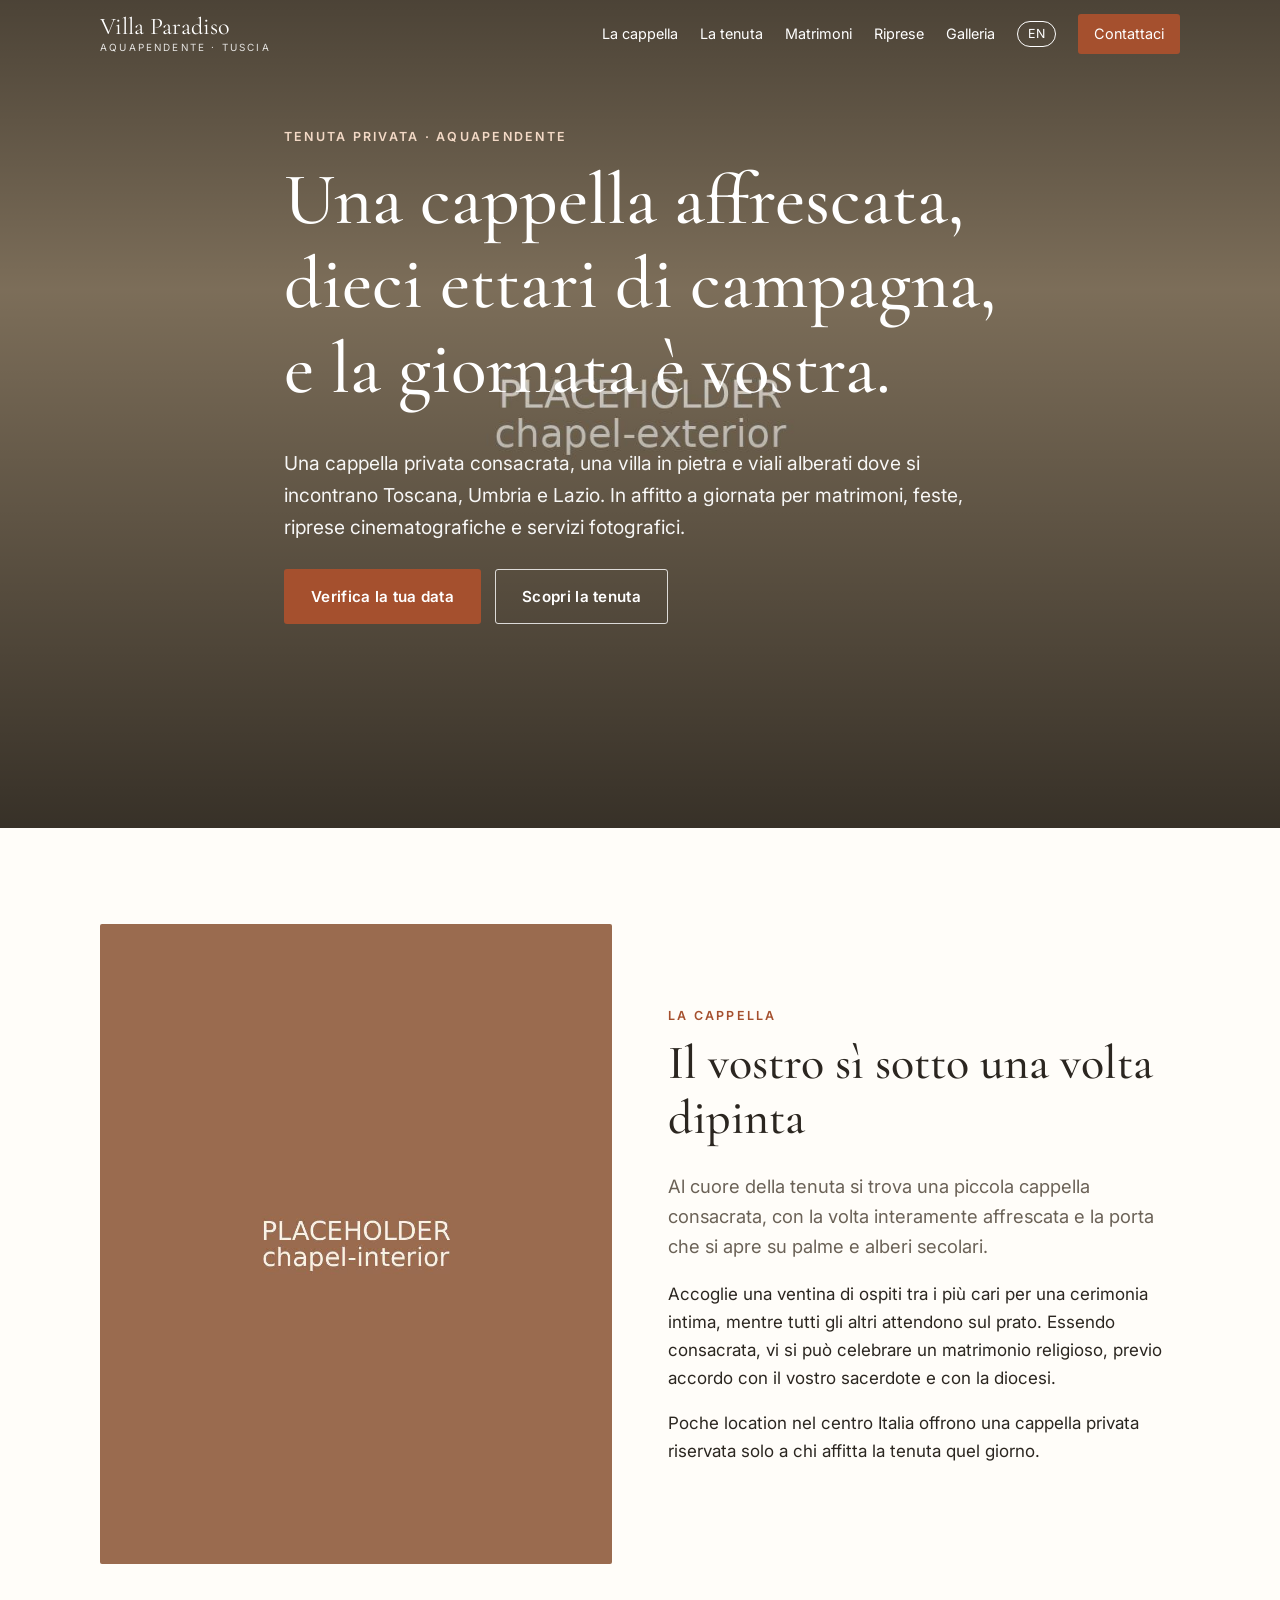
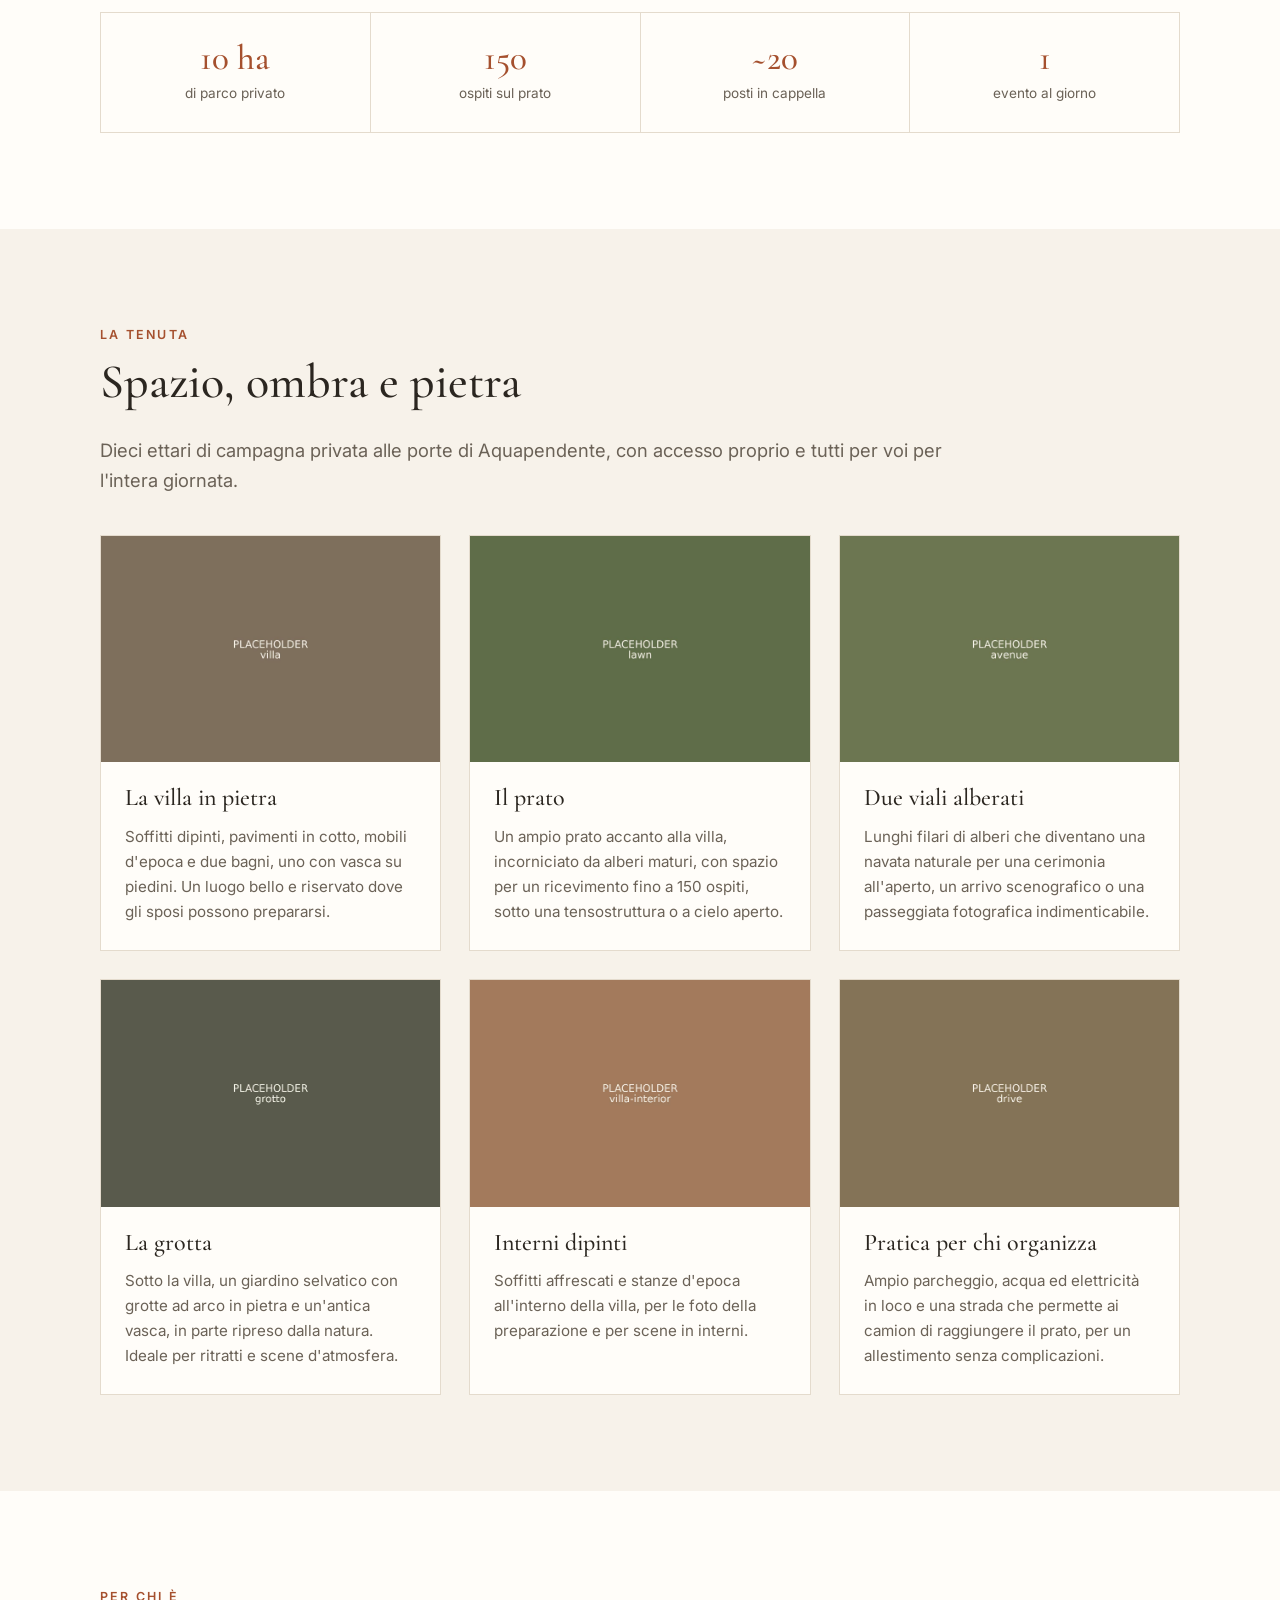
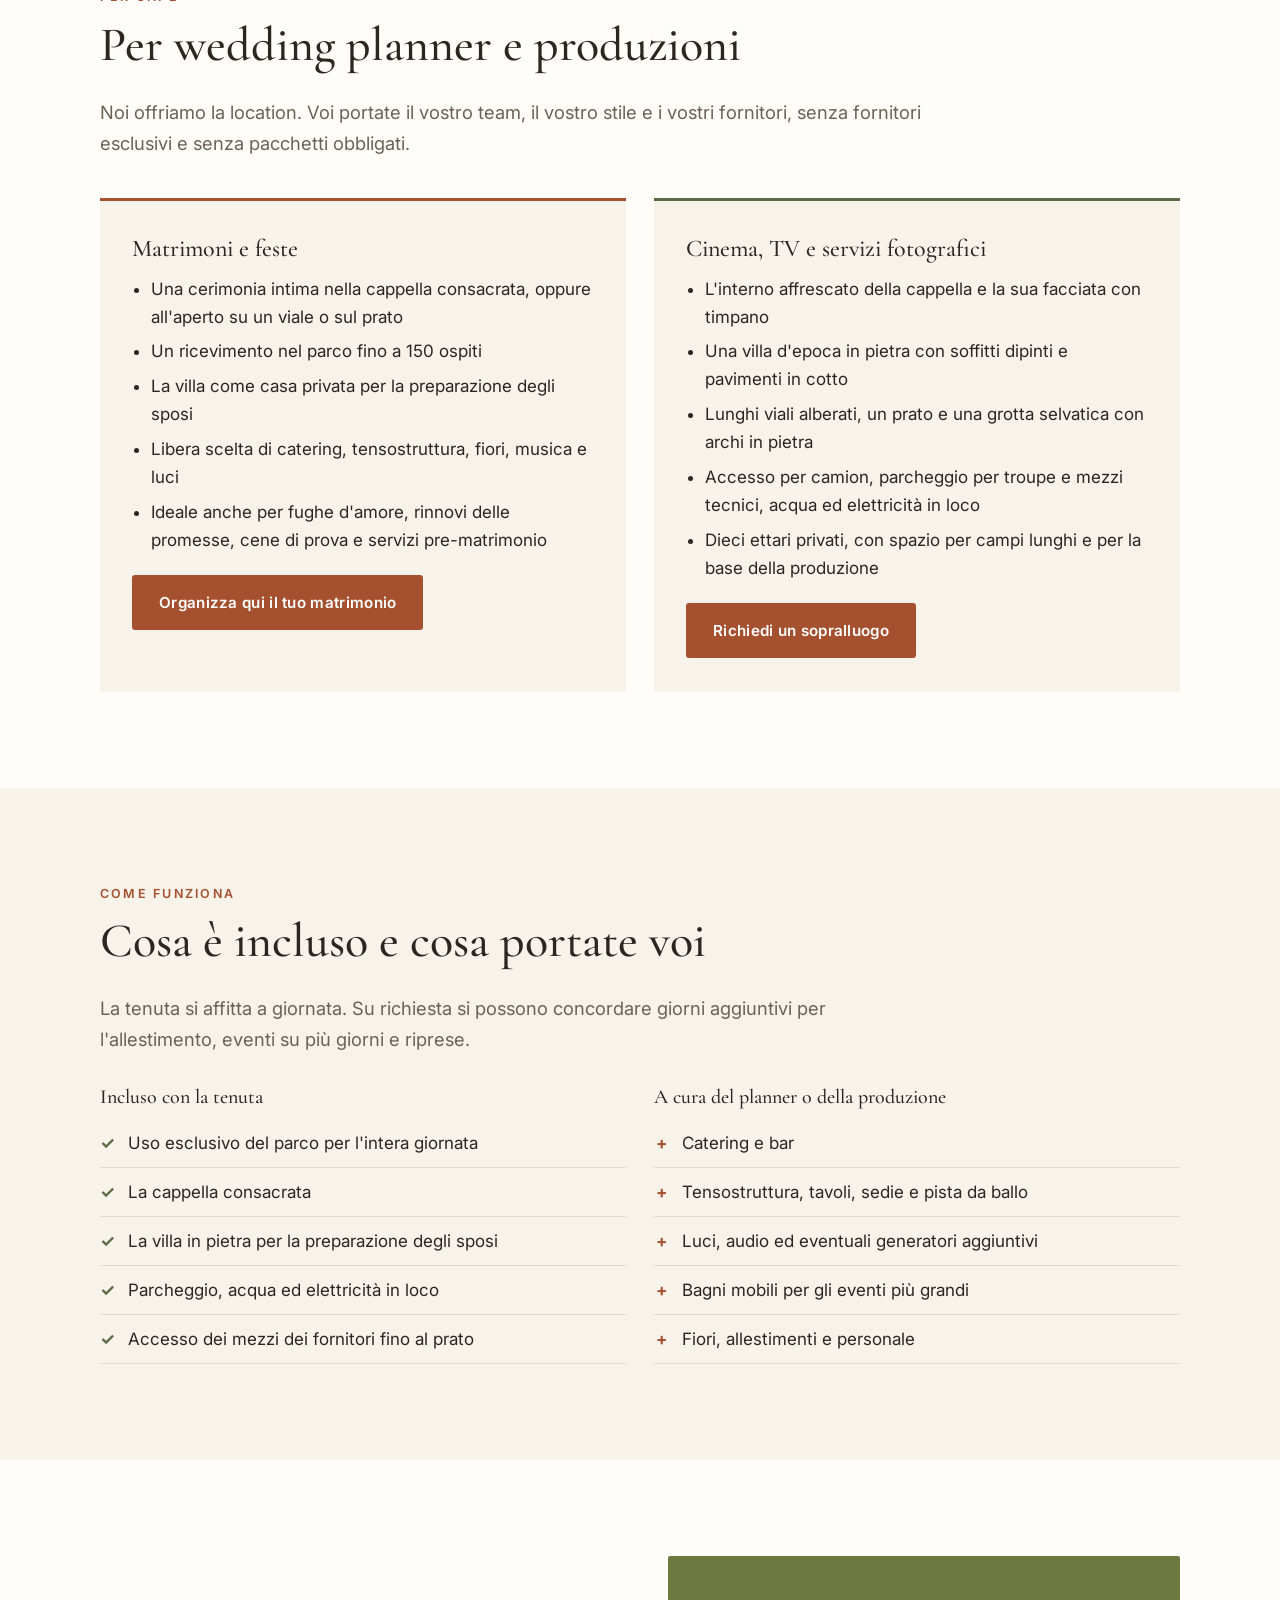
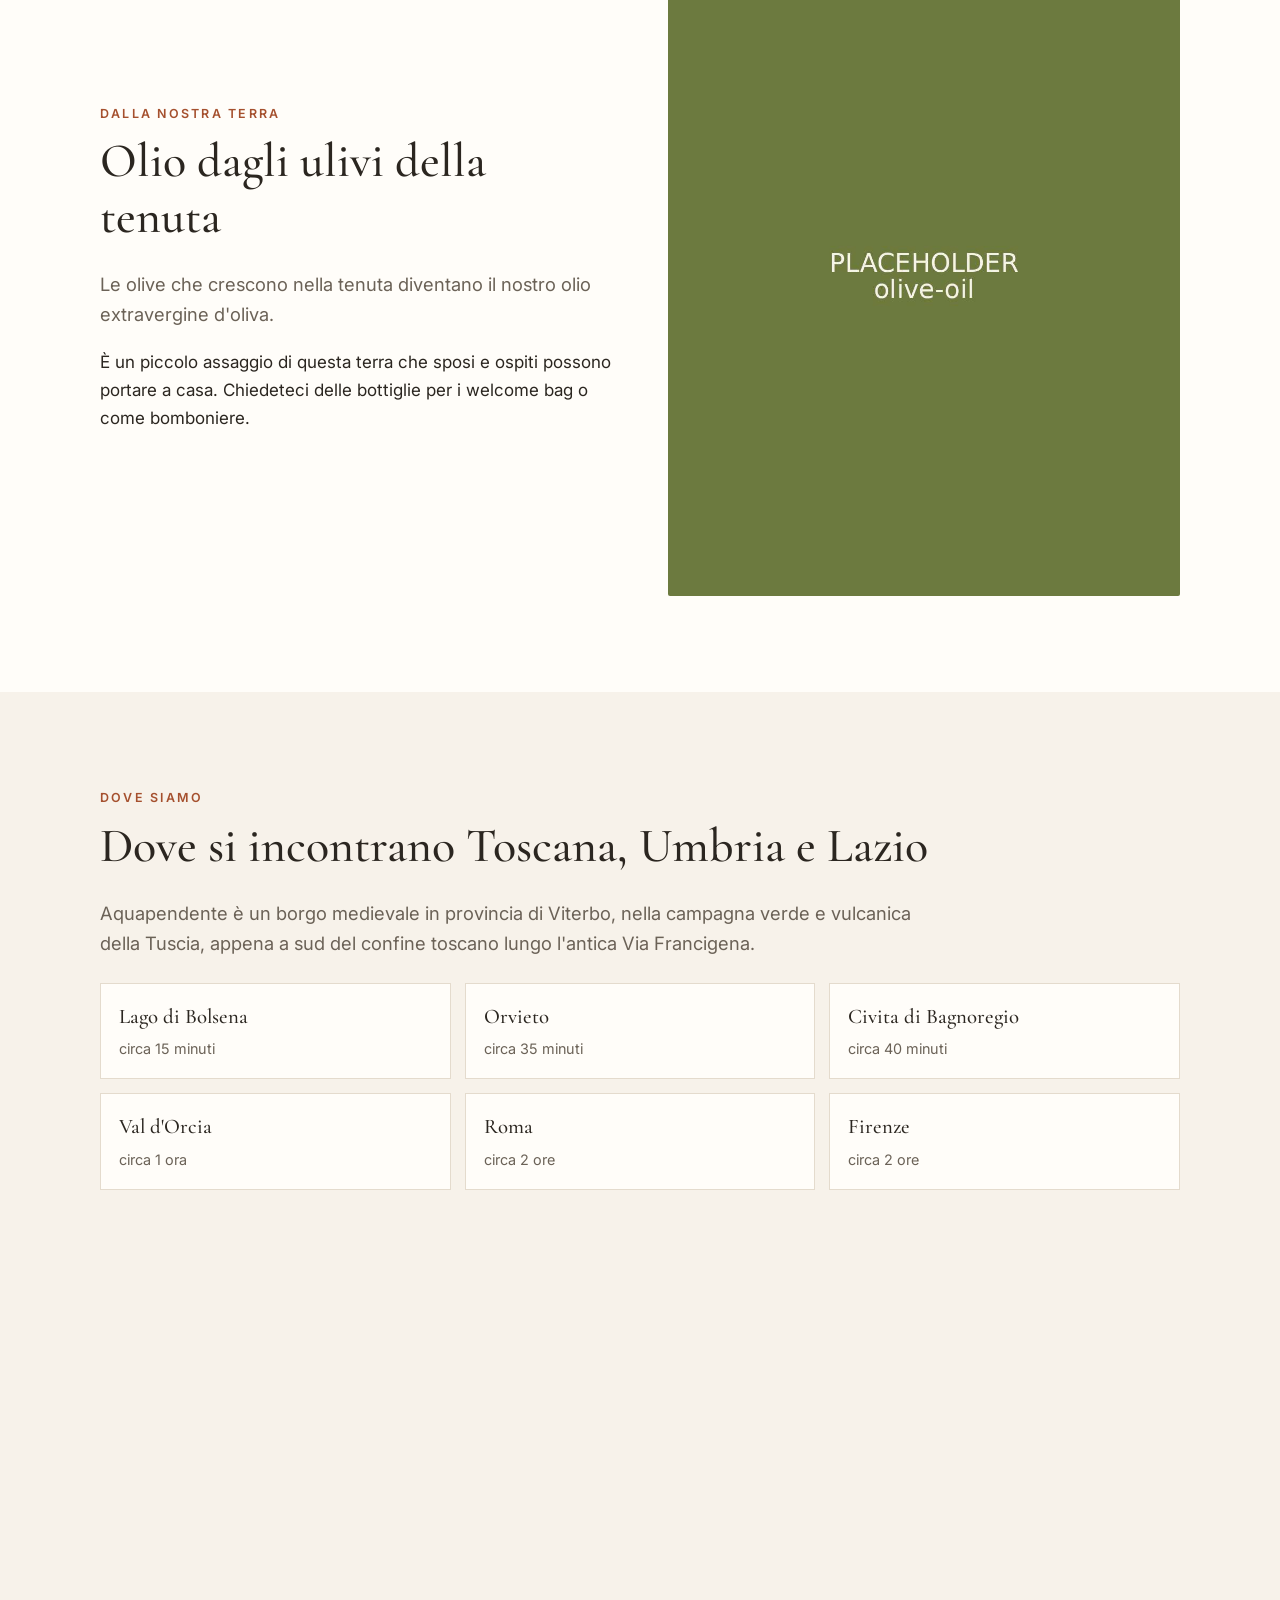
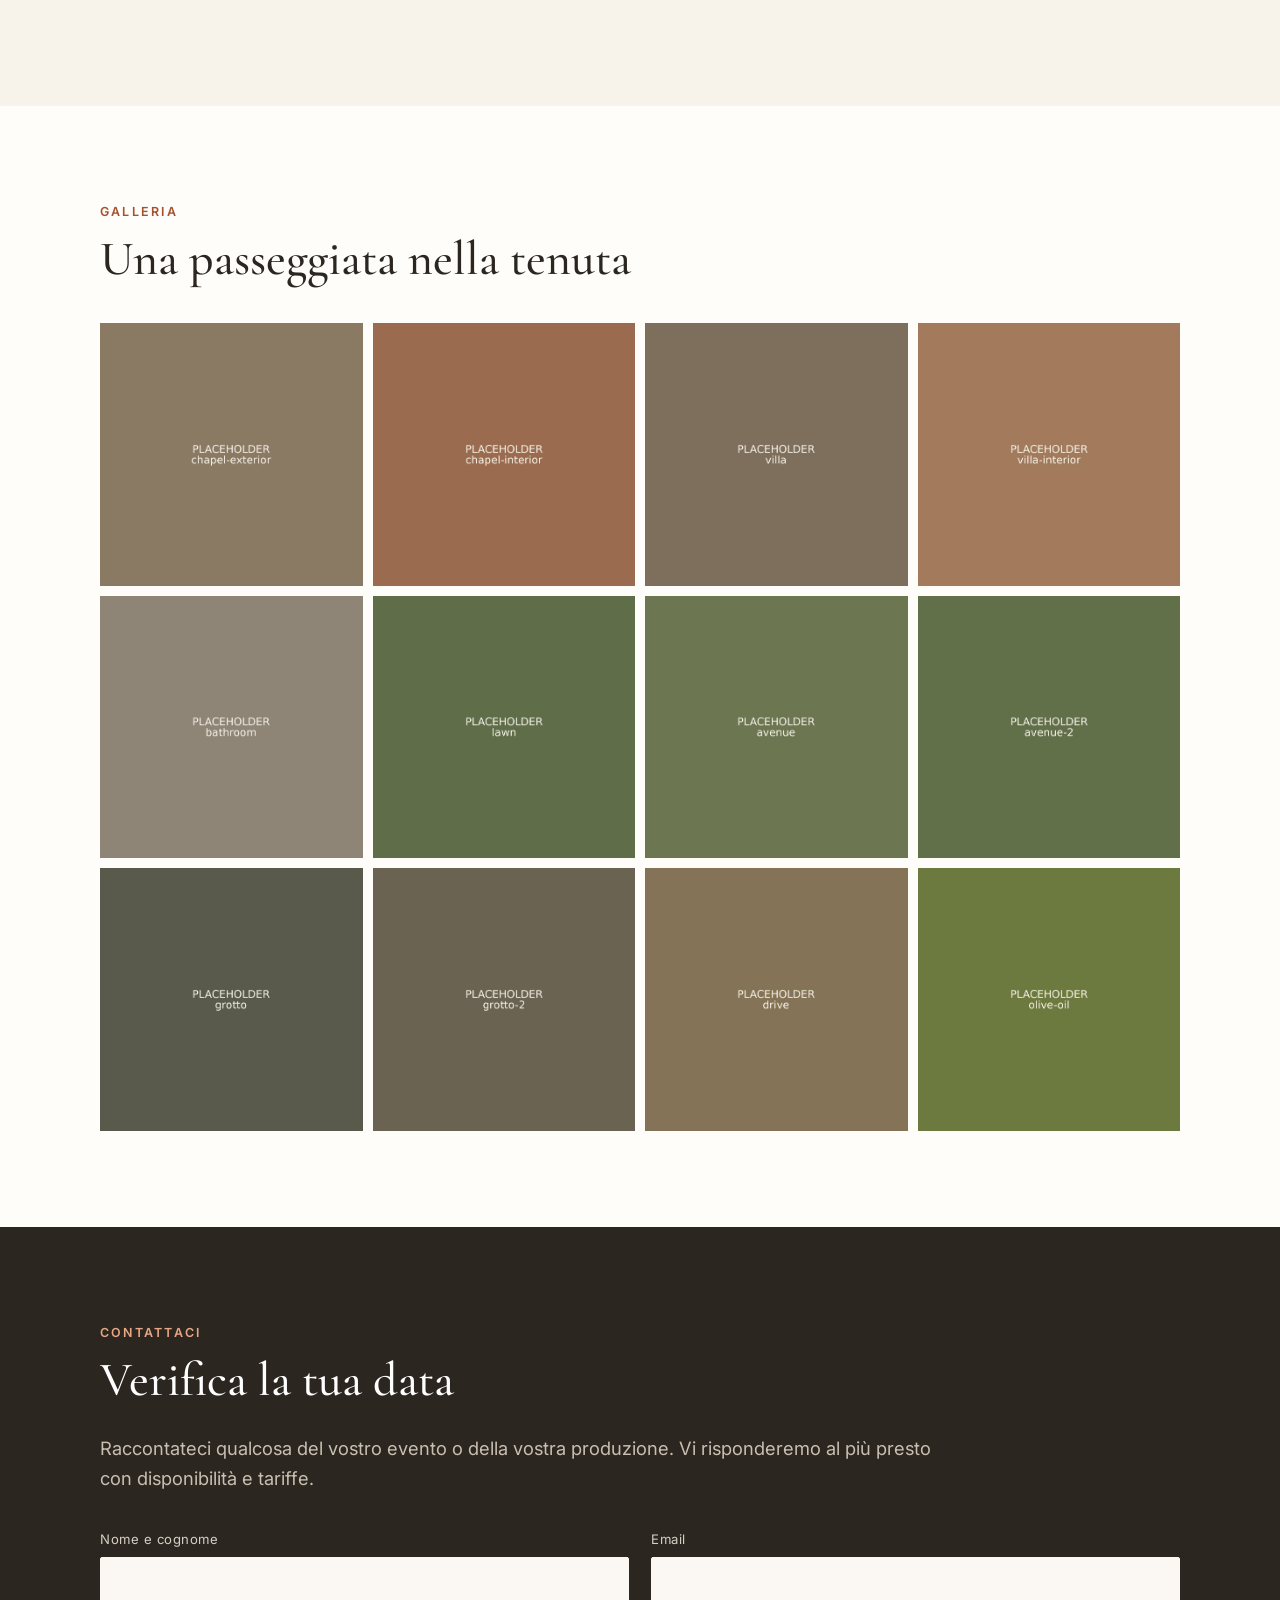
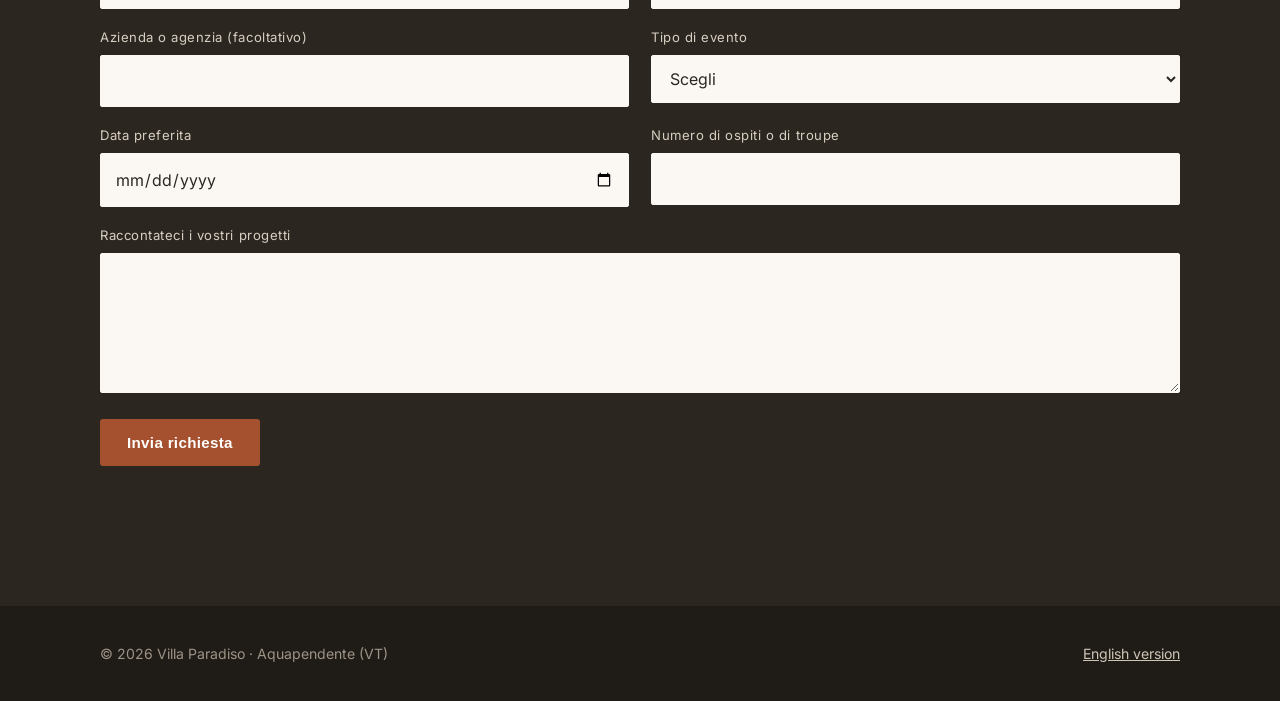
==== it/index.html @ f2d4ae6d "Build bilingual Villa Paradiso site with placeholder photos English and Italian one-page site for Gi" ====
<!doctype html>
<html lang="it">
<head>
  <meta charset="utf-8">
  <meta name="viewport" content="width=device-width, initial-scale=1">
  <title>Villa Paradiso · Cappella privata e tenuta per matrimoni e riprese nella Tuscia</title>
  <meta name="description" content="Una cappella privata consacrata e affrescata, una villa in pietra e 10 ettari di parco vicino ad Aquapendente, tra Toscana, Umbria e Lazio. Per matrimoni fino a 150 ospiti e per riprese cinematografiche e servizi fotografici.">
  <link rel="canonical" href="https://villaparadisotuscia.it/it/">
  <link rel="alternate" hreflang="en" href="https://villaparadisotuscia.it/">
  <link rel="alternate" hreflang="it" href="https://villaparadisotuscia.it/it/">
  <link rel="alternate" hreflang="x-default" href="https://villaparadisotuscia.it/">
  <meta property="og:title" content="Villa Paradiso · Tuscia">
  <meta property="og:description" content="Cappella privata affrescata e tenuta di 10 ettari per matrimoni e riprese, vicino ad Aquapendente.">
  <meta property="og:image" content="https://villaparadisotuscia.it/assets/img/chapel-exterior.jpg">
  <meta property="og:type" content="website">
  <link rel="icon" href="../assets/img/favicon.svg" type="image/svg+xml">
  <link rel="preconnect" href="https://fonts.googleapis.com">
  <link rel="preconnect" href="https://fonts.gstatic.com" crossorigin>
  <link href="https://fonts.googleapis.com/css2?family=Cormorant+Garamond:ital,wght@0,400;0,500;1,400&family=Inter:wght@400;500;600&display=swap" rel="stylesheet">
  <link rel="stylesheet" href="../assets/css/style.css">
</head>
<body>

<header class="site-header">
  <div class="wrap">
    <a class="brand" href="#top">Villa Paradiso<small>Aquapendente · Tuscia</small></a>
    <button class="menu-toggle" aria-label="Menu" aria-expanded="false">☰</button>
    <nav class="nav">
      <a href="#chapel">La cappella</a>
      <a href="#estate">La tenuta</a>
      <a href="#weddings">Matrimoni</a>
      <a href="#filming">Riprese</a>
      <a href="#gallery">Galleria</a>
      <a class="lang" href="../" hreflang="en" lang="en">EN</a>
      <a class="btn-small" href="#enquire">Contattaci</a>
    </nav>
  </div>
</header>

<main id="top">

<section class="hero" style="background-image:url('../assets/img/chapel-exterior.jpg')">
  <div class="wrap">
    <div class="eyebrow">Tenuta privata · Aquapendente</div>
    <h1>Una cappella affrescata,<br>dieci ettari di campagna,<br>e la giornata è vostra.</h1>
    <p>Una cappella privata consacrata, una villa in pietra e viali alberati dove si incontrano Toscana, Umbria e Lazio. In affitto a giornata per matrimoni, feste, riprese cinematografiche e servizi fotografici.</p>
    <div class="hero-actions">
      <a class="btn btn-primary" href="#enquire">Verifica la tua data</a>
      <a class="btn btn-ghost" href="#gallery">Scopri la tenuta</a>
    </div>
  </div>
</section>

<section id="chapel" class="alt">
  <div class="wrap split">
    <div class="split-media"><img src="../assets/img/chapel-interior.jpg" alt="Volta affrescata e altare all'interno della cappella privata" loading="lazy"></div>
    <div>
      <div class="eyebrow">La cappella</div>
      <h2>Il vostro sì sotto una volta dipinta</h2>
      <p class="lead">Al cuore della tenuta si trova una piccola cappella consacrata, con la volta interamente affrescata e la porta che si apre su palme e alberi secolari.</p>
      <p>Accoglie una ventina di ospiti tra i più cari per una cerimonia intima, mentre tutti gli altri attendono sul prato. Essendo consacrata, vi si può celebrare un matrimonio religioso, previo accordo con il vostro sacerdote e con la diocesi.</p>
      <p>Poche location nel centro Italia offrono una cappella privata riservata solo a chi affitta la tenuta quel giorno.</p>
    </div>
  </div>
  <div class="wrap">
    <div class="facts">
      <div class="fact"><strong>10 ha</strong><span>di parco privato</span></div>
      <div class="fact"><strong>150</strong><span>ospiti sul prato</span></div>
      <div class="fact"><strong>~20</strong><span>posti in cappella</span></div>
      <div class="fact"><strong>1</strong><span>evento al giorno</span></div>
    </div>
  </div>
</section>

<section id="estate">
  <div class="wrap">
    <div class="eyebrow">La tenuta</div>
    <h2>Spazio, ombra e pietra</h2>
    <p class="lead">Dieci ettari di campagna privata alle porte di Aquapendente, con accesso proprio e tutti per voi per l'intera giornata.</p>
    <div class="cards">
      <article class="card">
        <img src="../assets/img/villa.jpg" alt="Villa in pietra su tre piani con persiane verdi" loading="lazy">
        <div class="card-body">
          <h3>La villa in pietra</h3>
          <p>Soffitti dipinti, pavimenti in cotto, mobili d'epoca e due bagni, uno con vasca su piedini. Un luogo bello e riservato dove gli sposi possono prepararsi.</p>
        </div>
      </article>
      <article class="card">
        <img src="../assets/img/lawn.jpg" alt="Prato accanto alla villa all'ombra di grandi alberi" loading="lazy">
        <div class="card-body">
          <h3>Il prato</h3>
          <p>Un ampio prato accanto alla villa, incorniciato da alberi maturi, con spazio per un ricevimento fino a 150 ospiti, sotto una tensostruttura o a cielo aperto.</p>
        </div>
      </article>
      <article class="card">
        <img src="../assets/img/avenue.jpg" alt="Lungo viale fiancheggiato da alberi" loading="lazy">
        <div class="card-body">
          <h3>Due viali alberati</h3>
          <p>Lunghi filari di alberi che diventano una navata naturale per una cerimonia all'aperto, un arrivo scenografico o una passeggiata fotografica indimenticabile.</p>
        </div>
      </article>
      <article class="card">
        <img src="../assets/img/grotto.jpg" alt="Grotta del giardino con archi in pietra sotto la villa" loading="lazy">
        <div class="card-body">
          <h3>La grotta</h3>
          <p>Sotto la villa, un giardino selvatico con grotte ad arco in pietra e un'antica vasca, in parte ripreso dalla natura. Ideale per ritratti e scene d'atmosfera.</p>
        </div>
      </article>
      <article class="card">
        <img src="../assets/img/villa-interior.jpg" alt="Soffitto affrescato all'interno della villa" loading="lazy">
        <div class="card-body">
          <h3>Interni dipinti</h3>
          <p>Soffitti affrescati e stanze d'epoca all'interno della villa, per le foto della preparazione e per scene in interni.</p>
        </div>
      </article>
      <article class="card">
        <img src="../assets/img/drive.jpg" alt="Strada sterrata che attraversa la tenuta" loading="lazy">
        <div class="card-body">
          <h3>Pratica per chi organizza</h3>
          <p>Ampio parcheggio, acqua ed elettricità in loco e una strada che permette ai camion di raggiungere il prato, per un allestimento senza complicazioni.</p>
        </div>
      </article>
    </div>
  </div>
</section>

<section id="weddings" class="alt">
  <div class="wrap">
    <div class="eyebrow">Per chi è</div>
    <h2>Per wedding planner e produzioni</h2>
    <p class="lead">Noi offriamo la location. Voi portate il vostro team, il vostro stile e i vostri fornitori, senza fornitori esclusivi e senza pacchetti obbligati.</p>
    <div class="audience">
      <div class="audience-panel">
        <h3>Matrimoni e feste</h3>
        <ul>
          <li>Una cerimonia intima nella cappella consacrata, oppure all'aperto su un viale o sul prato</li>
          <li>Un ricevimento nel parco fino a 150 ospiti</li>
          <li>La villa come casa privata per la preparazione degli sposi</li>
          <li>Libera scelta di catering, tensostruttura, fiori, musica e luci</li>
          <li>Ideale anche per fughe d'amore, rinnovi delle promesse, cene di prova e servizi pre-matrimonio</li>
        </ul>
        <a class="btn btn-primary" href="#enquire">Organizza qui il tuo matrimonio</a>
      </div>
      <div class="audience-panel film" id="filming">
        <h3>Cinema, TV e servizi fotografici</h3>
        <ul>
          <li>L'interno affrescato della cappella e la sua facciata con timpano</li>
          <li>Una villa d'epoca in pietra con soffitti dipinti e pavimenti in cotto</li>
          <li>Lunghi viali alberati, un prato e una grotta selvatica con archi in pietra</li>
          <li>Accesso per camion, parcheggio per troupe e mezzi tecnici, acqua ed elettricità in loco</li>
          <li>Dieci ettari privati, con spazio per campi lunghi e per la base della produzione</li>
        </ul>
        <a class="btn btn-primary" href="#enquire">Richiedi un sopralluogo</a>
      </div>
    </div>
  </div>
</section>

<section id="included">
  <div class="wrap">
    <div class="eyebrow">Come funziona</div>
    <h2>Cosa è incluso e cosa portate voi</h2>
    <p class="lead">La tenuta si affitta a giornata. Su richiesta si possono concordare giorni aggiuntivi per l'allestimento, eventi su più giorni e riprese.</p>
    <div class="included">
      <div>
        <h3>Incluso con la tenuta</h3>
        <ul class="yes">
          <li>Uso esclusivo del parco per l'intera giornata</li>
          <li>La cappella consacrata</li>
          <li>La villa in pietra per la preparazione degli sposi</li>
          <li>Parcheggio, acqua ed elettricità in loco</li>
          <li>Accesso dei mezzi dei fornitori fino al prato</li>
        </ul>
      </div>
      <div>
        <h3>A cura del planner o della produzione</h3>
        <ul class="bring">
          <li>Catering e bar</li>
          <li>Tensostruttura, tavoli, sedie e pista da ballo</li>
          <li>Luci, audio ed eventuali generatori aggiuntivi</li>
          <li>Bagni mobili per gli eventi più grandi</li>
          <li>Fiori, allestimenti e personale</li>
        </ul>
      </div>
    </div>
  </div>
</section>

<section id="olive-oil" class="alt">
  <div class="wrap split reverse">
    <div class="split-media"><img src="../assets/img/olive-oil.jpg" alt="Bottiglia di olio extravergine d'oliva prodotto con le olive della tenuta" loading="lazy"></div>
    <div>
      <div class="eyebrow">Dalla nostra terra</div>
      <h2>Olio dagli ulivi della tenuta</h2>
      <p class="lead">Le olive che crescono nella tenuta diventano il nostro olio extravergine d'oliva.</p>
      <p>È un piccolo assaggio di questa terra che sposi e ospiti possono portare a casa. Chiedeteci delle bottiglie per i welcome bag o come bomboniere.</p>
    </div>
  </div>
</section>

<section id="location">
  <div class="wrap">
    <div class="eyebrow">Dove siamo</div>
    <h2>Dove si incontrano Toscana, Umbria e Lazio</h2>
    <p class="lead">Aquapendente è un borgo medievale in provincia di Viterbo, nella campagna verde e vulcanica della Tuscia, appena a sud del confine toscano lungo l'antica Via Francigena.</p>
    <ul class="distances">
      <li><strong>Lago di Bolsena</strong><span>circa 15 minuti</span></li>
      <li><strong>Orvieto</strong><span>circa 35 minuti</span></li>
      <li><strong>Civita di Bagnoregio</strong><span>circa 40 minuti</span></li>
      <li><strong>Val d'Orcia</strong><span>circa 1 ora</span></li>
      <li><strong>Roma</strong><span>circa 2 ore</span></li>
      <li><strong>Firenze</strong><span>circa 2 ore</span></li>
    </ul>
    <iframe class="map-frame" title="Mappa di Aquapendente" loading="lazy" src="https://maps.google.com/maps?q=Aquapendente%20VT%2C%20Italia&amp;z=9&amp;hl=it&amp;output=embed"></iframe>
  </div>
</section>

<section id="gallery" class="alt">
  <div class="wrap">
    <div class="eyebrow">Galleria</div>
    <h2>Una passeggiata nella tenuta</h2>
    <div class="gallery">
      <button><img src="../assets/img/chapel-exterior.jpg" alt="La facciata della cappella tra le palme" loading="lazy"></button>
      <button><img src="../assets/img/chapel-interior.jpg" alt="L'interno affrescato della cappella" loading="lazy"></button>
      <button><img src="../assets/img/villa.jpg" alt="La villa in pietra" loading="lazy"></button>
      <button><img src="../assets/img/villa-interior.jpg" alt="Soffitto dipinto nella villa" loading="lazy"></button>
      <button><img src="../assets/img/bathroom.jpg" alt="Bagno con vasca su piedini" loading="lazy"></button>
      <button><img src="../assets/img/lawn.jpg" alt="Il prato e gli alberi secolari" loading="lazy"></button>
      <button><img src="../assets/img/avenue.jpg" alt="Viale alberato" loading="lazy"></button>
      <button><img src="../assets/img/avenue-2.jpg" alt="Il secondo viale" loading="lazy"></button>
      <button><img src="../assets/img/grotto.jpg" alt="Gli archi in pietra della grotta" loading="lazy"></button>
      <button><img src="../assets/img/grotto-2.jpg" alt="Vasca in pietra nel giardino della grotta" loading="lazy"></button>
      <button><img src="../assets/img/drive.jpg" alt="La strada che attraversa la tenuta" loading="lazy"></button>
      <button><img src="../assets/img/olive-oil.jpg" alt="L'olio della tenuta" loading="lazy"></button>
    </div>
  </div>
</section>

<section id="enquire" class="enquire">
  <div class="wrap">
    <div class="eyebrow">Contattaci</div>
    <h2>Verifica la tua data</h2>
    <p class="lead">Raccontateci qualcosa del vostro evento o della vostra produzione. Vi risponderemo al più presto con disponibilità e tariffe.</p>
    <form class="enquiry" action="https://formspree.io/f/YOUR_FORM_ID" method="POST"
      data-msg-sending="Invio in corso…"
      data-msg-ok="Grazie. La vostra richiesta è stata inviata e vi contatteremo presto."
      data-msg-err="Spiacenti, qualcosa è andato storto. Riprovate tra un momento."
      data-msg-setup="Il modulo di contatto non è ancora attivo.">
      <input type="hidden" name="_subject" value="Nuova richiesta da villaparadisotuscia.it (IT)">
      <input type="text" name="_gotcha" class="hp" tabindex="-1" autocomplete="off" aria-hidden="true">
      <div>
        <label for="name">Nome e cognome</label>
        <input id="name" name="name" required autocomplete="name">
      </div>
      <div>
        <label for="email">Email</label>
        <input id="email" name="email" type="email" required autocomplete="email">
      </div>
      <div>
        <label for="company">Azienda o agenzia (facoltativo)</label>
        <input id="company" name="company" autocomplete="organization">
      </div>
      <div>
        <label for="type">Tipo di evento</label>
        <select id="type" name="type" required>
          <option value="">Scegli</option>
          <option>Matrimonio</option>
          <option>Fuga d'amore o rinnovo delle promesse</option>
          <option>Festa privata</option>
          <option>Produzione cinematografica o TV</option>
          <option>Servizio fotografico</option>
          <option>Altro</option>
        </select>
      </div>
      <div>
        <label for="date">Data preferita</label>
        <input id="date" name="date" type="date">
      </div>
      <div>
        <label for="guests">Numero di ospiti o di troupe</label>
        <input id="guests" name="guests" type="number" min="1" max="500">
      </div>
      <div class="full">
        <label for="message">Raccontateci i vostri progetti</label>
        <textarea id="message" name="message" required></textarea>
      </div>
      <div class="full">
        <button class="btn btn-primary" type="submit">Invia richiesta</button>
      </div>
      <p class="form-status" role="status"></p>
    </form>
  </div>
</section>

</main>

<footer>
  <div class="wrap">
    <span>© <span id="year">2026</span> Villa Paradiso · Aquapendente (VT)</span>
    <span><a href="../" hreflang="en" lang="en">English version</a></span>
  </div>
</footer>

<div class="lightbox" role="dialog" aria-modal="true" aria-label="Visualizzatore foto">
  <button class="lb-close" aria-label="Chiudi">×</button>
  <button class="lb-prev" aria-label="Foto precedente">‹</button>
  <img alt="">
  <button class="lb-next" aria-label="Foto successiva">›</button>
</div>

<script src="../assets/js/main.js"></script>
</body>
</html>
---- assets/css/style.css ----
:root {
  --cream: #f7f2ea;
  --paper: #fffdf9;
  --ink: #2b2620;
  --muted: #6b6257;
  --terracotta: #a5502e;
  --terracotta-dark: #86401f;
  --olive: #5d6b45;
  --line: #e4dbcd;
  --serif: "Cormorant Garamond", Georgia, "Times New Roman", serif;
  --sans: "Inter", system-ui, -apple-system, "Segoe UI", Roboto, sans-serif;
  --max: 1120px;
}

* { box-sizing: border-box; }
html { scroll-behavior: smooth; }
body {
  margin: 0;
  background: var(--cream);
  color: var(--ink);
  font-family: var(--sans);
  font-size: 17px;
  line-height: 1.65;
}
img { max-width: 100%; display: block; }
a { color: var(--terracotta); }
h1, h2, h3 { font-family: var(--serif); font-weight: 500; line-height: 1.15; margin: 0 0 .5em; }
h1 { font-size: clamp(2.6rem, 6vw, 4.6rem); }
h2 { font-size: clamp(2rem, 4vw, 3rem); }
h3 { font-size: 1.5rem; }
p { margin: 0 0 1em; }

.wrap { max-width: var(--max); margin: 0 auto; padding: 0 20px; }
.eyebrow {
  font-size: .78rem; letter-spacing: .18em; text-transform: uppercase;
  color: var(--terracotta); font-weight: 600; margin-bottom: .8em;
}
.lead { font-size: 1.15rem; color: var(--muted); max-width: 46em; }

/* Header */
.site-header {
  position: fixed; inset: 0 0 auto 0; z-index: 50;
  transition: background .25s, box-shadow .25s;
}
.site-header.scrolled { background: rgba(255, 253, 249, .96); box-shadow: 0 1px 0 var(--line); }
.site-header .wrap { display: flex; align-items: center; justify-content: space-between; height: 68px; }
.brand { font-family: var(--serif); font-size: 1.5rem; color: #fff; text-decoration: none; line-height: 1; }
.brand small { display: block; font-family: var(--sans); font-size: .62rem; letter-spacing: .22em; text-transform: uppercase; opacity: .85; margin-top: 4px; }
.site-header.scrolled .brand, .site-header.scrolled .nav a { color: var(--ink); }
.nav { display: flex; gap: 22px; align-items: center; }
.nav a { color: #fff; text-decoration: none; font-size: .9rem; }
.nav a:hover { text-decoration: underline; }
.nav .lang { border: 1px solid currentColor; padding: 2px 10px; border-radius: 99px; font-size: .78rem; }
.nav .btn-small { background: var(--terracotta); color: #fff !important; padding: 8px 16px; border-radius: 3px; }
.menu-toggle { display: none; background: none; border: 0; color: #fff; font-size: 1.6rem; cursor: pointer; }
.site-header.scrolled .menu-toggle { color: var(--ink); }

/* Hero */
.hero {
  position: relative; min-height: 92vh; display: flex; align-items: flex-end;
  color: #fff; background: #3a342c center / cover no-repeat;
}
.hero::before {
  content: ""; position: absolute; inset: 0;
  background: linear-gradient(180deg, rgba(0,0,0,.45) 0%, rgba(0,0,0,.1) 35%, rgba(0,0,0,.6) 100%);
}
.hero .wrap { position: relative; padding-bottom: 12vh; }
.hero .eyebrow { color: #f3d9c6; }
.hero p { font-size: 1.2rem; max-width: 36em; opacity: .95; }
.hero-actions { display: flex; gap: 14px; flex-wrap: wrap; margin-top: 1.5em; }

.btn {
  display: inline-block; padding: 14px 26px; border-radius: 3px; text-decoration: none;
  font-weight: 600; font-size: .95rem; letter-spacing: .02em; border: 1px solid transparent; cursor: pointer;
}
.btn-primary { background: var(--terracotta); color: #fff; }
.btn-primary:hover { background: var(--terracotta-dark); }
.btn-ghost { border-color: rgba(255,255,255,.8); color: #fff; }
.btn-ghost:hover { background: rgba(255,255,255,.12); }

/* Sections */
section { padding: 96px 0; }
section.alt { background: var(--paper); }
.split { display: grid; grid-template-columns: 1fr 1fr; gap: 56px; align-items: center; }
.split.reverse .split-media { order: 2; }
.split-media img { width: 100%; aspect-ratio: 4 / 5; object-fit: cover; border-radius: 2px; }
.facts { display: grid; grid-template-columns: repeat(4, 1fr); gap: 1px; background: var(--line); border: 1px solid var(--line); margin-top: 48px; }
.fact { background: var(--paper); padding: 26px 20px; text-align: center; }
.fact strong { display: block; font-family: var(--serif); font-size: 2.2rem; font-weight: 500; color: var(--terracotta); line-height: 1.1; }
.fact span { font-size: .85rem; color: var(--muted); }

.cards { display: grid; grid-template-columns: repeat(3, 1fr); gap: 28px; margin-top: 40px; }
.card { background: var(--paper); border: 1px solid var(--line); }
section.alt .card { background: var(--cream); }
.card img { width: 100%; aspect-ratio: 3 / 2; object-fit: cover; }
.card-body { padding: 22px 24px 26px; }
.card-body p { color: var(--muted); font-size: .95rem; margin: 0; }

.audience { display: grid; grid-template-columns: 1fr 1fr; gap: 28px; margin-top: 40px; }
.audience-panel { background: var(--cream); border-top: 3px solid var(--terracotta); padding: 34px 32px; }
.audience-panel.film { border-top-color: var(--olive); }
.audience-panel ul { padding-left: 1.1em; margin: 0 0 1.2em; }
.audience-panel li { margin-bottom: .4em; }

.included { display: grid; grid-template-columns: 1fr 1fr; gap: 28px; margin-top: 32px; }
.included h3 { font-size: 1.25rem; }
.included ul { list-style: none; padding: 0; margin: 0; }
.included li { padding: 10px 0 10px 28px; border-bottom: 1px solid var(--line); position: relative; }
.included .yes li::before { content: "✓"; position: absolute; left: 0; color: var(--olive); font-weight: 700; }
.included .bring li::before { content: "+"; position: absolute; left: 2px; color: var(--terracotta); font-weight: 700; }

.distances { list-style: none; padding: 0; margin: 24px 0 0; display: grid; grid-template-columns: repeat(3, 1fr); gap: 14px; }
.distances li { background: var(--paper); border: 1px solid var(--line); padding: 16px 18px; }
.distances strong { display: block; font-family: var(--serif); font-size: 1.3rem; font-weight: 500; }
.distances span { color: var(--muted); font-size: .9rem; }
.map-frame { width: 100%; height: 380px; border: 0; margin-top: 32px; filter: saturate(.85); }

/* Gallery */
.gallery { display: grid; grid-template-columns: repeat(4, 1fr); gap: 10px; margin-top: 36px; }
.gallery button { padding: 0; border: 0; background: none; cursor: zoom-in; }
.gallery img { width: 100%; aspect-ratio: 1; object-fit: cover; transition: opacity .2s; }
.gallery button:hover img { opacity: .85; }
.lightbox {
  position: fixed; inset: 0; z-index: 100; background: rgba(20,17,14,.94);
  display: none; align-items: center; justify-content: center; padding: 20px;
}
.lightbox.open { display: flex; }
.lightbox img { max-height: 88vh; max-width: 100%; object-fit: contain; }
.lightbox button { position: absolute; background: none; border: 0; color: #fff; font-size: 2.4rem; cursor: pointer; padding: 10px 16px; }
.lightbox .lb-close { top: 10px; right: 10px; }
.lightbox .lb-prev { left: 6px; top: 50%; transform: translateY(-50%); }
.lightbox .lb-next { right: 6px; top: 50%; transform: translateY(-50%); }

/* Form */
.enquire { background: var(--ink); color: #efe8dd; }
.enquire h2 { color: #fff; }
.enquire .lead { color: #c9bfb1; }
.enquire .eyebrow { color: #e7a785; }
form.enquiry { display: grid; grid-template-columns: 1fr 1fr; gap: 18px 22px; margin-top: 36px; }
form.enquiry .full { grid-column: 1 / -1; }
form.enquiry label { display: block; font-size: .82rem; letter-spacing: .04em; margin-bottom: 6px; color: #d8cfc2; }
form.enquiry input, form.enquiry select, form.enquiry textarea {
  width: 100%; padding: 12px 14px; font: inherit; font-size: 1rem; color: var(--ink);
  background: #fbf8f3; border: 1px solid #fbf8f3; border-radius: 2px;
}
form.enquiry input:focus, form.enquiry select:focus, form.enquiry textarea:focus { outline: 2px solid #e7a785; outline-offset: 1px; }
form.enquiry textarea { min-height: 140px; resize: vertical; }
.hp { position: absolute; left: -9999px; }
.form-status { grid-column: 1 / -1; margin: 0; min-height: 1.5em; }
.form-status.ok { color: #b9d39a; }
.form-status.err { color: #f2a48a; }

footer { background: #1f1b17; color: #9d9386; padding: 36px 0; font-size: .88rem; }
footer .wrap { display: flex; justify-content: space-between; gap: 20px; flex-wrap: wrap; }
footer a { color: #cfc5b7; }

/* Responsive */
@media (max-width: 900px) {
  .split, .audience, .included { grid-template-columns: 1fr; gap: 32px; }
  .split.reverse .split-media { order: 0; }
  .cards { grid-template-columns: 1fr 1fr; }
  .facts { grid-template-columns: 1fr 1fr; }
  .distances { grid-template-columns: 1fr 1fr; }
  .gallery { grid-template-columns: repeat(3, 1fr); }
}
@media (max-width: 760px) {
  .menu-toggle { display: block; }
  .nav {
    display: none; position: absolute; top: 68px; left: 0; right: 0; flex-direction: column;
    background: var(--paper); padding: 20px; gap: 16px; box-shadow: 0 8px 20px rgba(0,0,0,.08);
  }
  .nav.open { display: flex; }
  .nav a { color: var(--ink); }
  .site-header { background: rgba(255, 253, 249, .96); }
  .site-header .brand, .site-header .menu-toggle { color: var(--ink); }
}
@media (max-width: 560px) {
  section { padding: 68px 0; }
  .cards, .distances { grid-template-columns: 1fr; }
  .gallery { grid-template-columns: 1fr 1fr; }
  form.enquiry { grid-template-columns: 1fr; }
  .audience-panel { padding: 26px 22px; }
}
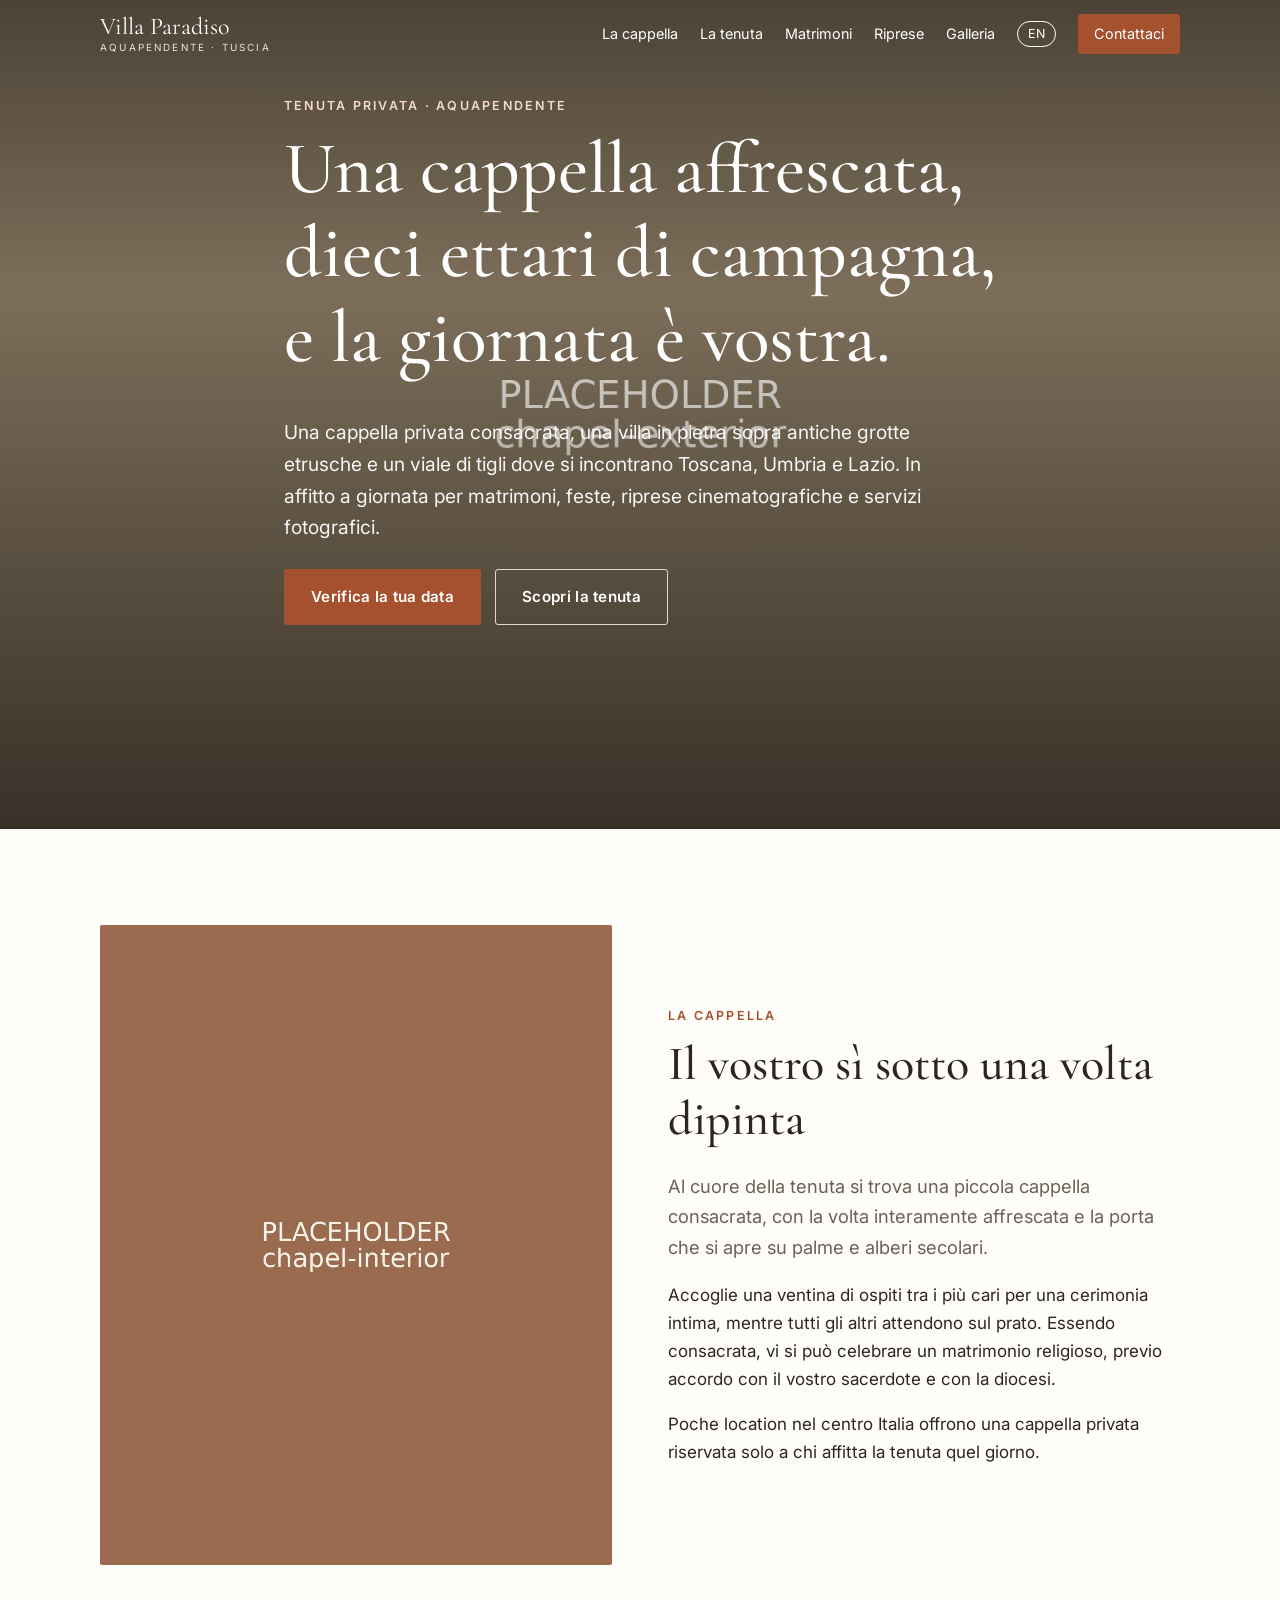
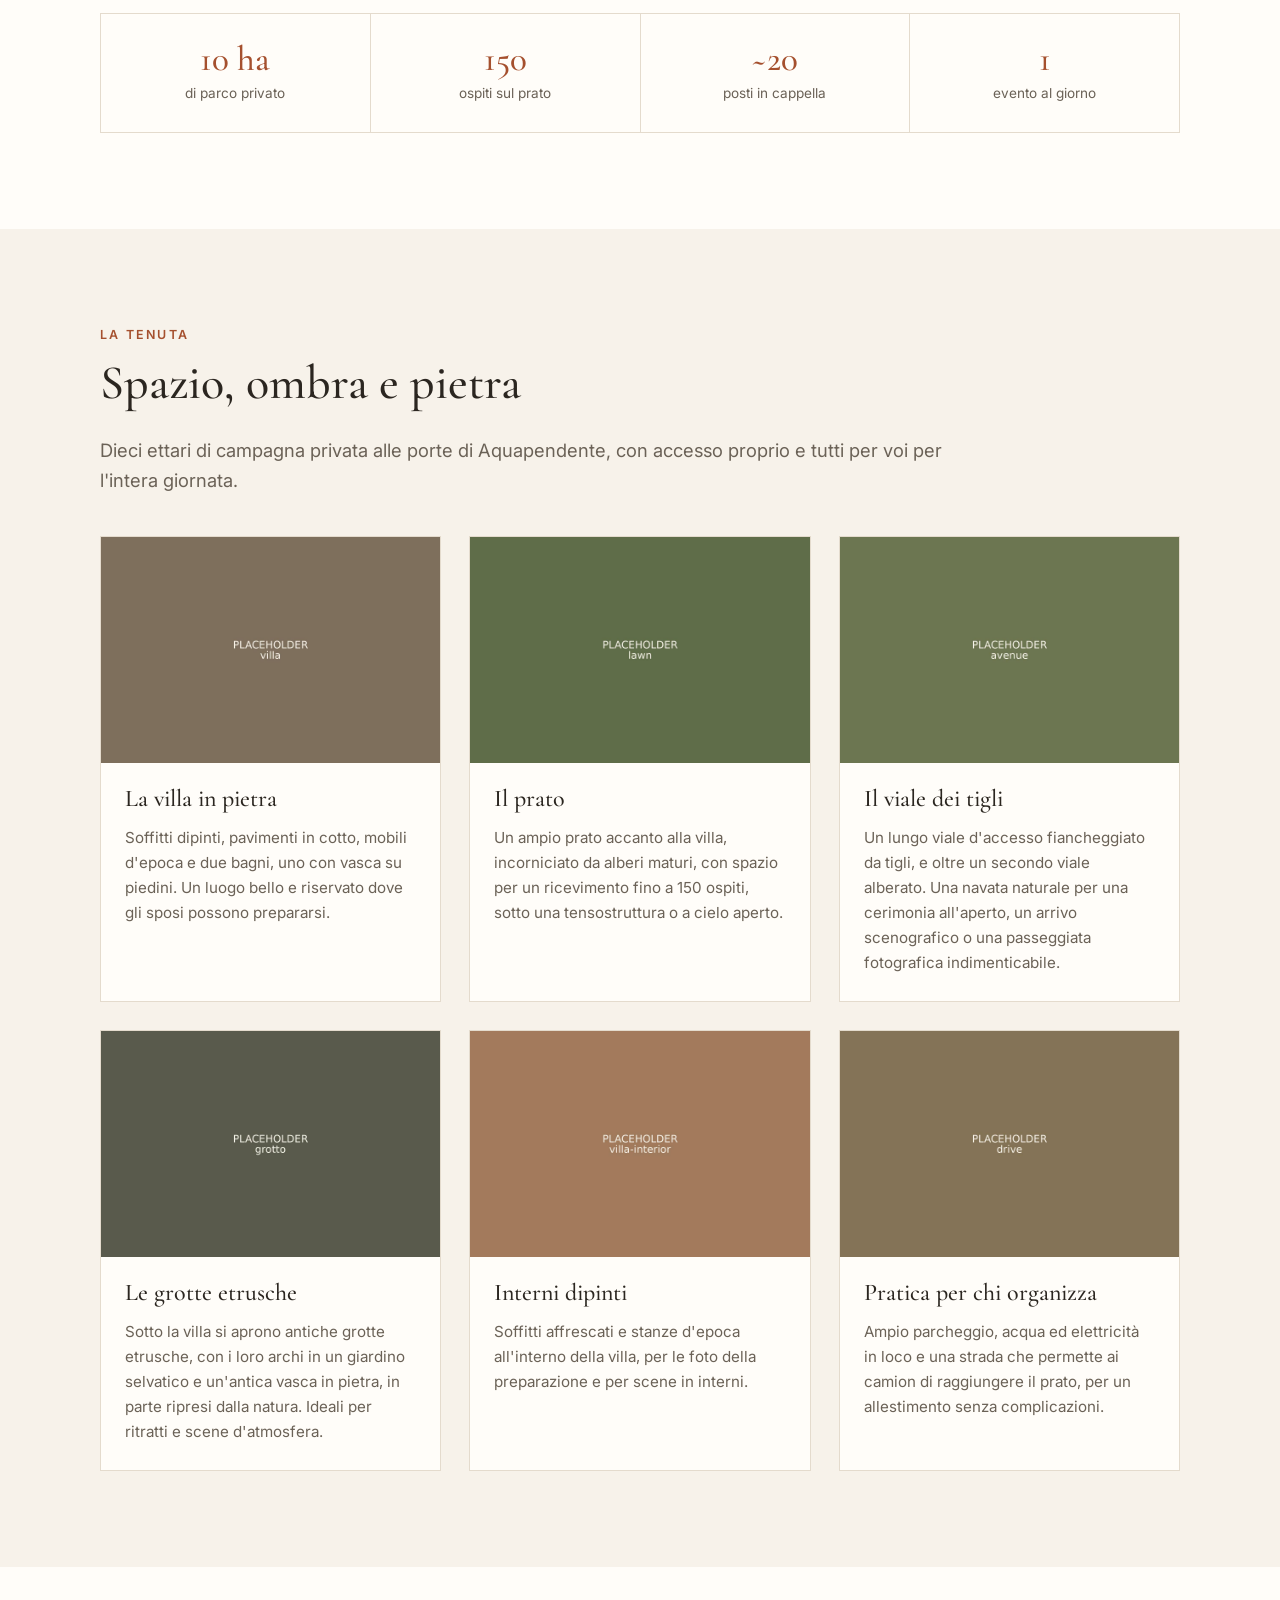
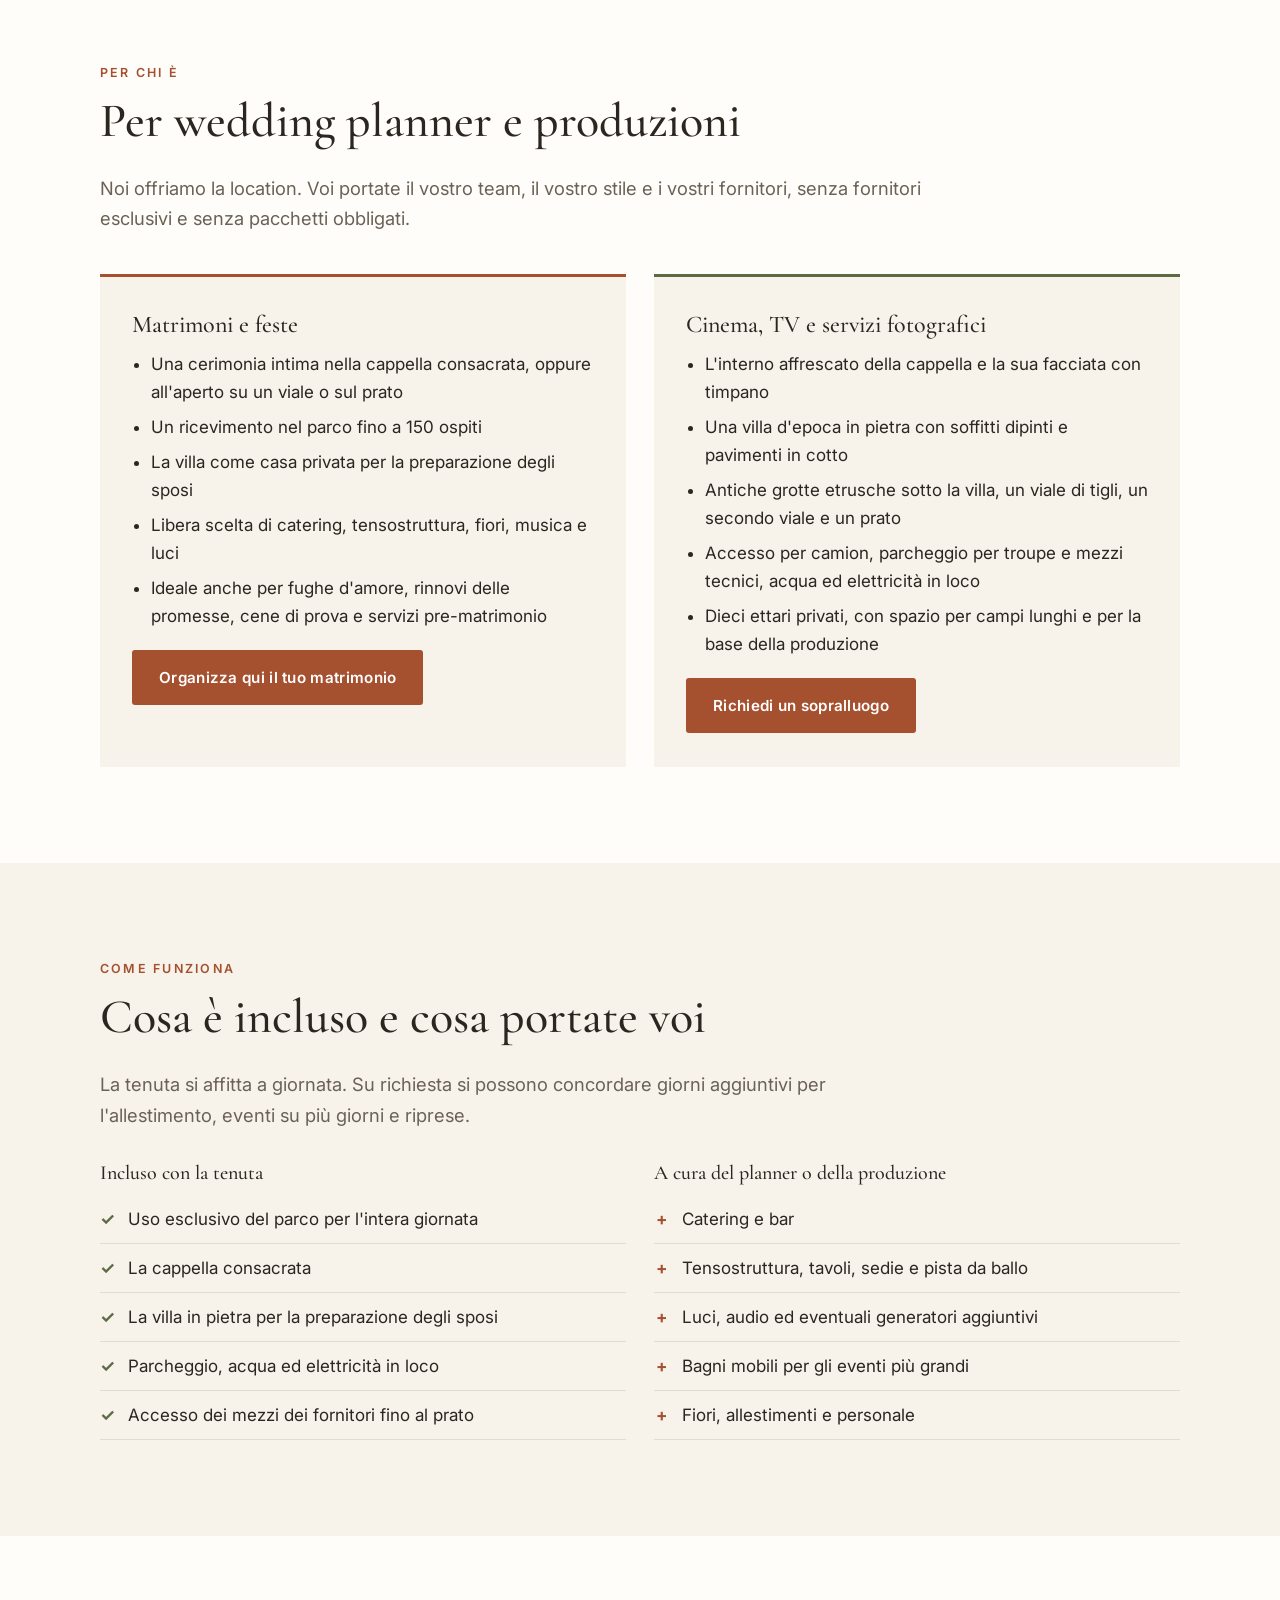
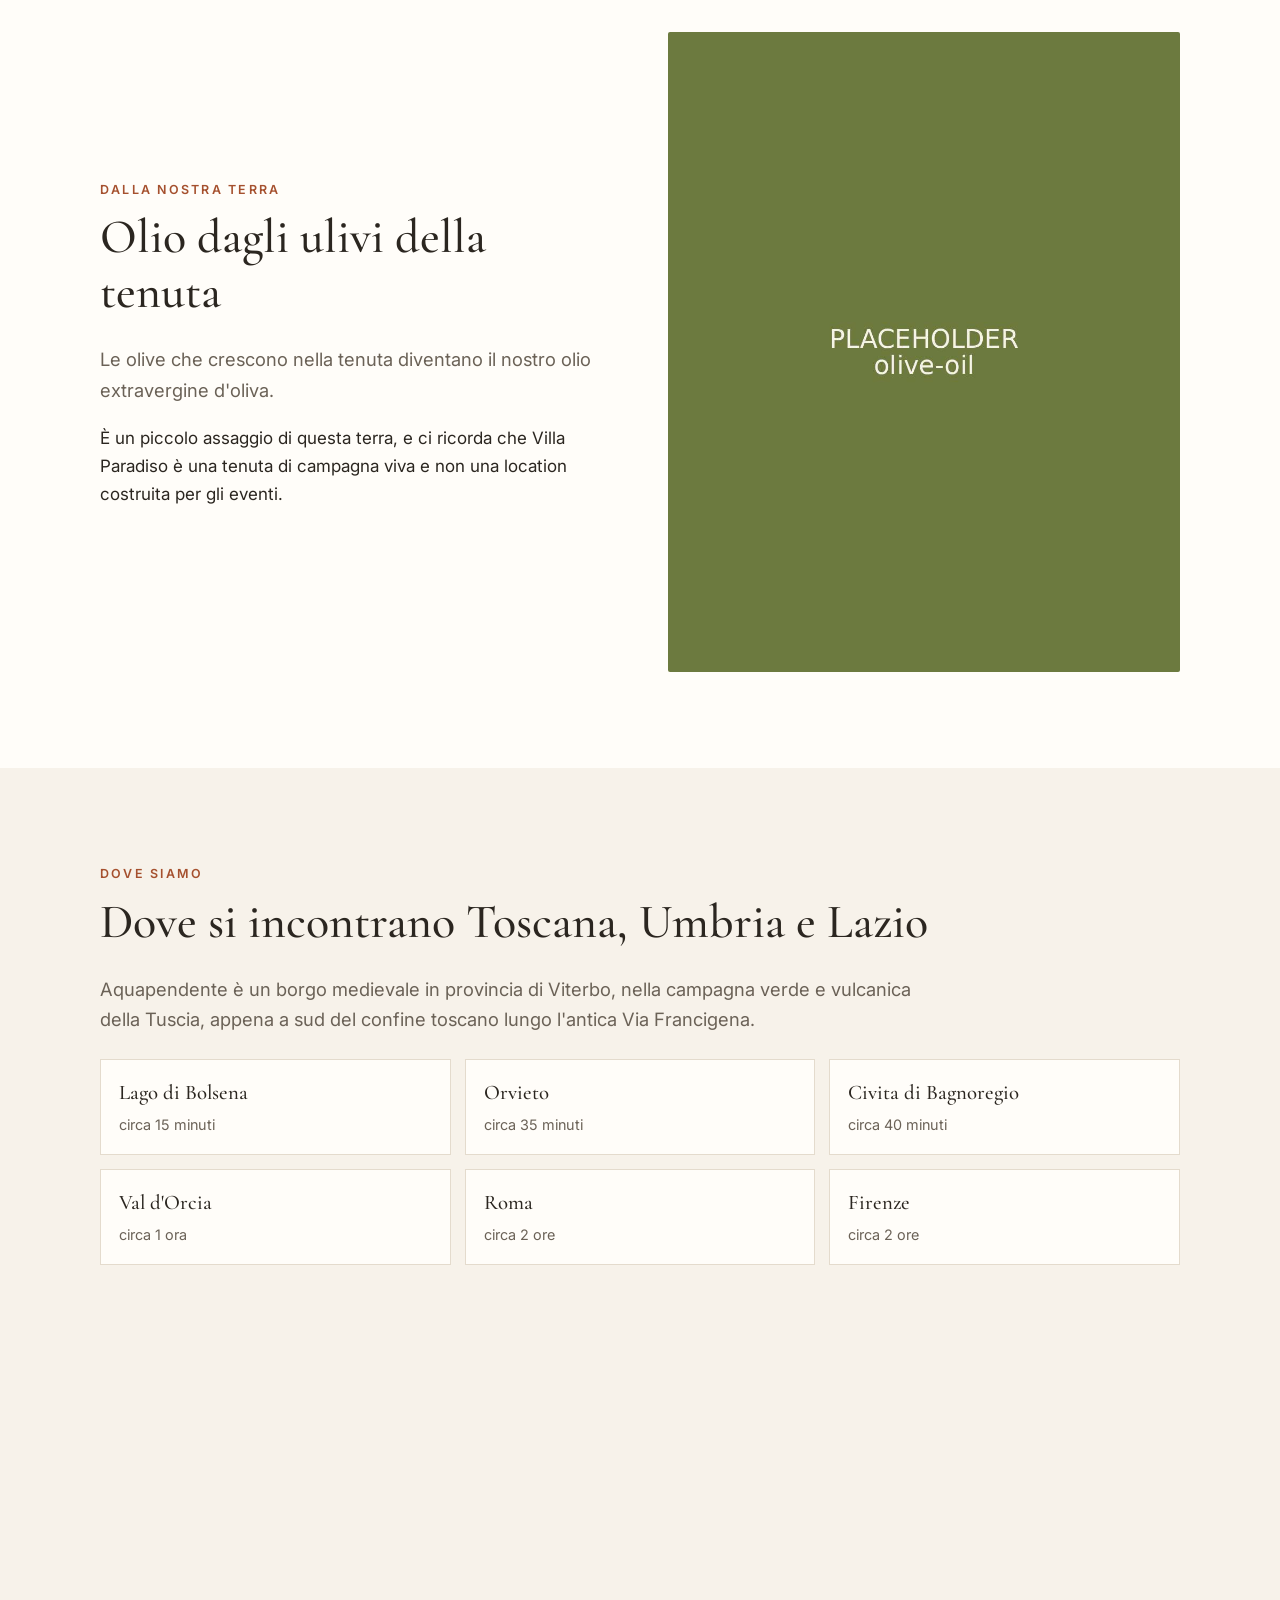
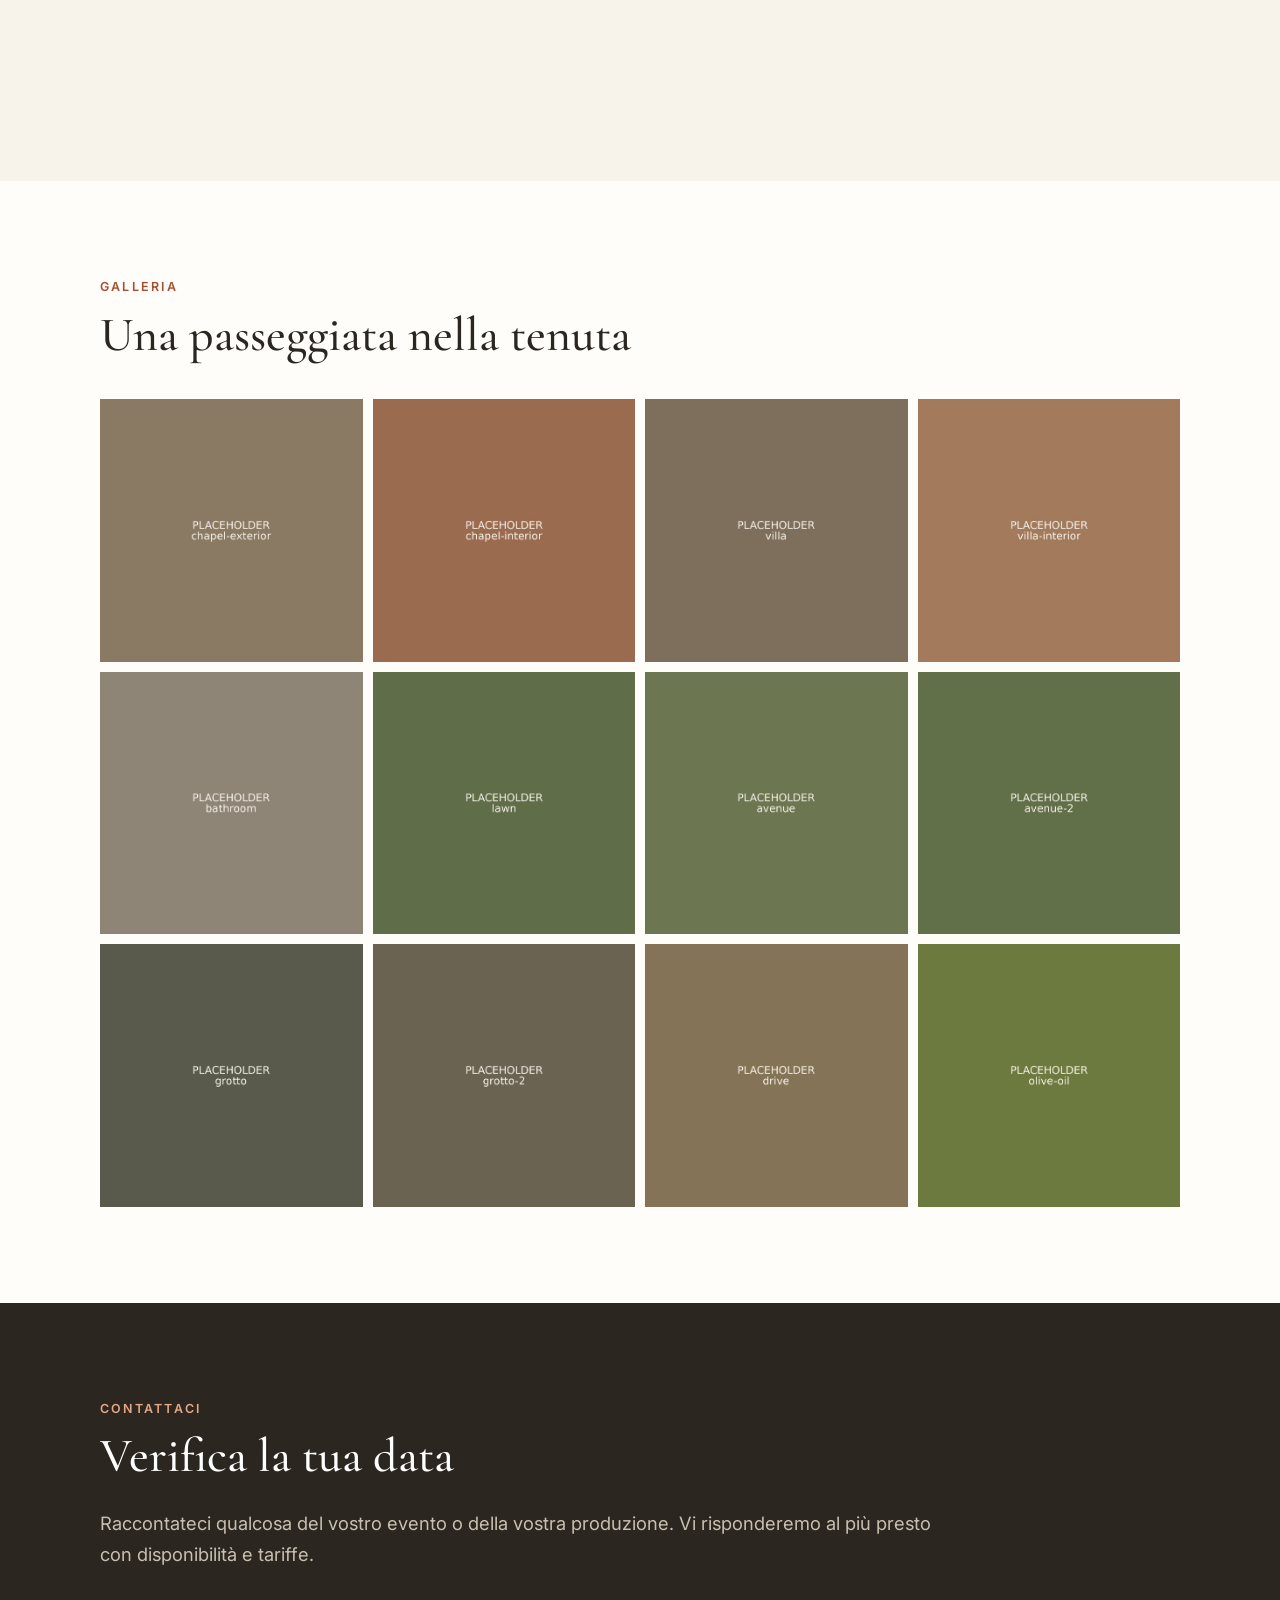
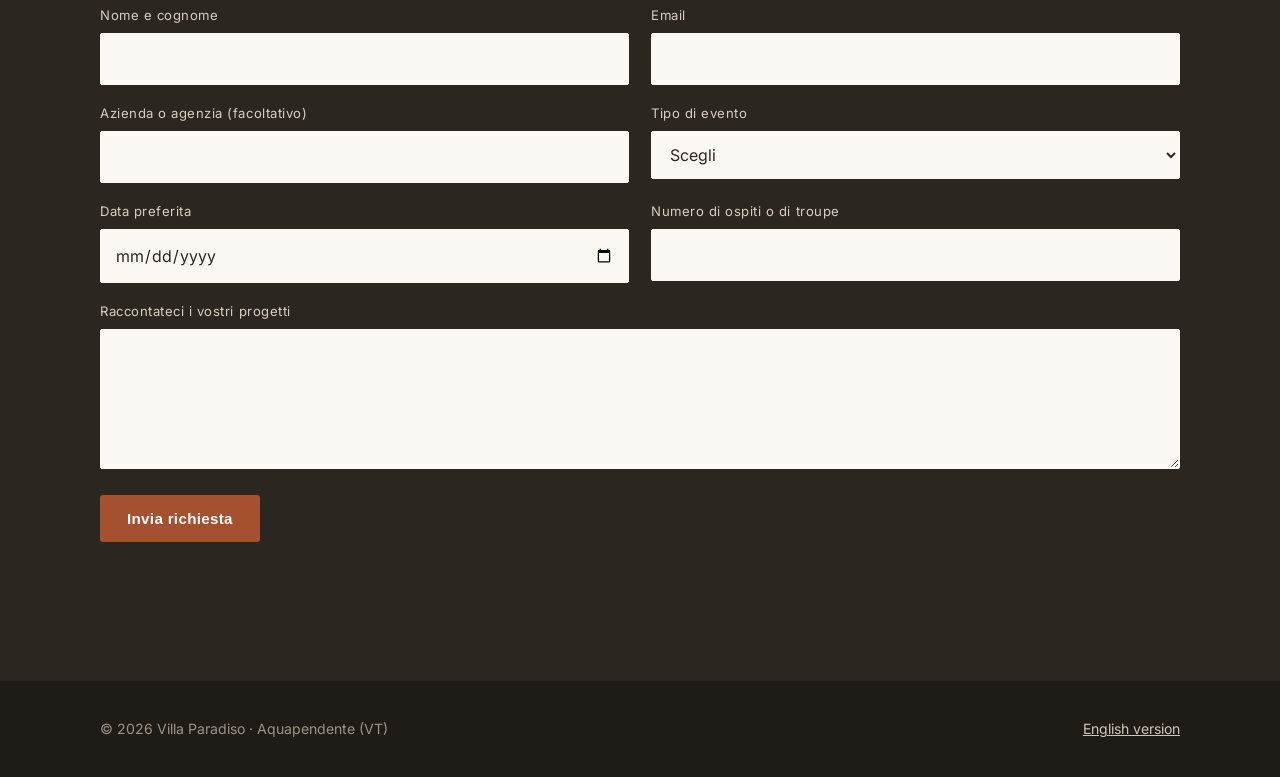
==== commit 88b655b9: "Add Etruscan caves and lime-tree drive; olive oil as story only Co-Authored-By: Claude Opus 5.5 (1M " ====
--- a/it/index.html
+++ b/it/index.html
@@ -43,7 +43,7 @@
   <div class="wrap">
     <div class="eyebrow">Tenuta privata · Aquapendente</div>
     <h1>Una cappella affrescata,<br>dieci ettari di campagna,<br>e la giornata è vostra.</h1>
-    <p>Una cappella privata consacrata, una villa in pietra e viali alberati dove si incontrano Toscana, Umbria e Lazio. In affitto a giornata per matrimoni, feste, riprese cinematografiche e servizi fotografici.</p>
+    <p>Una cappella privata consacrata, una villa in pietra sopra antiche grotte etrusche e un viale di tigli dove si incontrano Toscana, Umbria e Lazio. In affitto a giornata per matrimoni, feste, riprese cinematografiche e servizi fotografici.</p>
     <div class="hero-actions">
       <a class="btn btn-primary" href="#enquire">Verifica la tua data</a>
       <a class="btn btn-ghost" href="#gallery">Scopri la tenuta</a>
@@ -93,17 +93,17 @@
         </div>
       </article>
       <article class="card">
-        <img src="../assets/img/avenue.jpg" alt="Lungo viale fiancheggiato da alberi" loading="lazy">
-        <div class="card-body">
-          <h3>Due viali alberati</h3>
-          <p>Lunghi filari di alberi che diventano una navata naturale per una cerimonia all'aperto, un arrivo scenografico o una passeggiata fotografica indimenticabile.</p>
-        </div>
-      </article>
-      <article class="card">
-        <img src="../assets/img/grotto.jpg" alt="Grotta del giardino con archi in pietra sotto la villa" loading="lazy">
-        <div class="card-body">
-          <h3>La grotta</h3>
-          <p>Sotto la villa, un giardino selvatico con grotte ad arco in pietra e un'antica vasca, in parte ripreso dalla natura. Ideale per ritratti e scene d'atmosfera.</p>
+        <img src="../assets/img/avenue.jpg" alt="Lungo viale di tigli" loading="lazy">
+        <div class="card-body">
+          <h3>Il viale dei tigli</h3>
+          <p>Un lungo viale d'accesso fiancheggiato da tigli, e oltre un secondo viale alberato. Una navata naturale per una cerimonia all'aperto, un arrivo scenografico o una passeggiata fotografica indimenticabile.</p>
+        </div>
+      </article>
+      <article class="card">
+        <img src="../assets/img/grotto.jpg" alt="Grotte etrusche ad arco sotto la villa" loading="lazy">
+        <div class="card-body">
+          <h3>Le grotte etrusche</h3>
+          <p>Sotto la villa si aprono antiche grotte etrusche, con i loro archi in un giardino selvatico e un'antica vasca in pietra, in parte ripresi dalla natura. Ideali per ritratti e scene d'atmosfera.</p>
         </div>
       </article>
       <article class="card">
@@ -146,7 +146,7 @@
         <ul>
           <li>L'interno affrescato della cappella e la sua facciata con timpano</li>
           <li>Una villa d'epoca in pietra con soffitti dipinti e pavimenti in cotto</li>
-          <li>Lunghi viali alberati, un prato e una grotta selvatica con archi in pietra</li>
+          <li>Antiche grotte etrusche sotto la villa, un viale di tigli, un secondo viale e un prato</li>
           <li>Accesso per camion, parcheggio per troupe e mezzi tecnici, acqua ed elettricità in loco</li>
           <li>Dieci ettari privati, con spazio per campi lunghi e per la base della produzione</li>
         </ul>
@@ -193,7 +193,7 @@
       <div class="eyebrow">Dalla nostra terra</div>
       <h2>Olio dagli ulivi della tenuta</h2>
       <p class="lead">Le olive che crescono nella tenuta diventano il nostro olio extravergine d'oliva.</p>
-      <p>È un piccolo assaggio di questa terra che sposi e ospiti possono portare a casa. Chiedeteci delle bottiglie per i welcome bag o come bomboniere.</p>
+      <p>È un piccolo assaggio di questa terra, e ci ricorda che Villa Paradiso è una tenuta di campagna viva e non una location costruita per gli eventi.</p>
     </div>
   </div>
 </section>
@@ -226,10 +226,10 @@
       <button><img src="../assets/img/villa-interior.jpg" alt="Soffitto dipinto nella villa" loading="lazy"></button>
       <button><img src="../assets/img/bathroom.jpg" alt="Bagno con vasca su piedini" loading="lazy"></button>
       <button><img src="../assets/img/lawn.jpg" alt="Il prato e gli alberi secolari" loading="lazy"></button>
-      <button><img src="../assets/img/avenue.jpg" alt="Viale alberato" loading="lazy"></button>
+      <button><img src="../assets/img/avenue.jpg" alt="Il viale dei tigli" loading="lazy"></button>
       <button><img src="../assets/img/avenue-2.jpg" alt="Il secondo viale" loading="lazy"></button>
-      <button><img src="../assets/img/grotto.jpg" alt="Gli archi in pietra della grotta" loading="lazy"></button>
-      <button><img src="../assets/img/grotto-2.jpg" alt="Vasca in pietra nel giardino della grotta" loading="lazy"></button>
+      <button><img src="../assets/img/grotto.jpg" alt="Le grotte etrusche sotto la villa" loading="lazy"></button>
+      <button><img src="../assets/img/grotto-2.jpg" alt="Vasca in pietra nel giardino delle grotte" loading="lazy"></button>
       <button><img src="../assets/img/drive.jpg" alt="La strada che attraversa la tenuta" loading="lazy"></button>
       <button><img src="../assets/img/olive-oil.jpg" alt="L'olio della tenuta" loading="lazy"></button>
     </div>
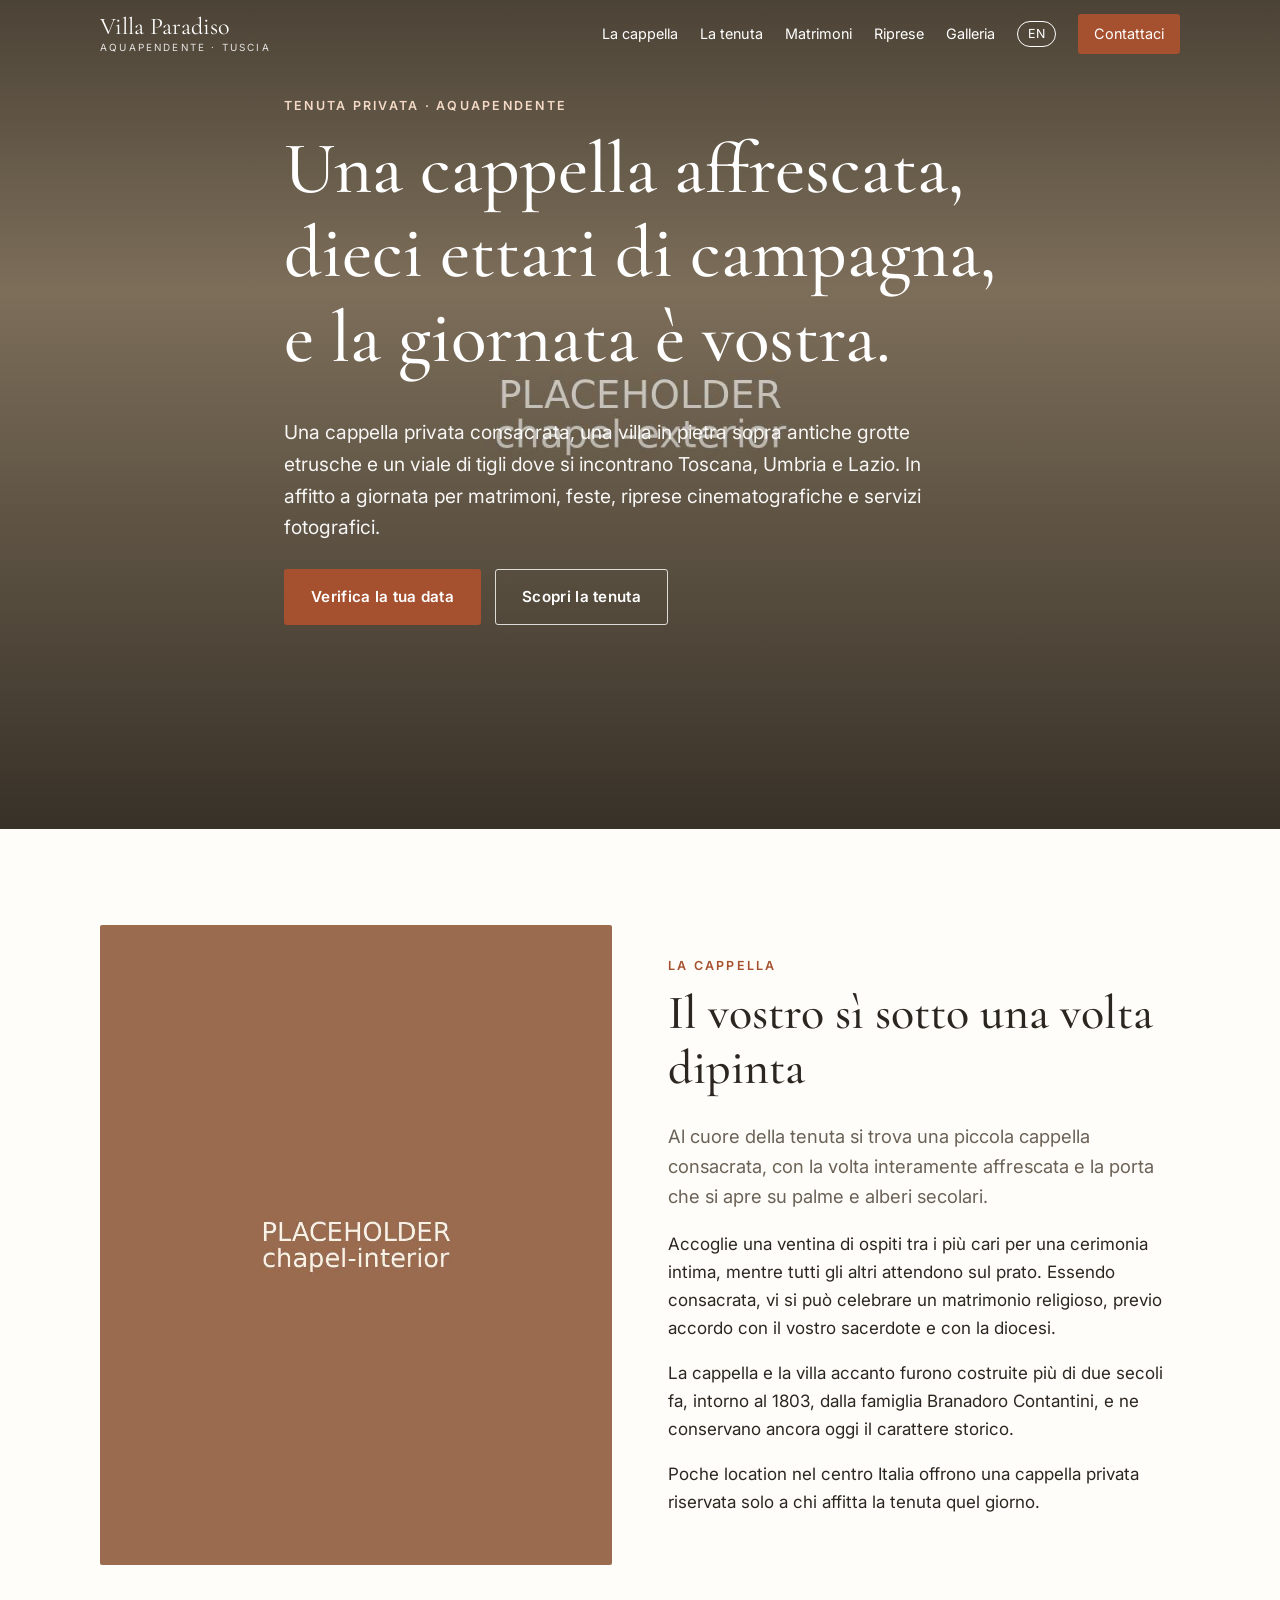
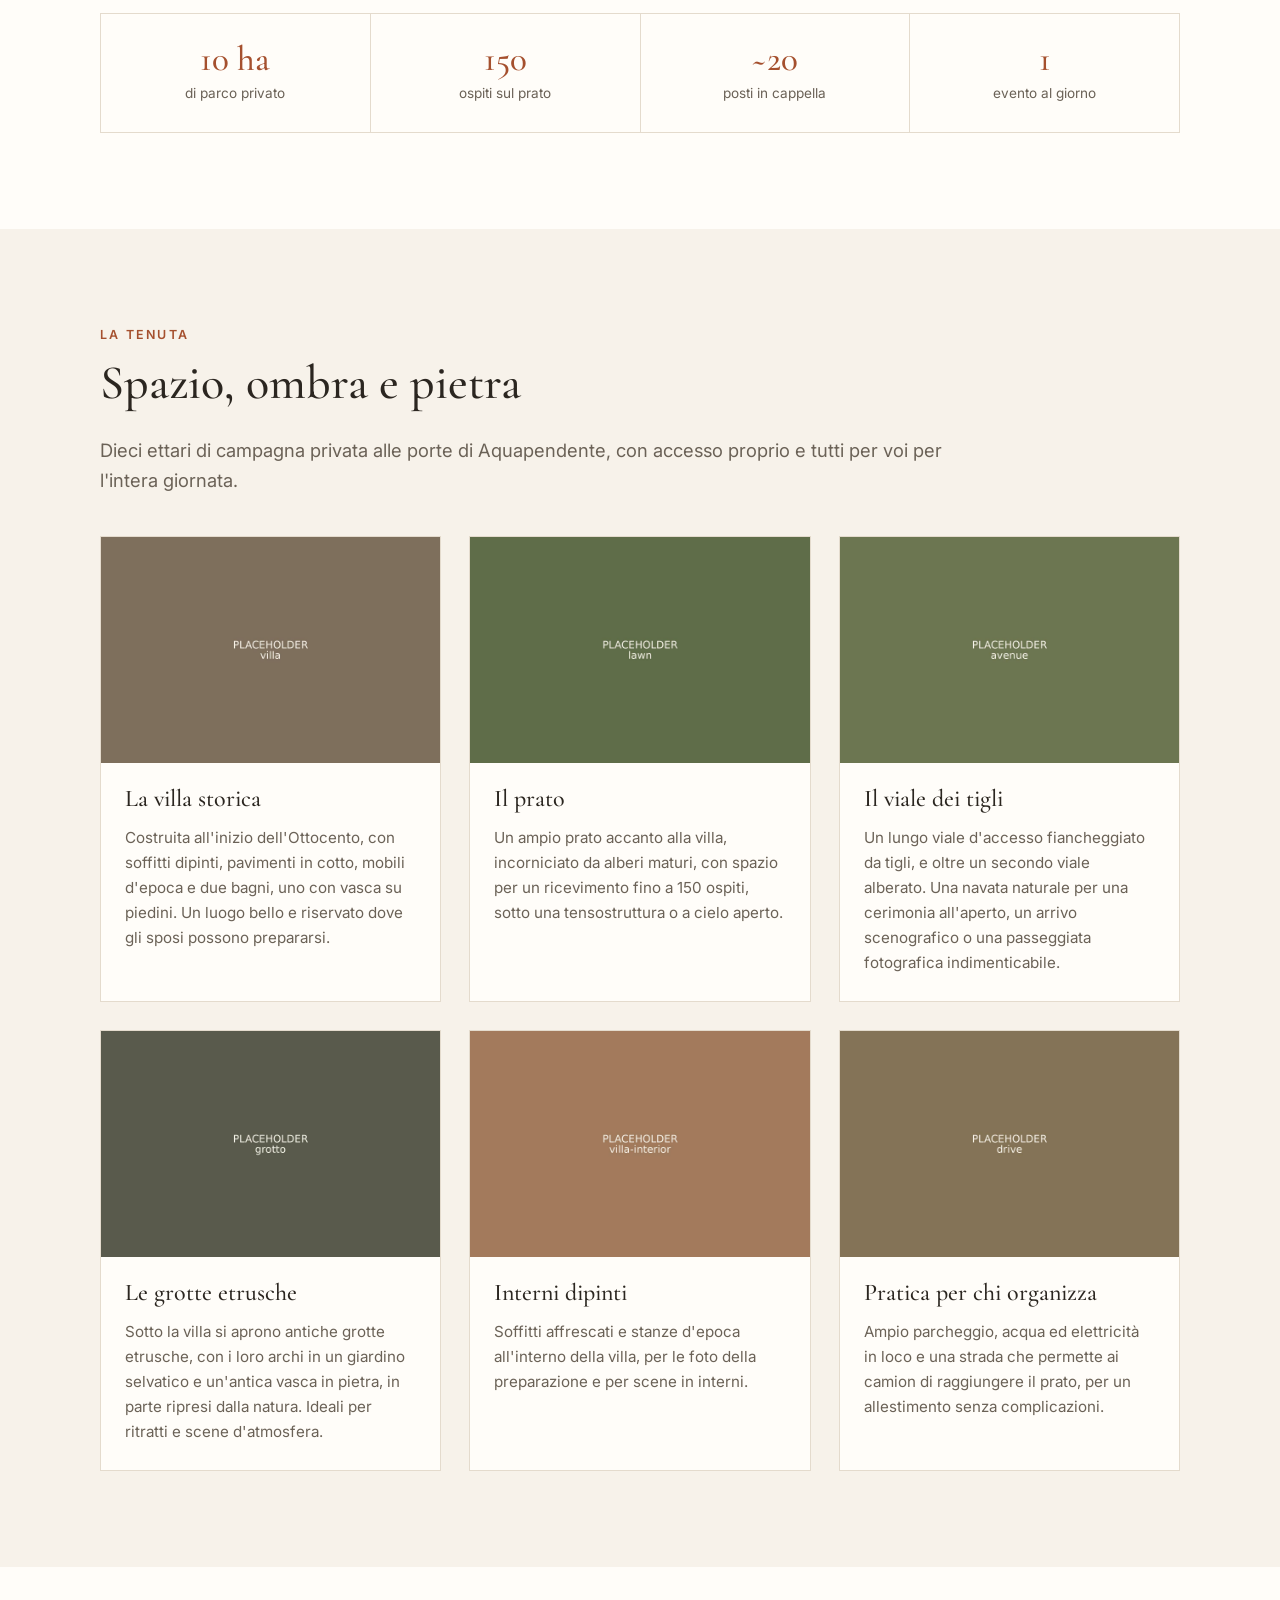
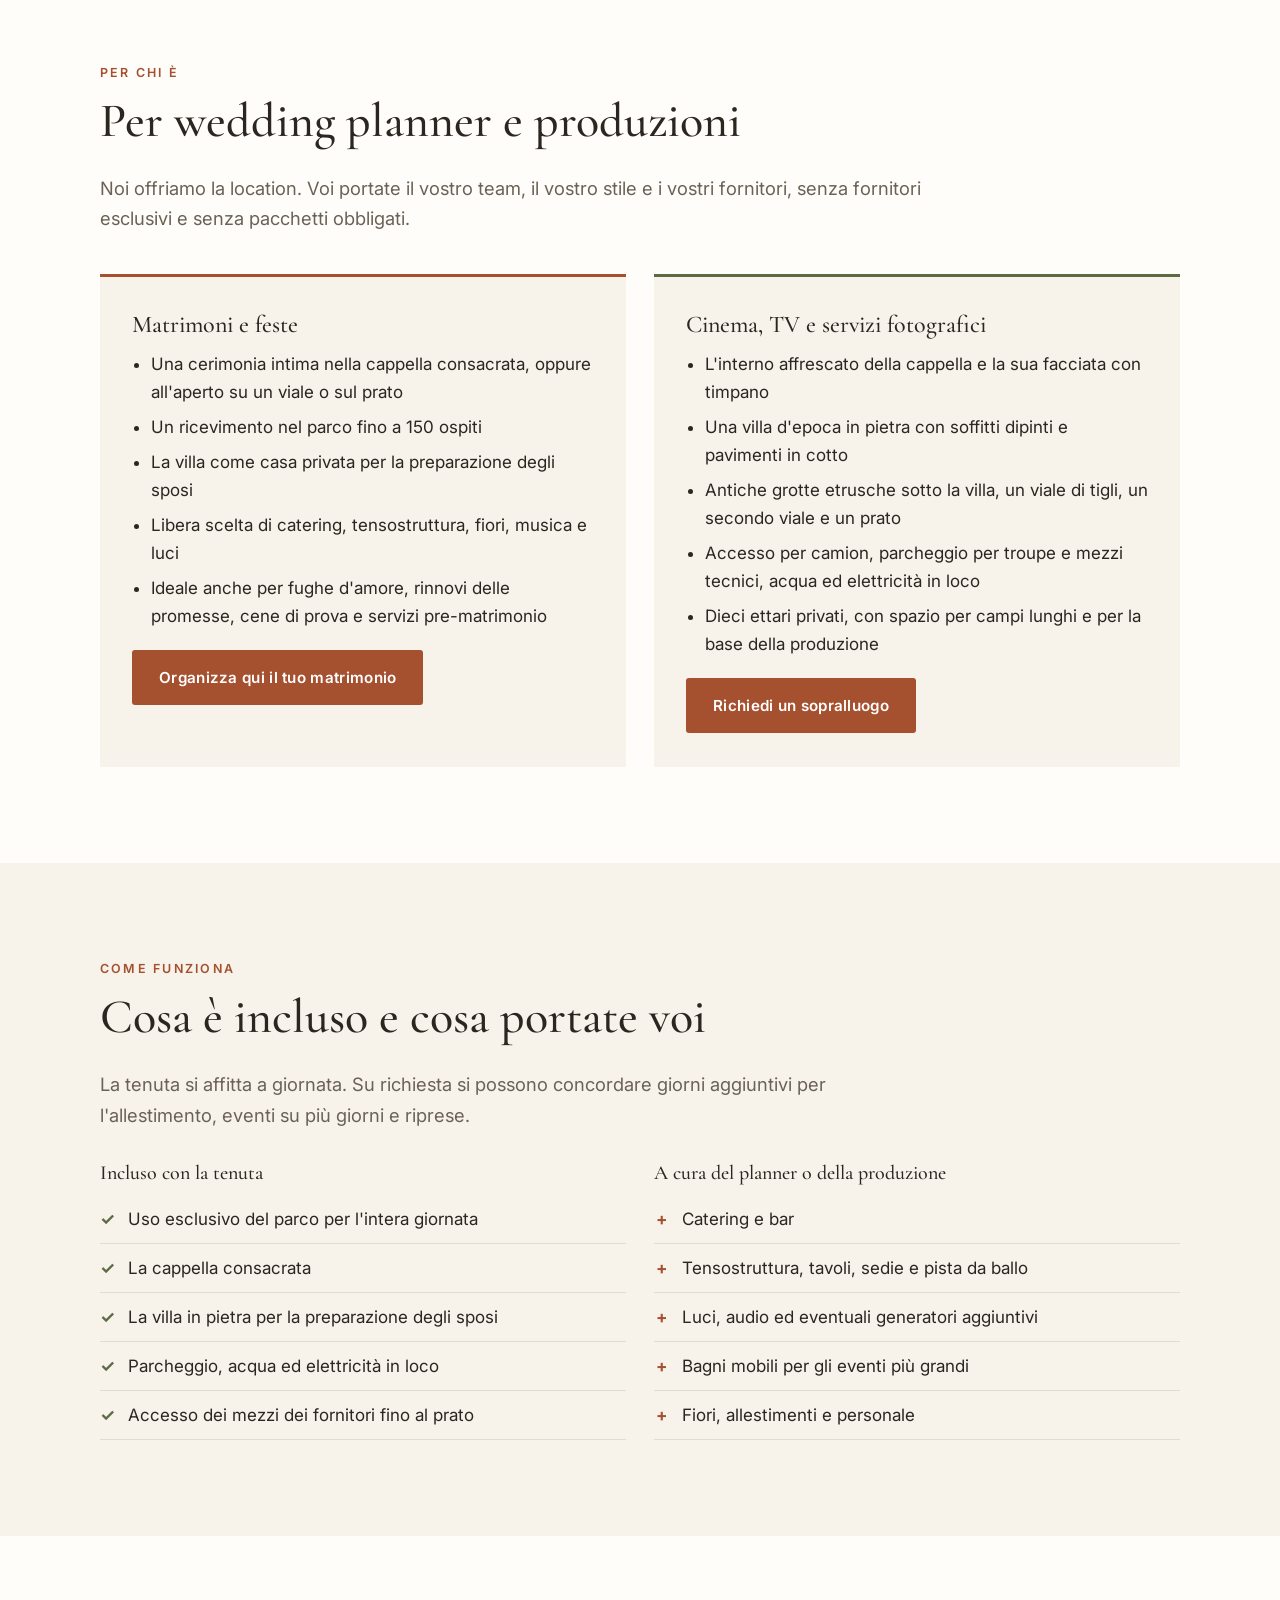
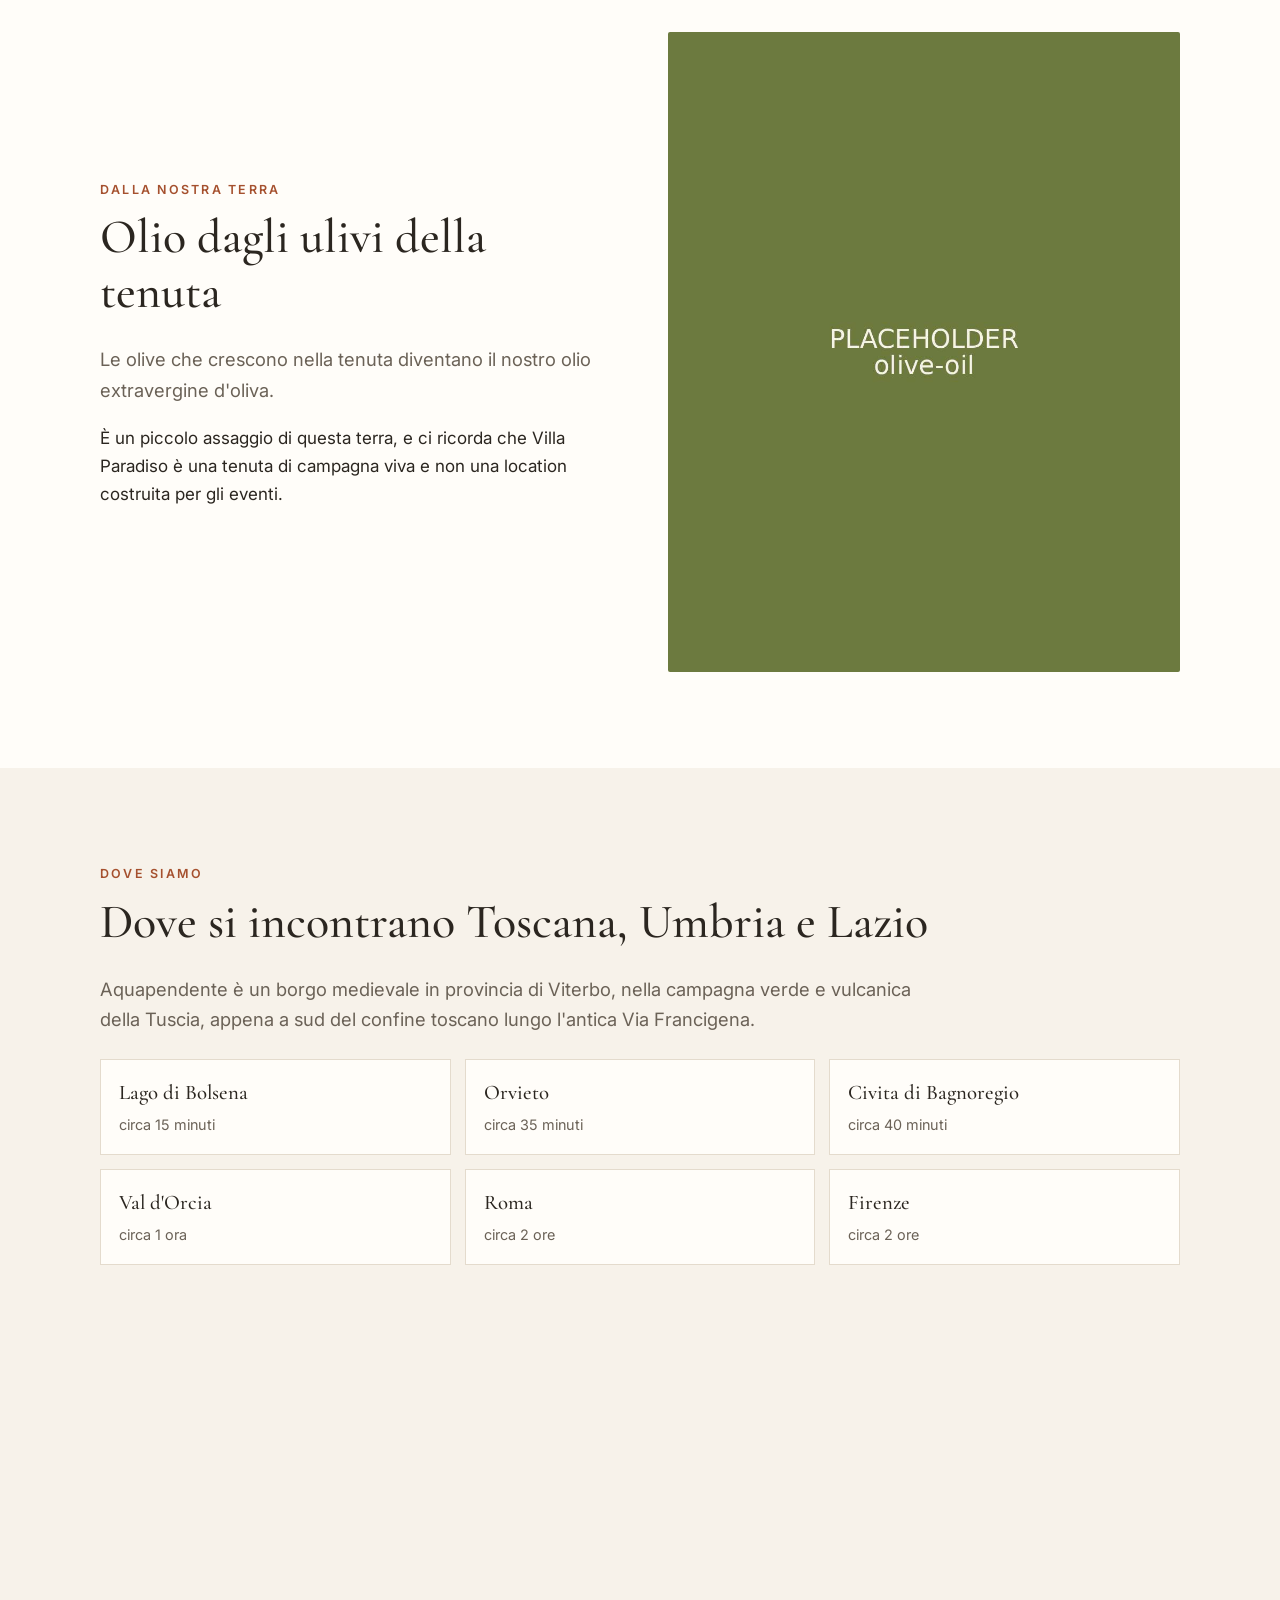
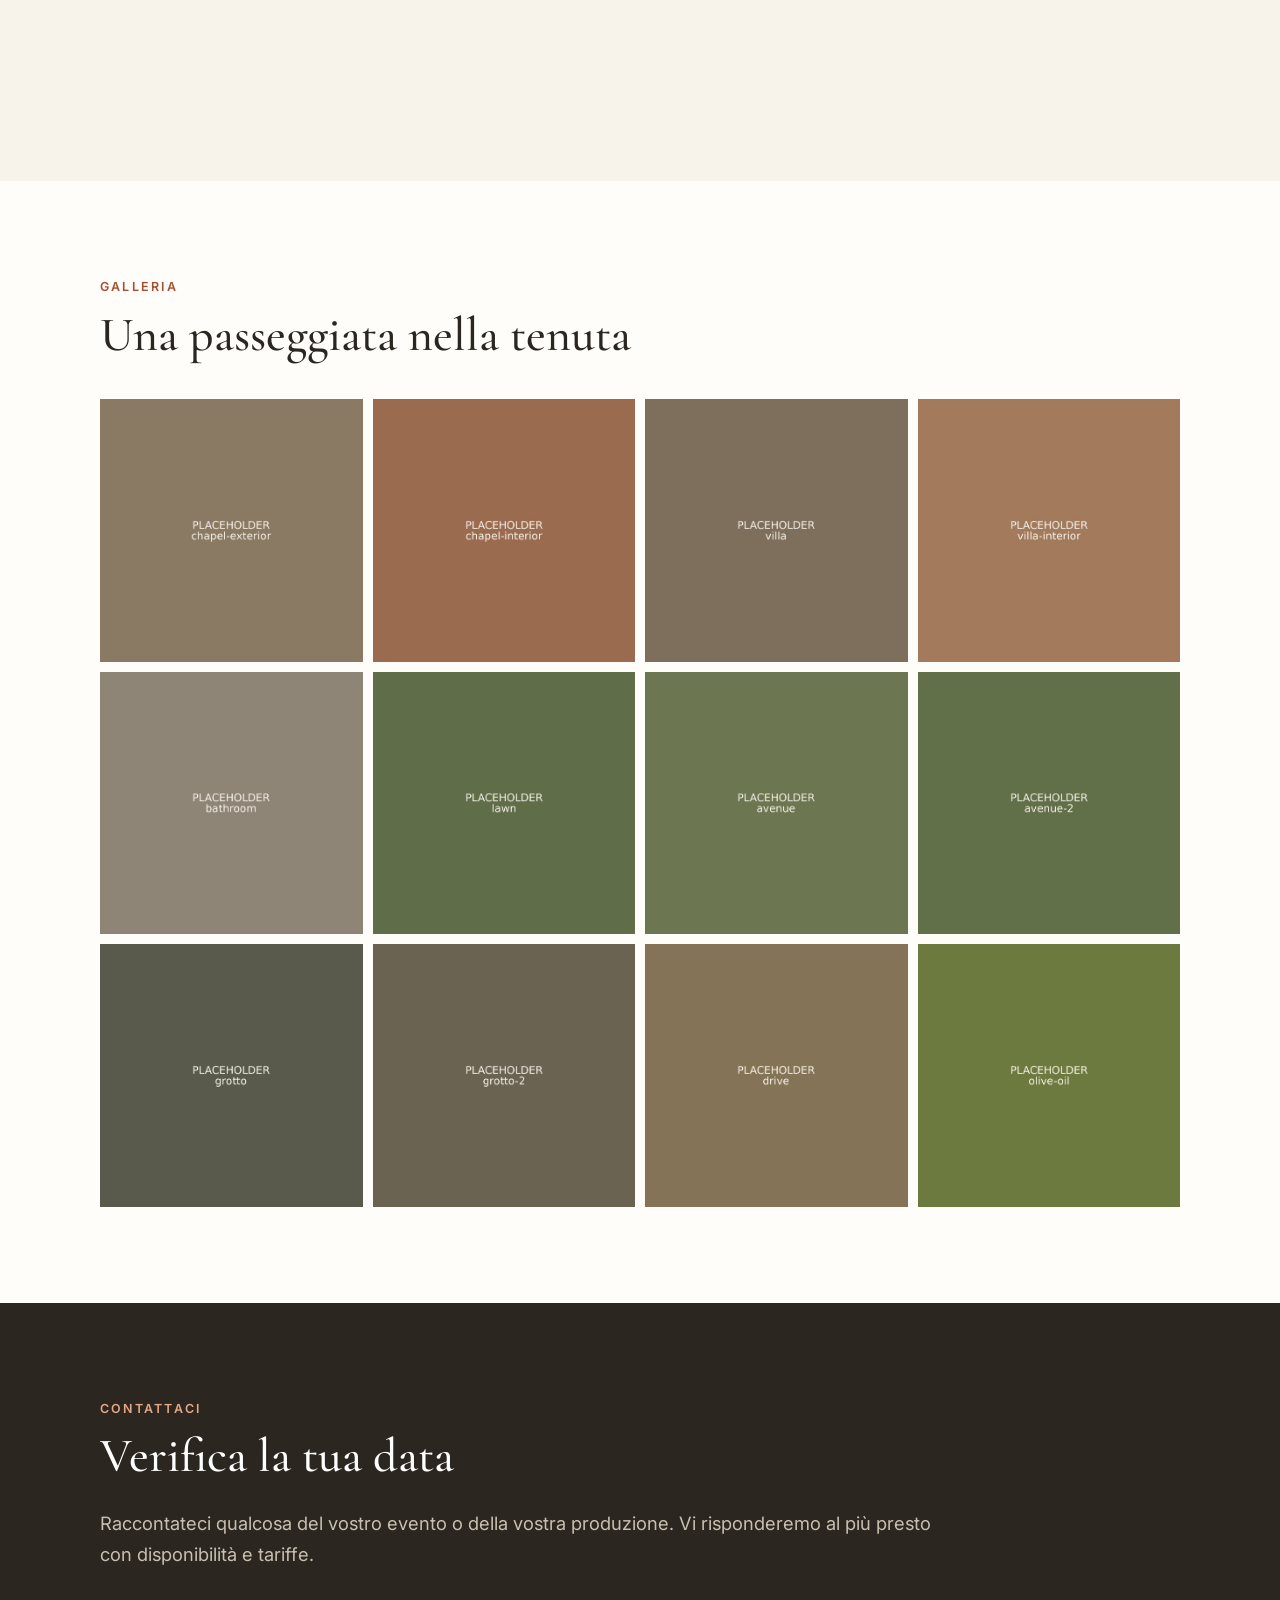
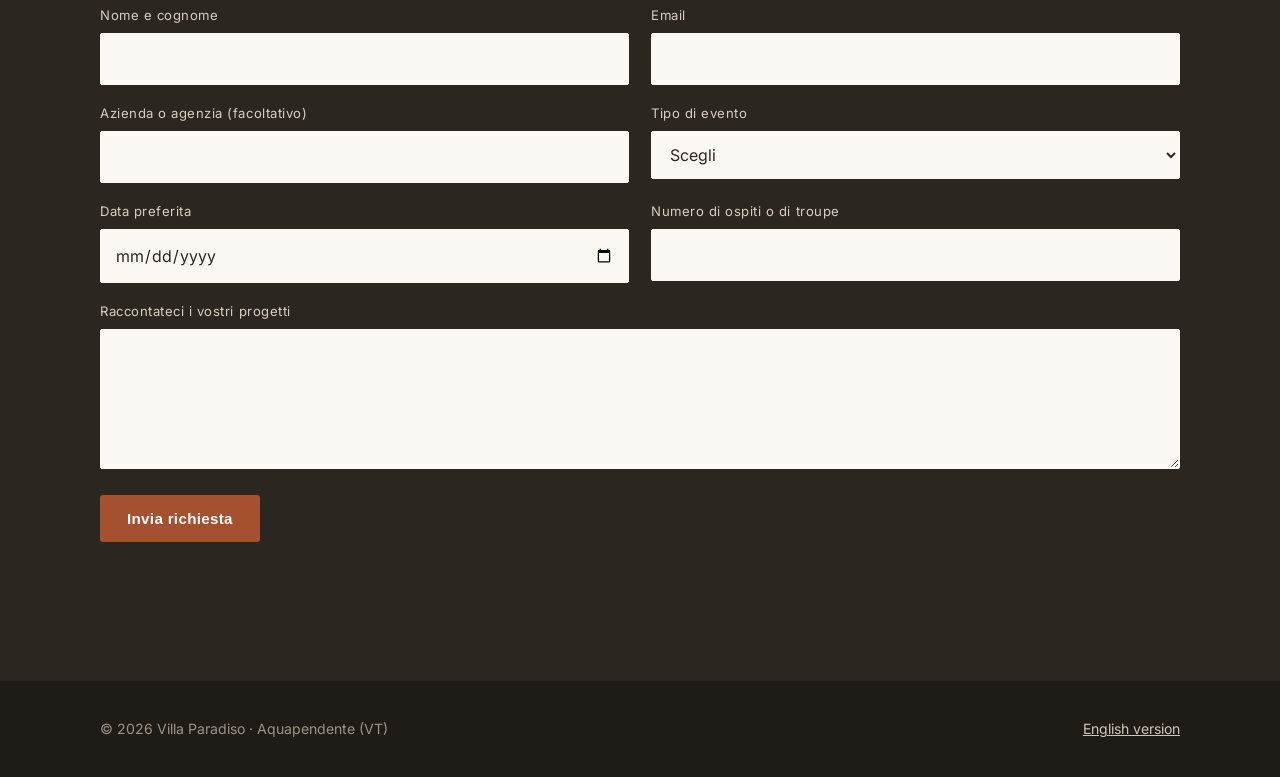
==== commit 7d30a43e: "Add estate history: villa and chapel built around 1803 Co-Authored-By: Claude Opus 5.5 (1M context) " ====
--- a/it/index.html
+++ b/it/index.html
@@ -59,6 +59,7 @@
       <h2>Il vostro sì sotto una volta dipinta</h2>
       <p class="lead">Al cuore della tenuta si trova una piccola cappella consacrata, con la volta interamente affrescata e la porta che si apre su palme e alberi secolari.</p>
       <p>Accoglie una ventina di ospiti tra i più cari per una cerimonia intima, mentre tutti gli altri attendono sul prato. Essendo consacrata, vi si può celebrare un matrimonio religioso, previo accordo con il vostro sacerdote e con la diocesi.</p>
+      <p>La cappella e la villa accanto furono costruite più di due secoli fa, intorno al 1803, dalla famiglia Branadoro Contantini, e ne conservano ancora oggi il carattere storico.</p>
       <p>Poche location nel centro Italia offrono una cappella privata riservata solo a chi affitta la tenuta quel giorno.</p>
     </div>
   </div>
@@ -81,8 +82,8 @@
       <article class="card">
         <img src="../assets/img/villa.jpg" alt="Villa in pietra su tre piani con persiane verdi" loading="lazy">
         <div class="card-body">
-          <h3>La villa in pietra</h3>
-          <p>Soffitti dipinti, pavimenti in cotto, mobili d'epoca e due bagni, uno con vasca su piedini. Un luogo bello e riservato dove gli sposi possono prepararsi.</p>
+          <h3>La villa storica</h3>
+          <p>Costruita all'inizio dell'Ottocento, con soffitti dipinti, pavimenti in cotto, mobili d'epoca e due bagni, uno con vasca su piedini. Un luogo bello e riservato dove gli sposi possono prepararsi.</p>
         </div>
       </article>
       <article class="card">
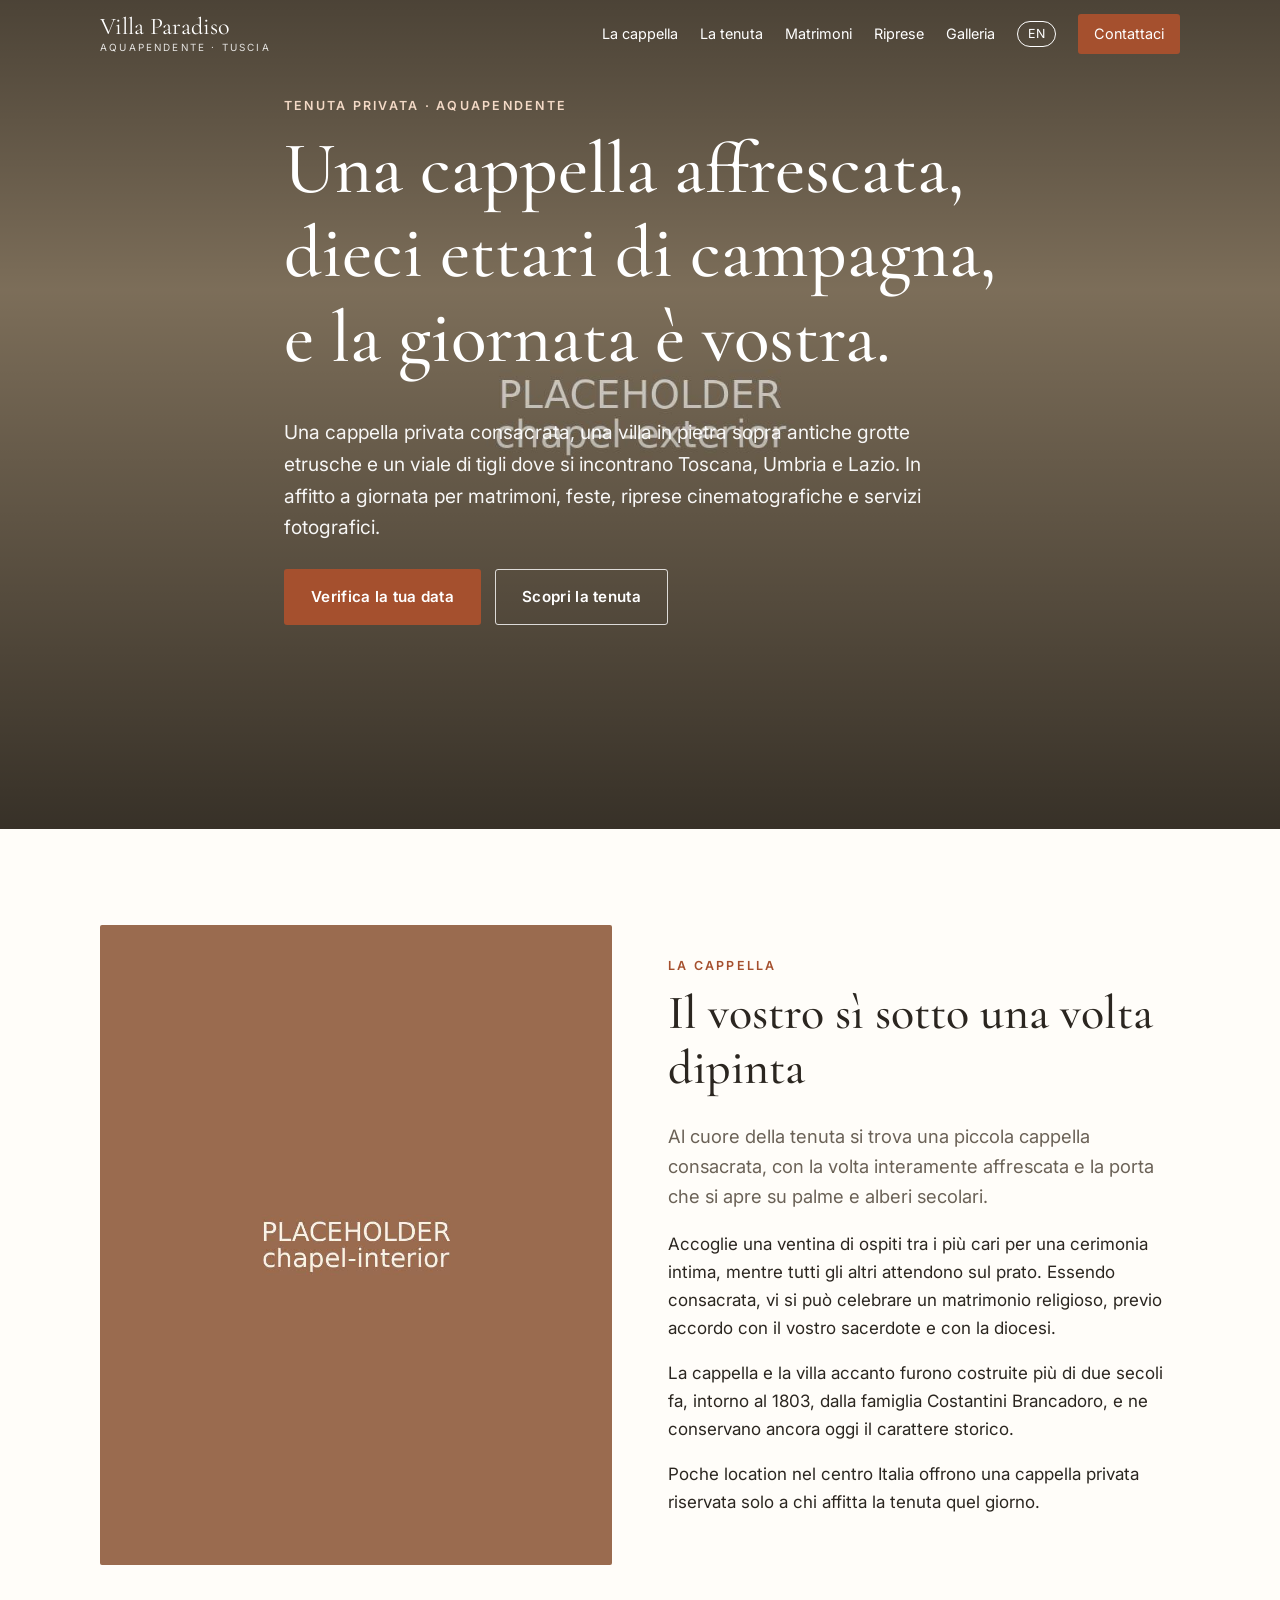
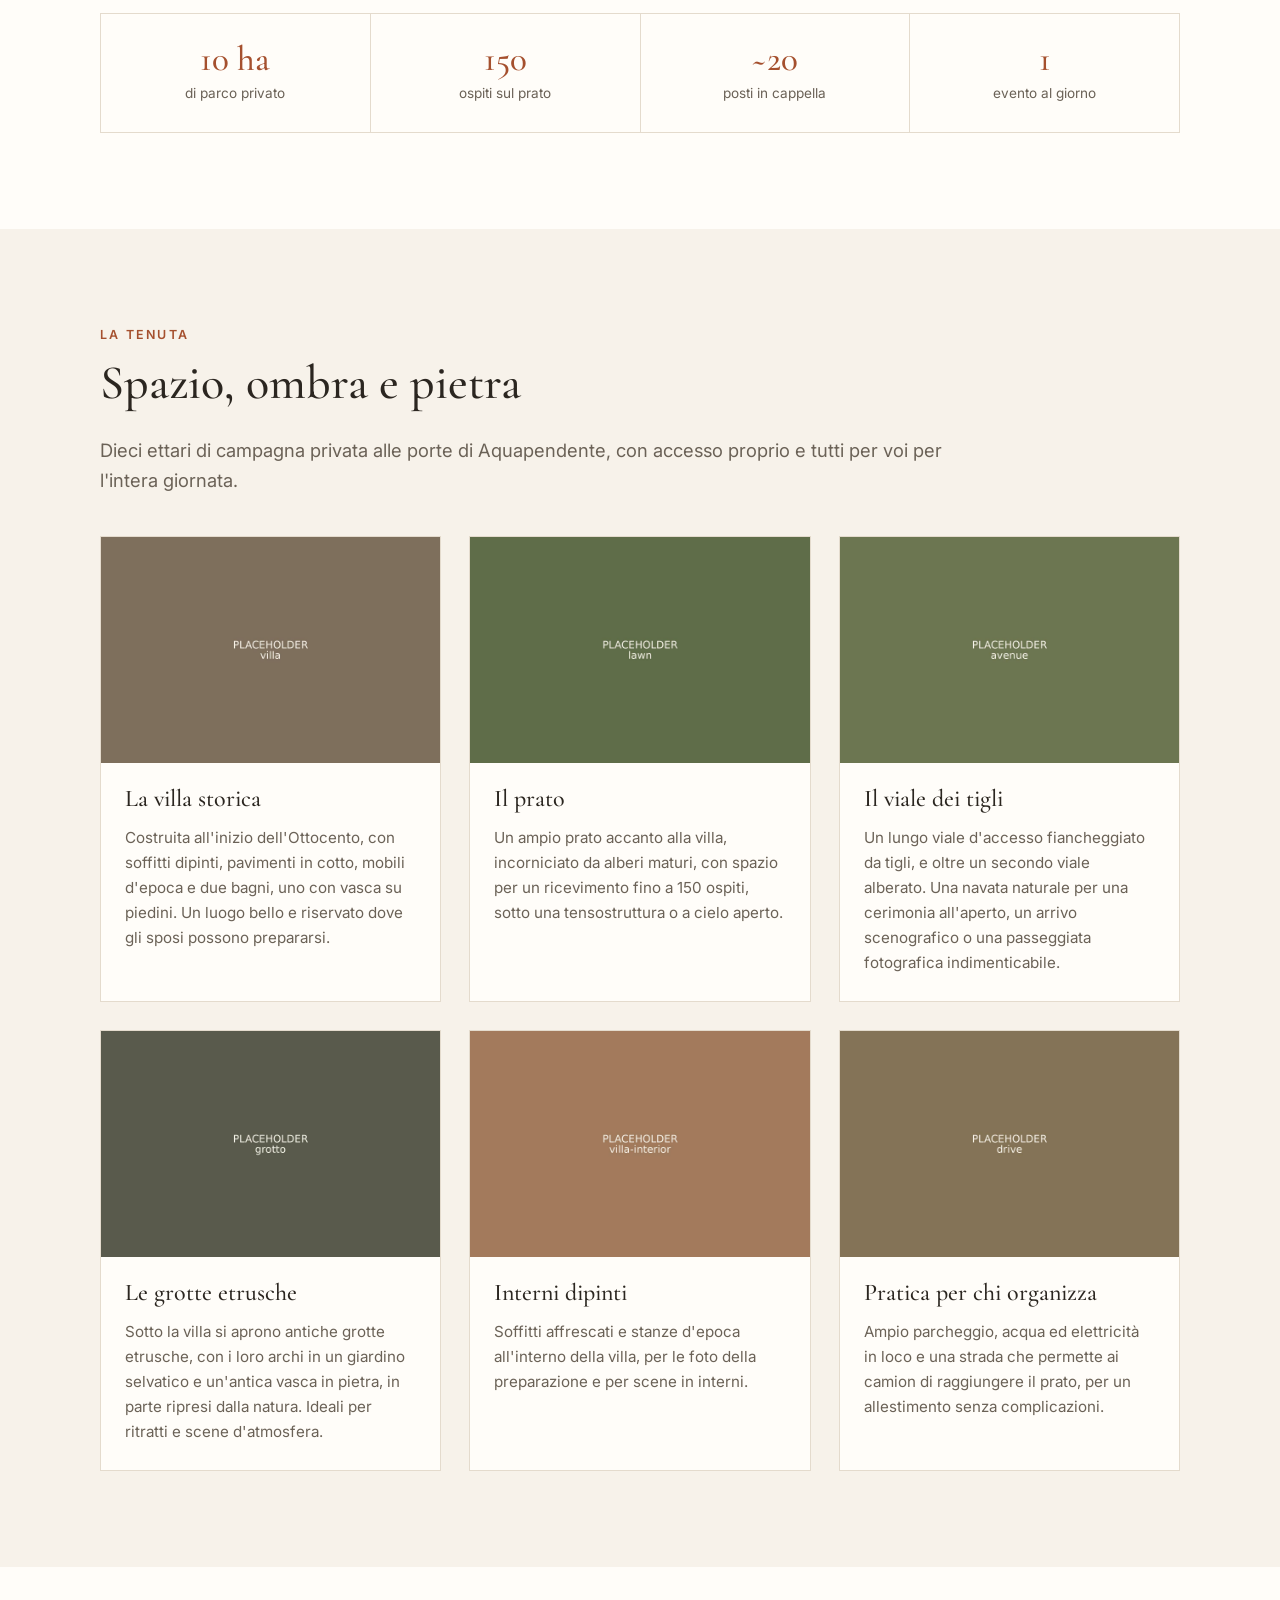
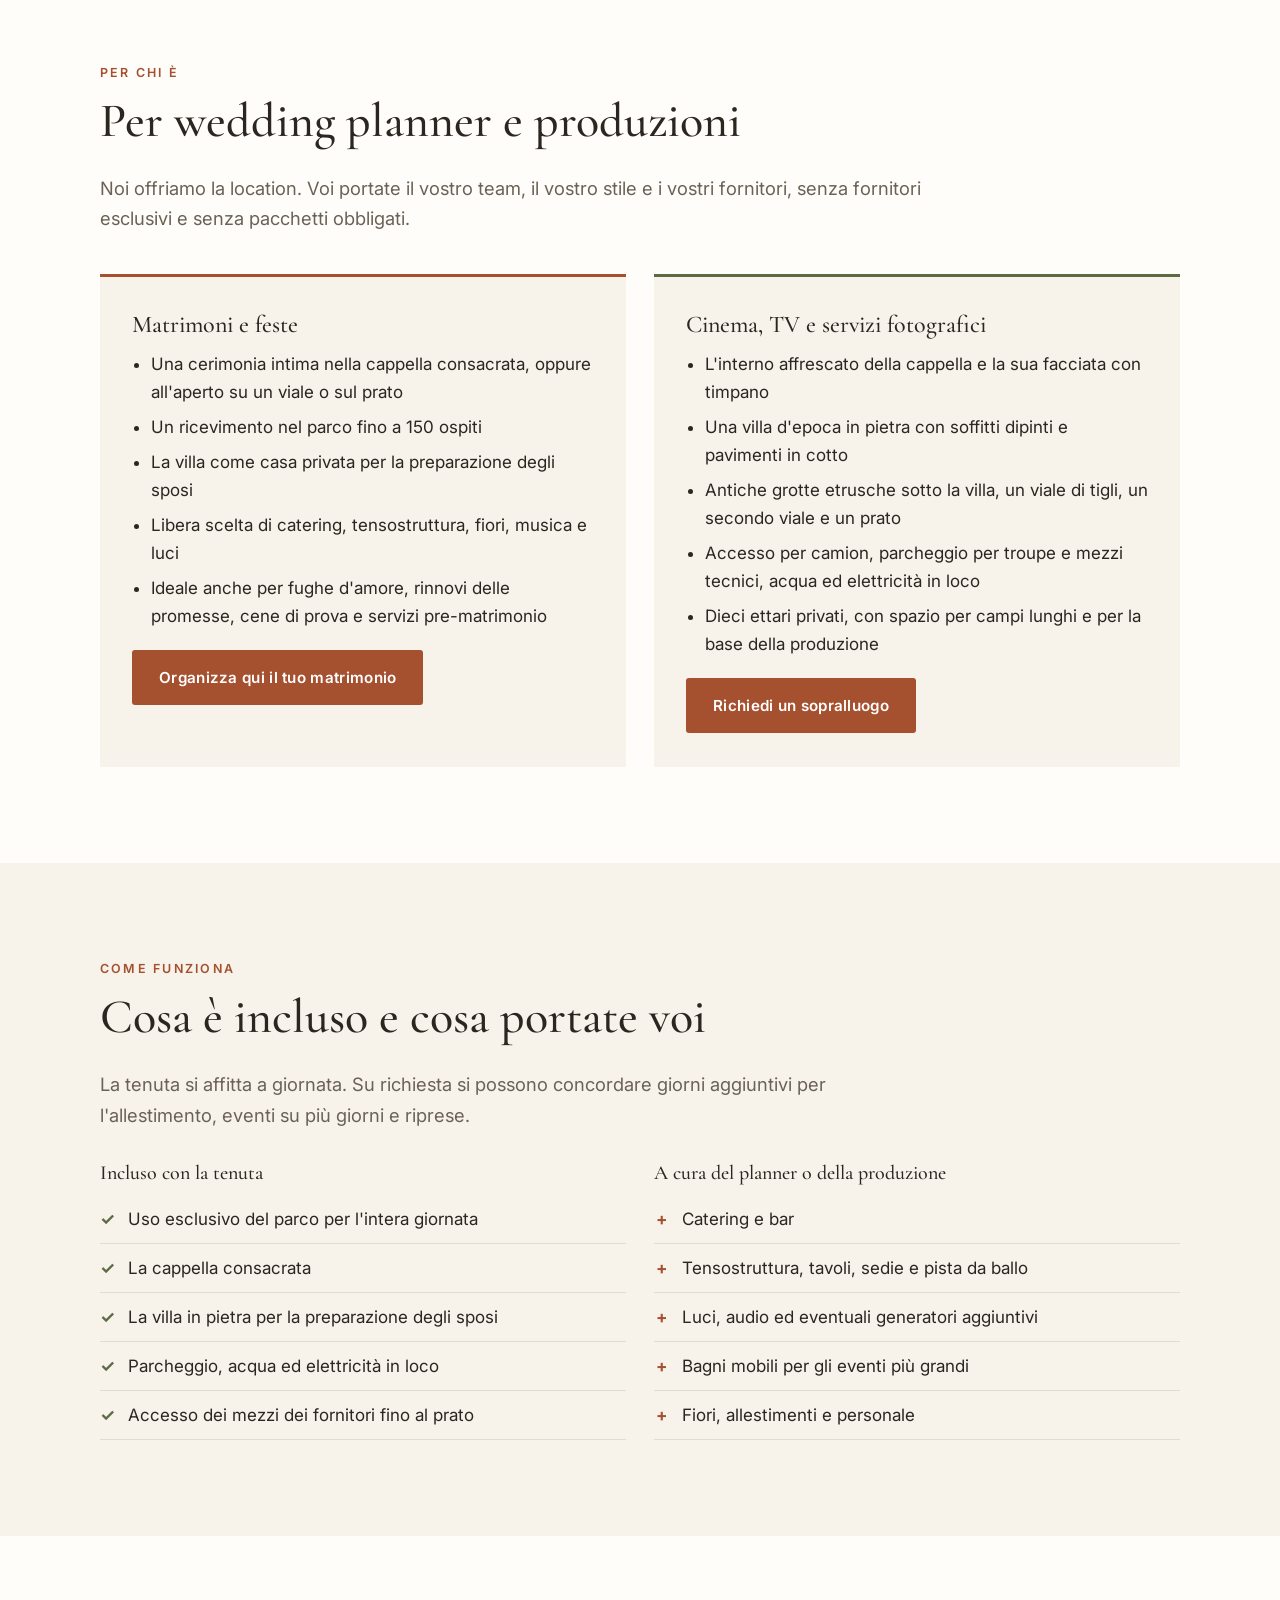
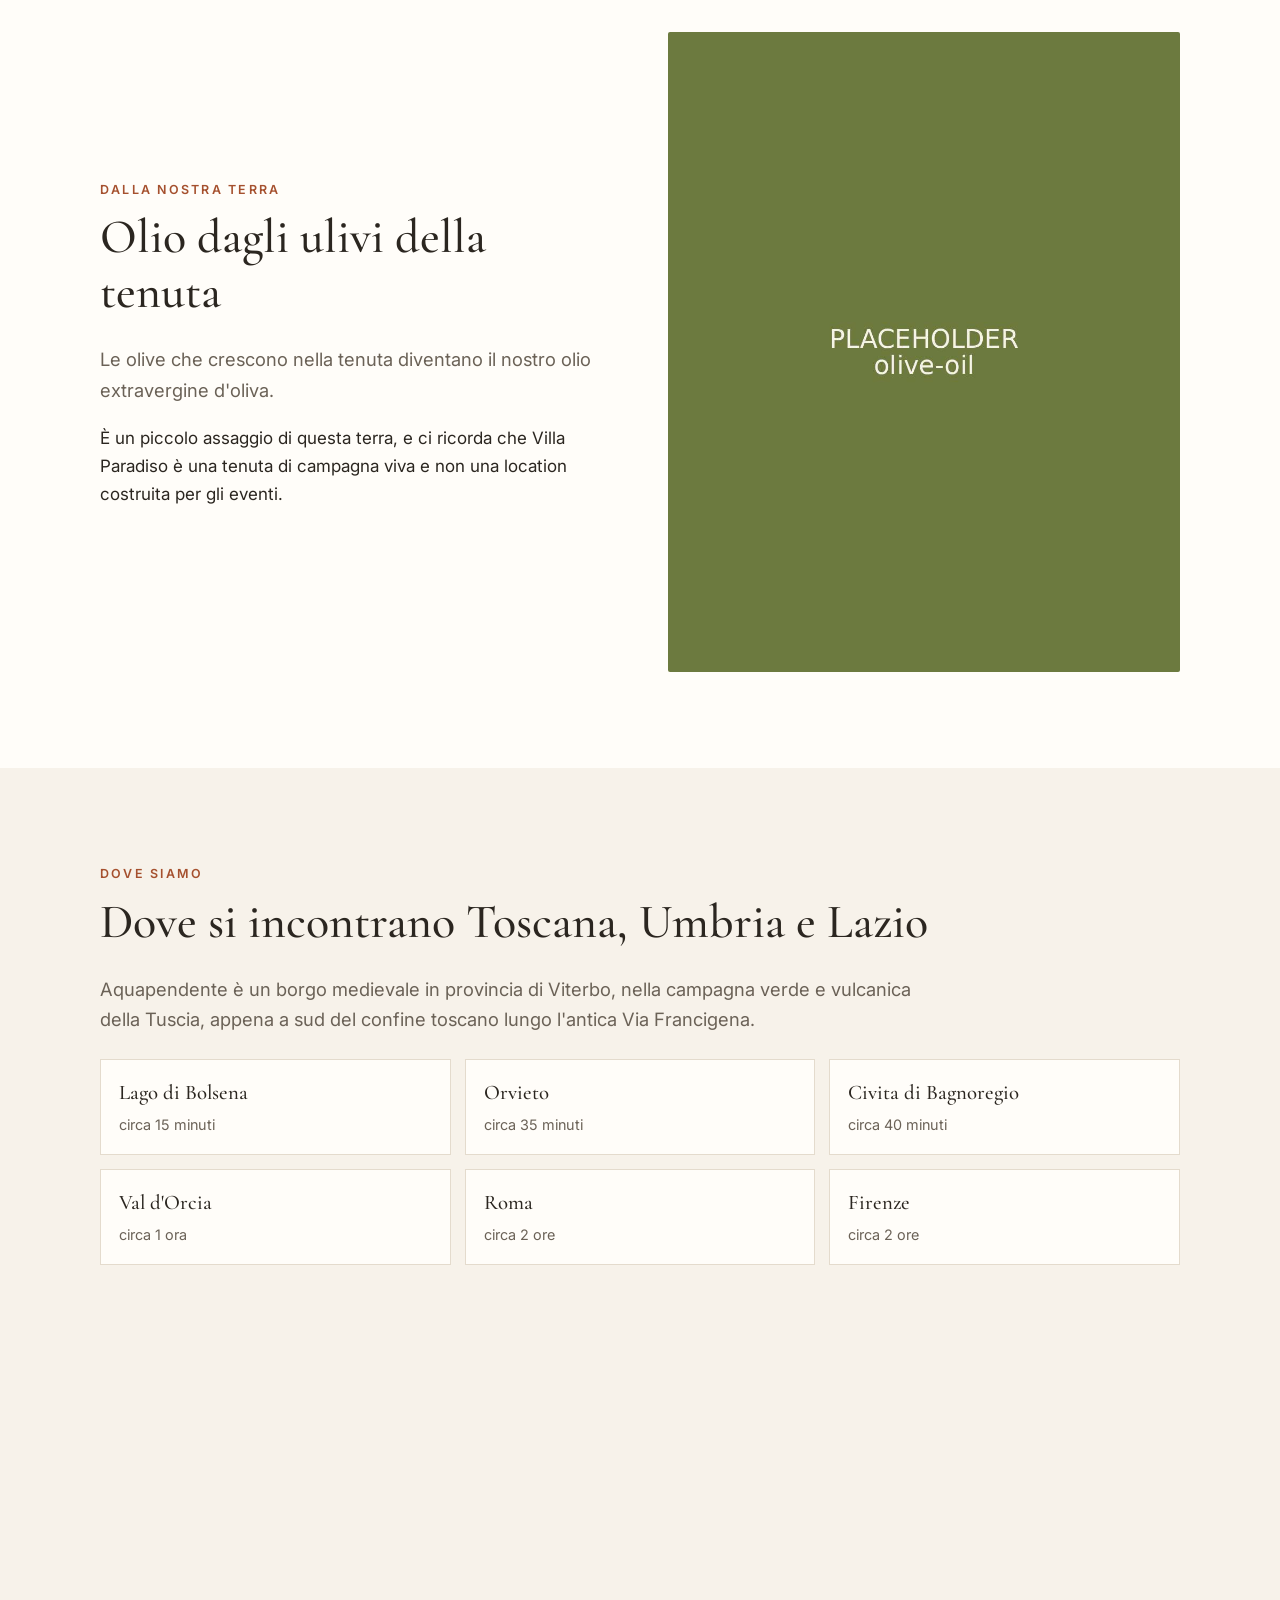
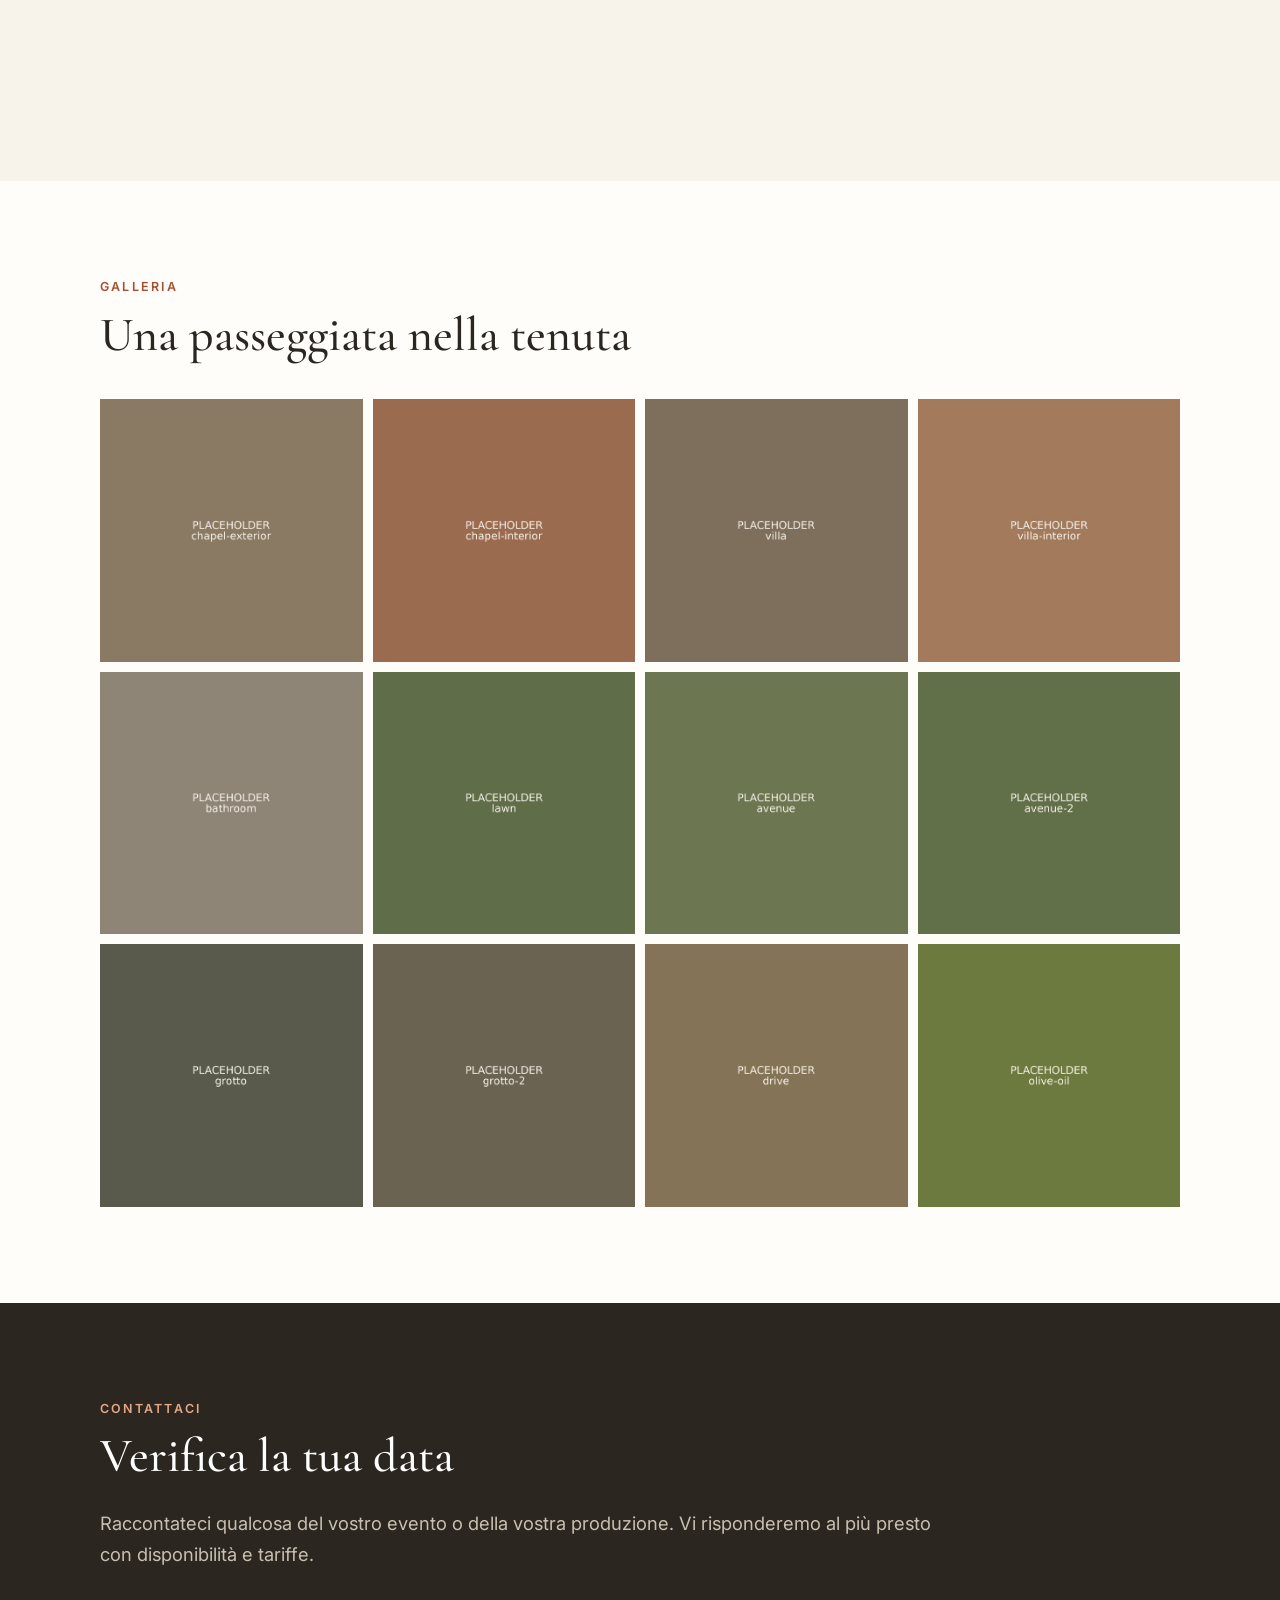
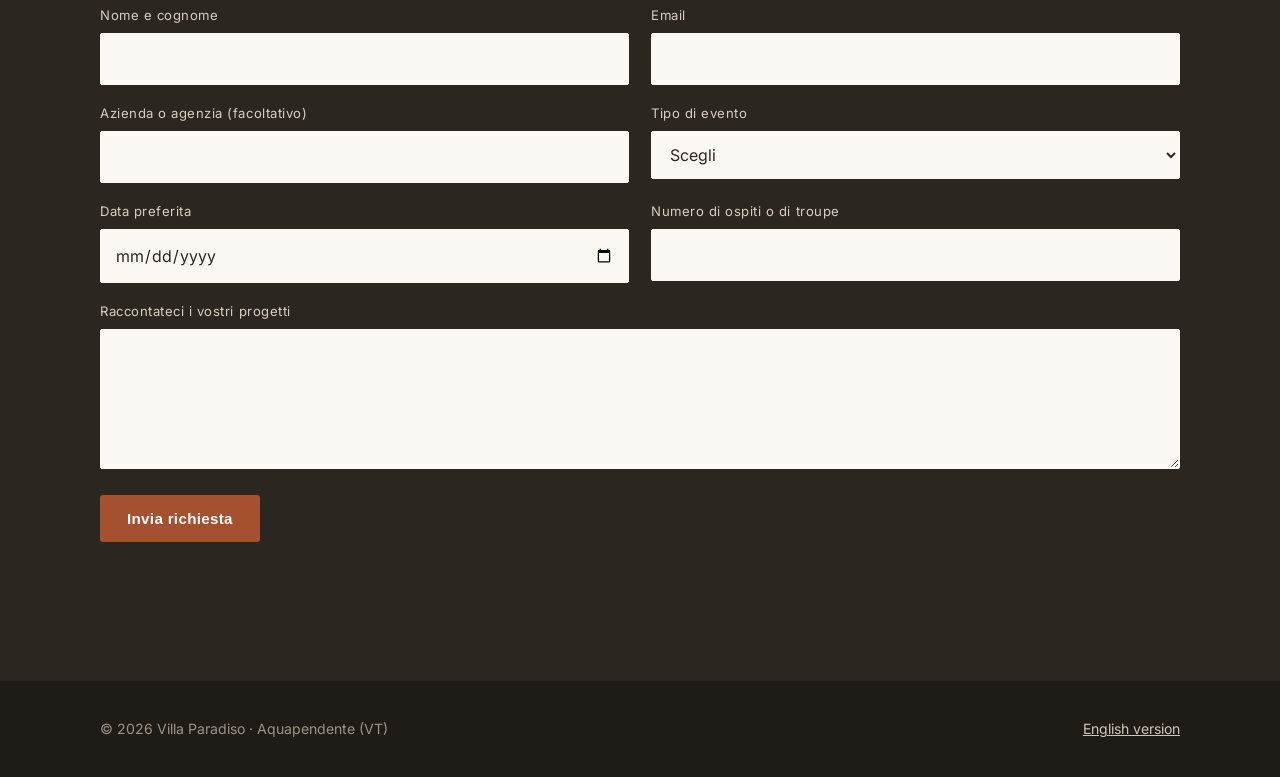
==== commit 9956b1eb: "Correct family name to Costantini Brancadoro Co-Authored-By: Claude Opus 5.5 (1M context) <noreply@a" ====
--- a/it/index.html
+++ b/it/index.html
@@ -59,7 +59,7 @@
       <h2>Il vostro sì sotto una volta dipinta</h2>
       <p class="lead">Al cuore della tenuta si trova una piccola cappella consacrata, con la volta interamente affrescata e la porta che si apre su palme e alberi secolari.</p>
       <p>Accoglie una ventina di ospiti tra i più cari per una cerimonia intima, mentre tutti gli altri attendono sul prato. Essendo consacrata, vi si può celebrare un matrimonio religioso, previo accordo con il vostro sacerdote e con la diocesi.</p>
-      <p>La cappella e la villa accanto furono costruite più di due secoli fa, intorno al 1803, dalla famiglia Branadoro Contantini, e ne conservano ancora oggi il carattere storico.</p>
+      <p>La cappella e la villa accanto furono costruite più di due secoli fa, intorno al 1803, dalla famiglia Costantini Brancadoro, e ne conservano ancora oggi il carattere storico.</p>
       <p>Poche location nel centro Italia offrono una cappella privata riservata solo a chi affitta la tenuta quel giorno.</p>
     </div>
   </div>
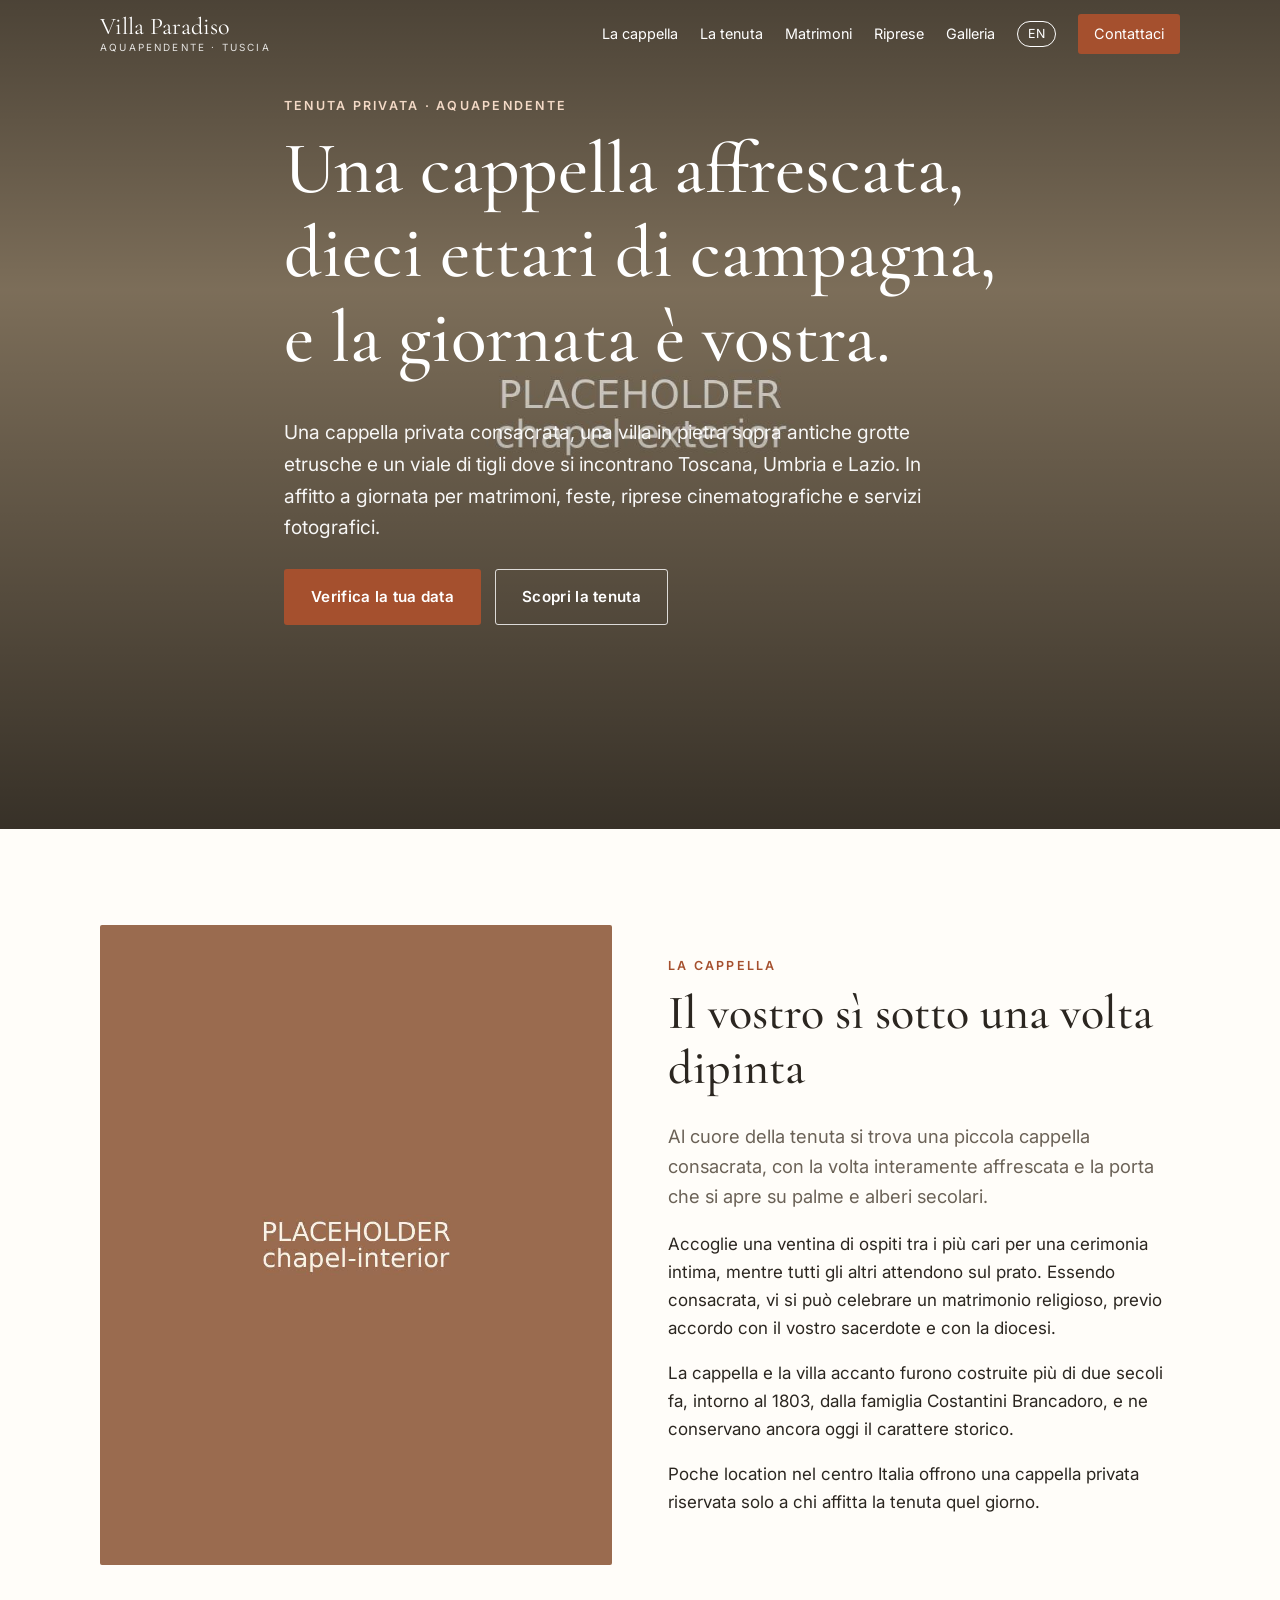
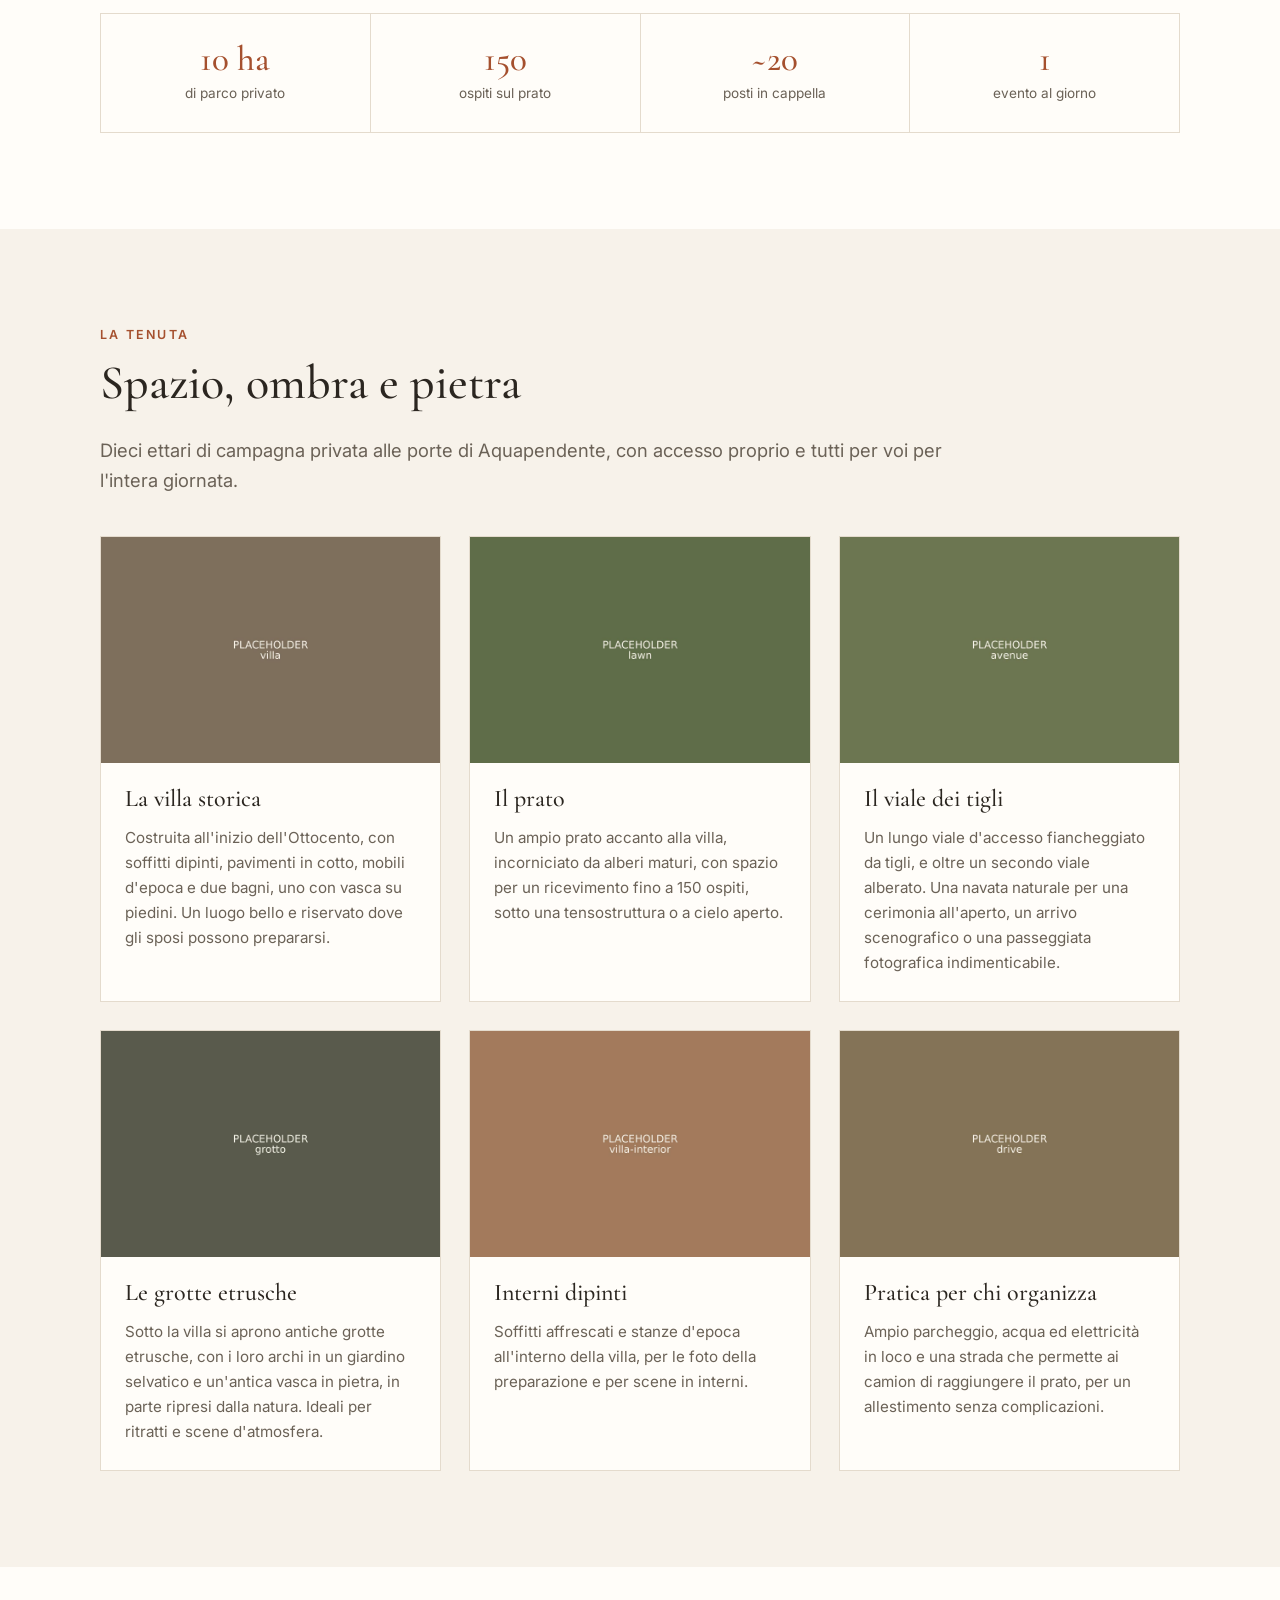
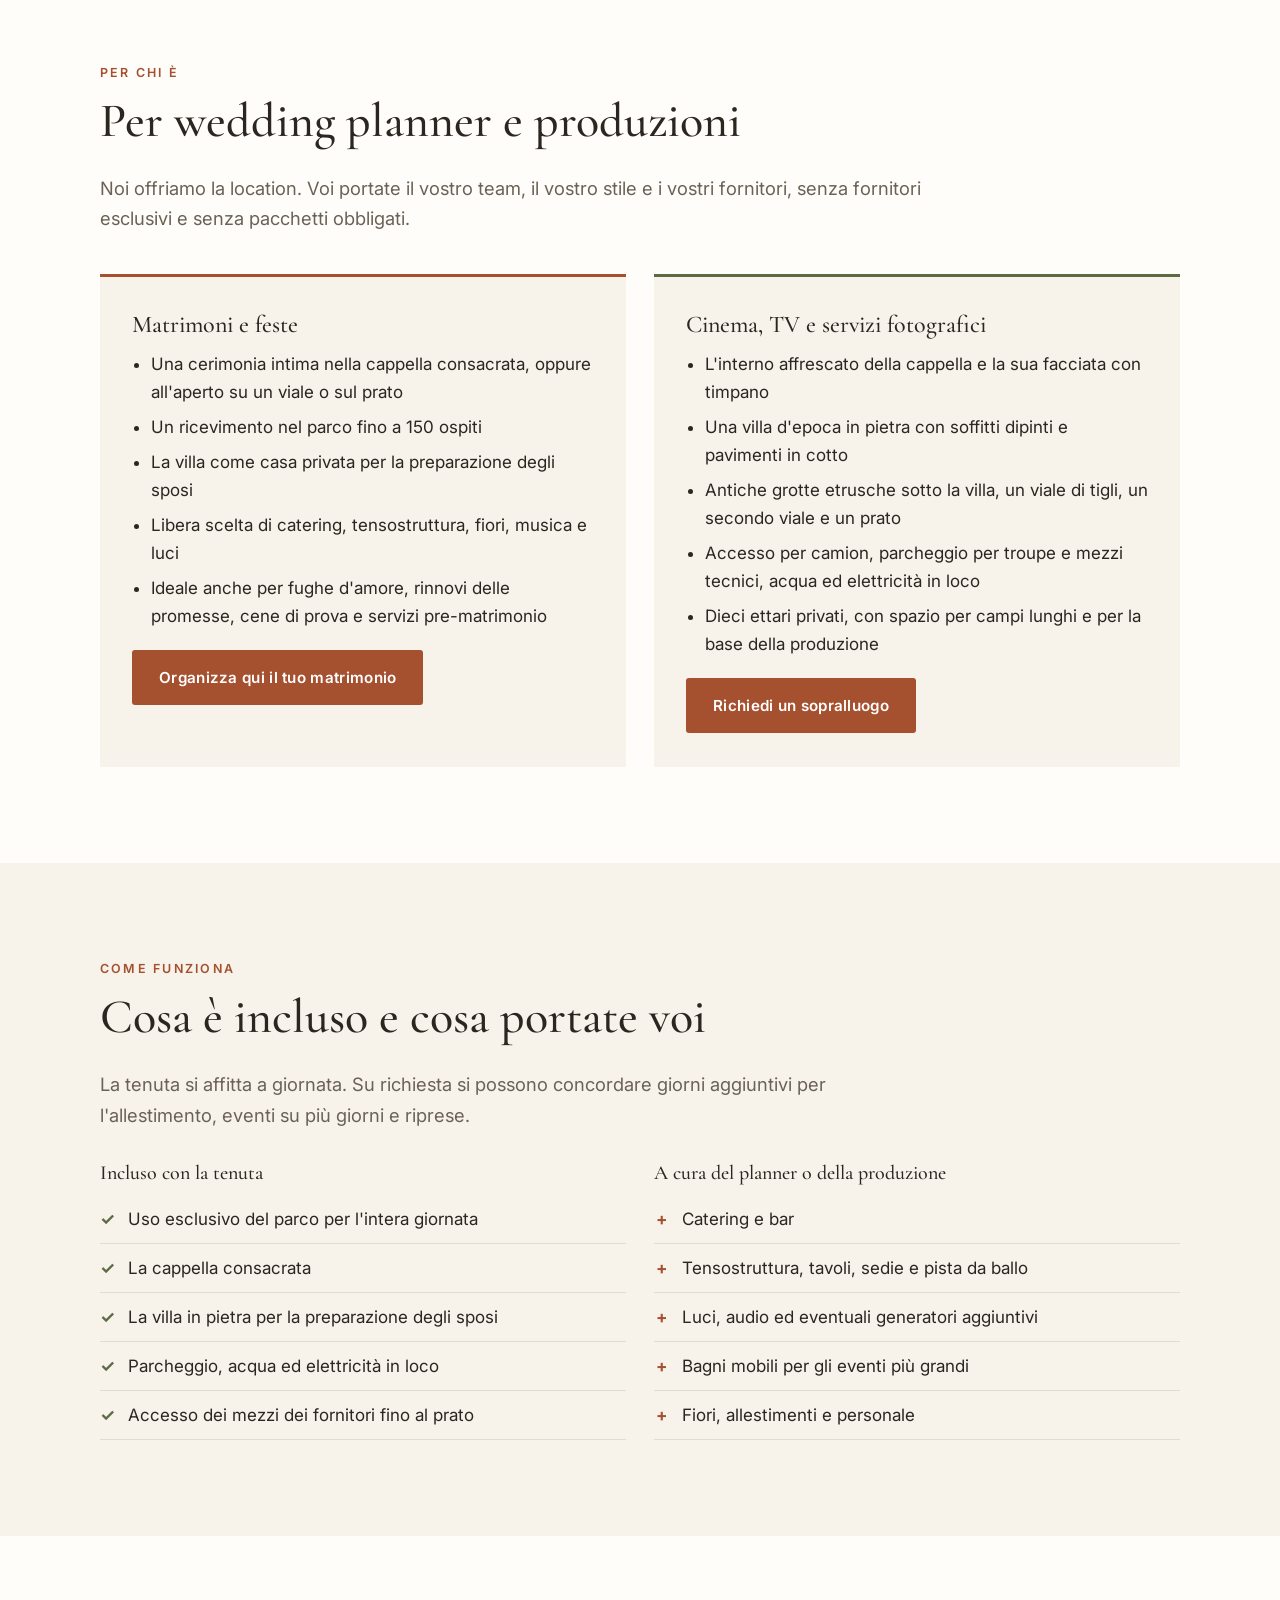
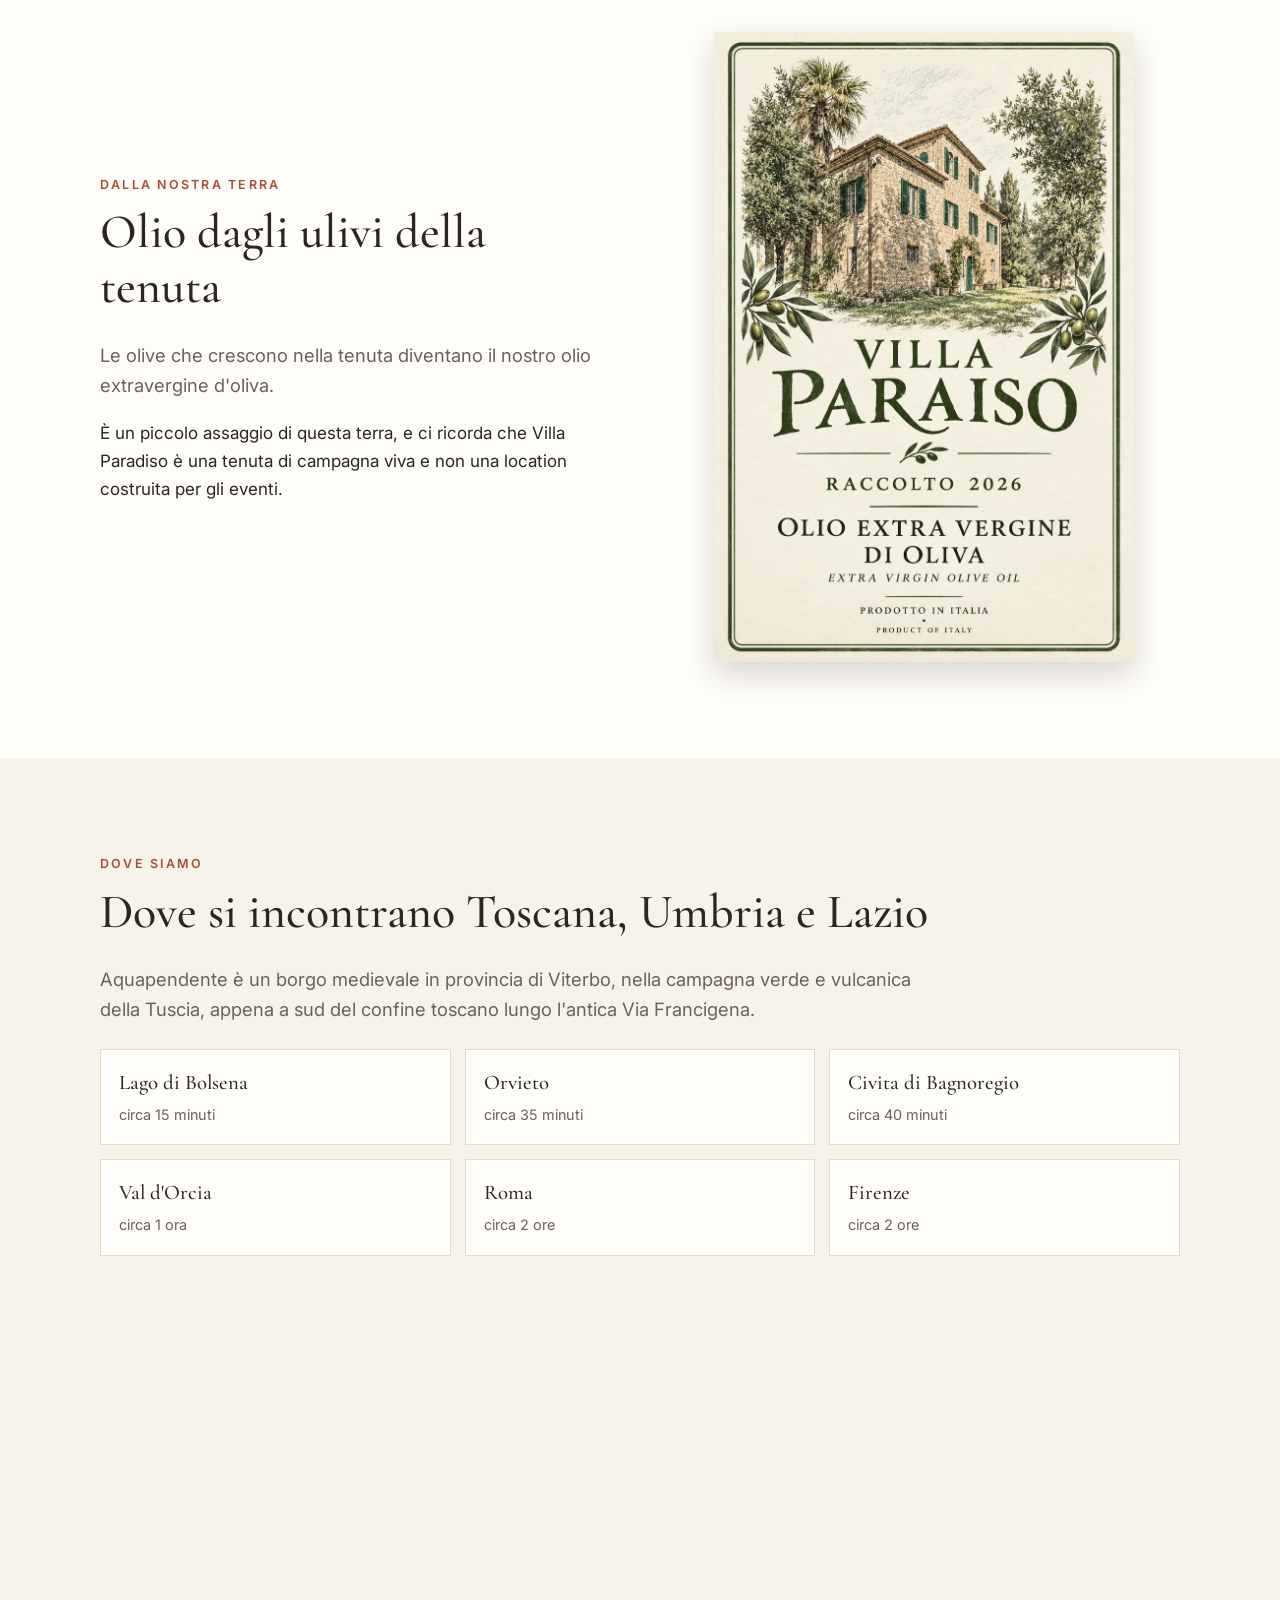
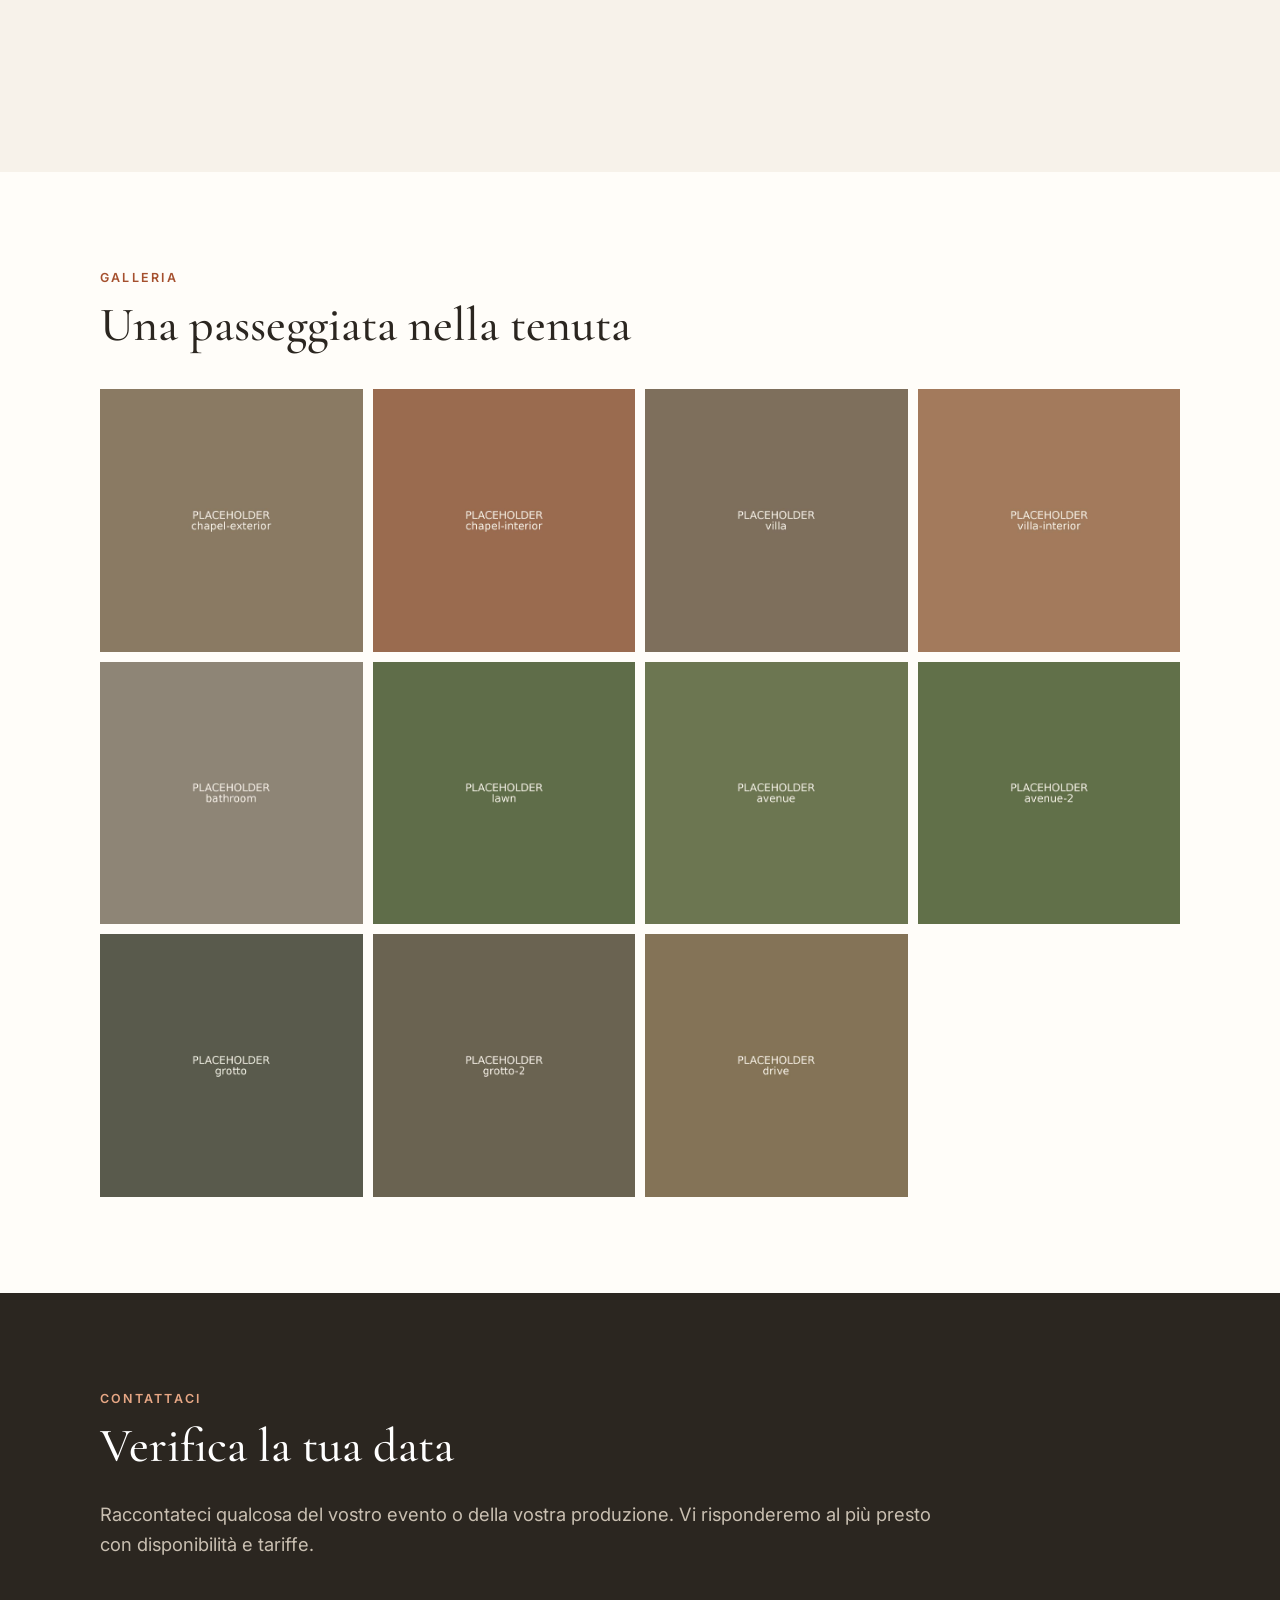
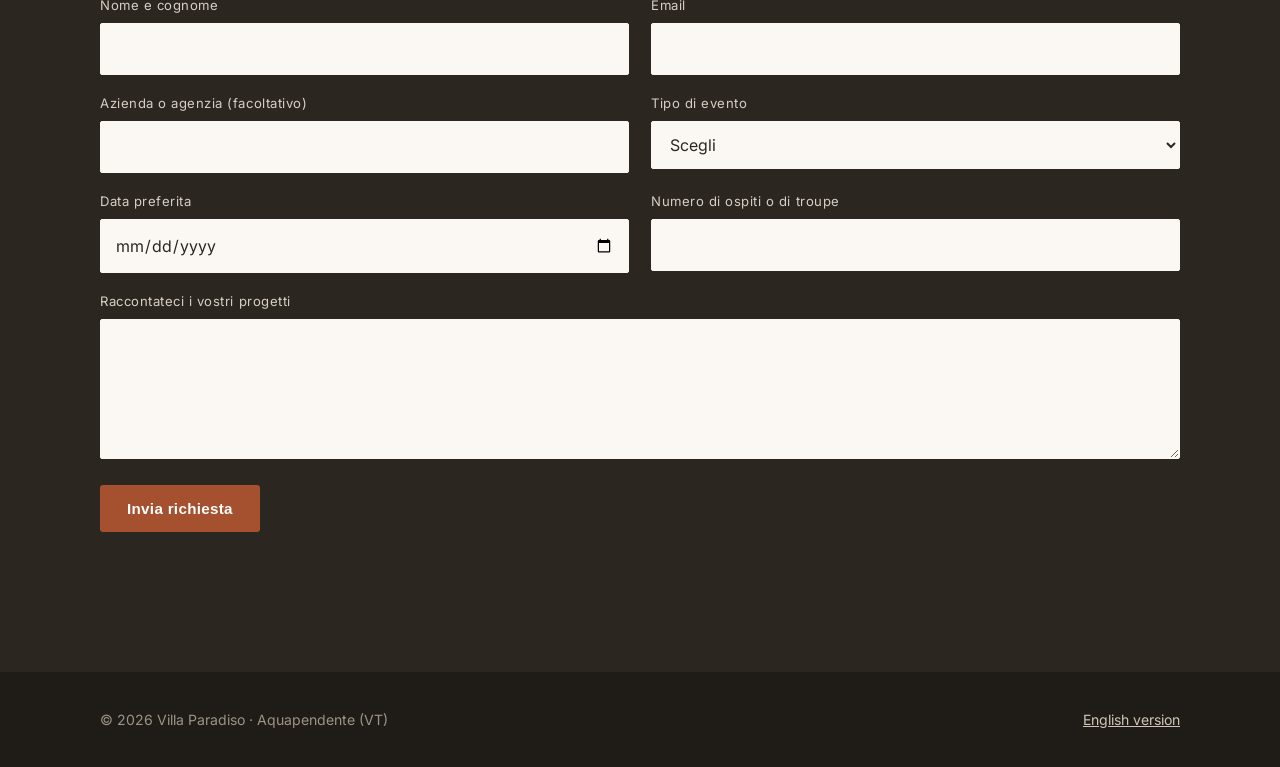
==== commit eca5694c: "Add the estate olive oil label Co-Authored-By: Claude Opus 5.5 (1M context) <noreply@anthropic.com> " ====
--- a/it/index.html
+++ b/it/index.html
@@ -232,7 +232,6 @@
       <button><img src="../assets/img/grotto.jpg" alt="Le grotte etrusche sotto la villa" loading="lazy"></button>
       <button><img src="../assets/img/grotto-2.jpg" alt="Vasca in pietra nel giardino delle grotte" loading="lazy"></button>
       <button><img src="../assets/img/drive.jpg" alt="La strada che attraversa la tenuta" loading="lazy"></button>
-      <button><img src="../assets/img/olive-oil.jpg" alt="L'olio della tenuta" loading="lazy"></button>
     </div>
   </div>
 </section>
--- a/assets/css/style.css
+++ b/assets/css/style.css
@@ -181,3 +181,6 @@
   form.enquiry { grid-template-columns: 1fr; }
   .audience-panel { padding: 26px 22px; }
 }
+
+/* Olive oil label: show the whole label, not a crop */
+#olive-oil .split-media img { aspect-ratio: auto; max-width: 420px; margin: 0 auto; box-shadow: 0 12px 30px rgba(43, 38, 32, .18); }
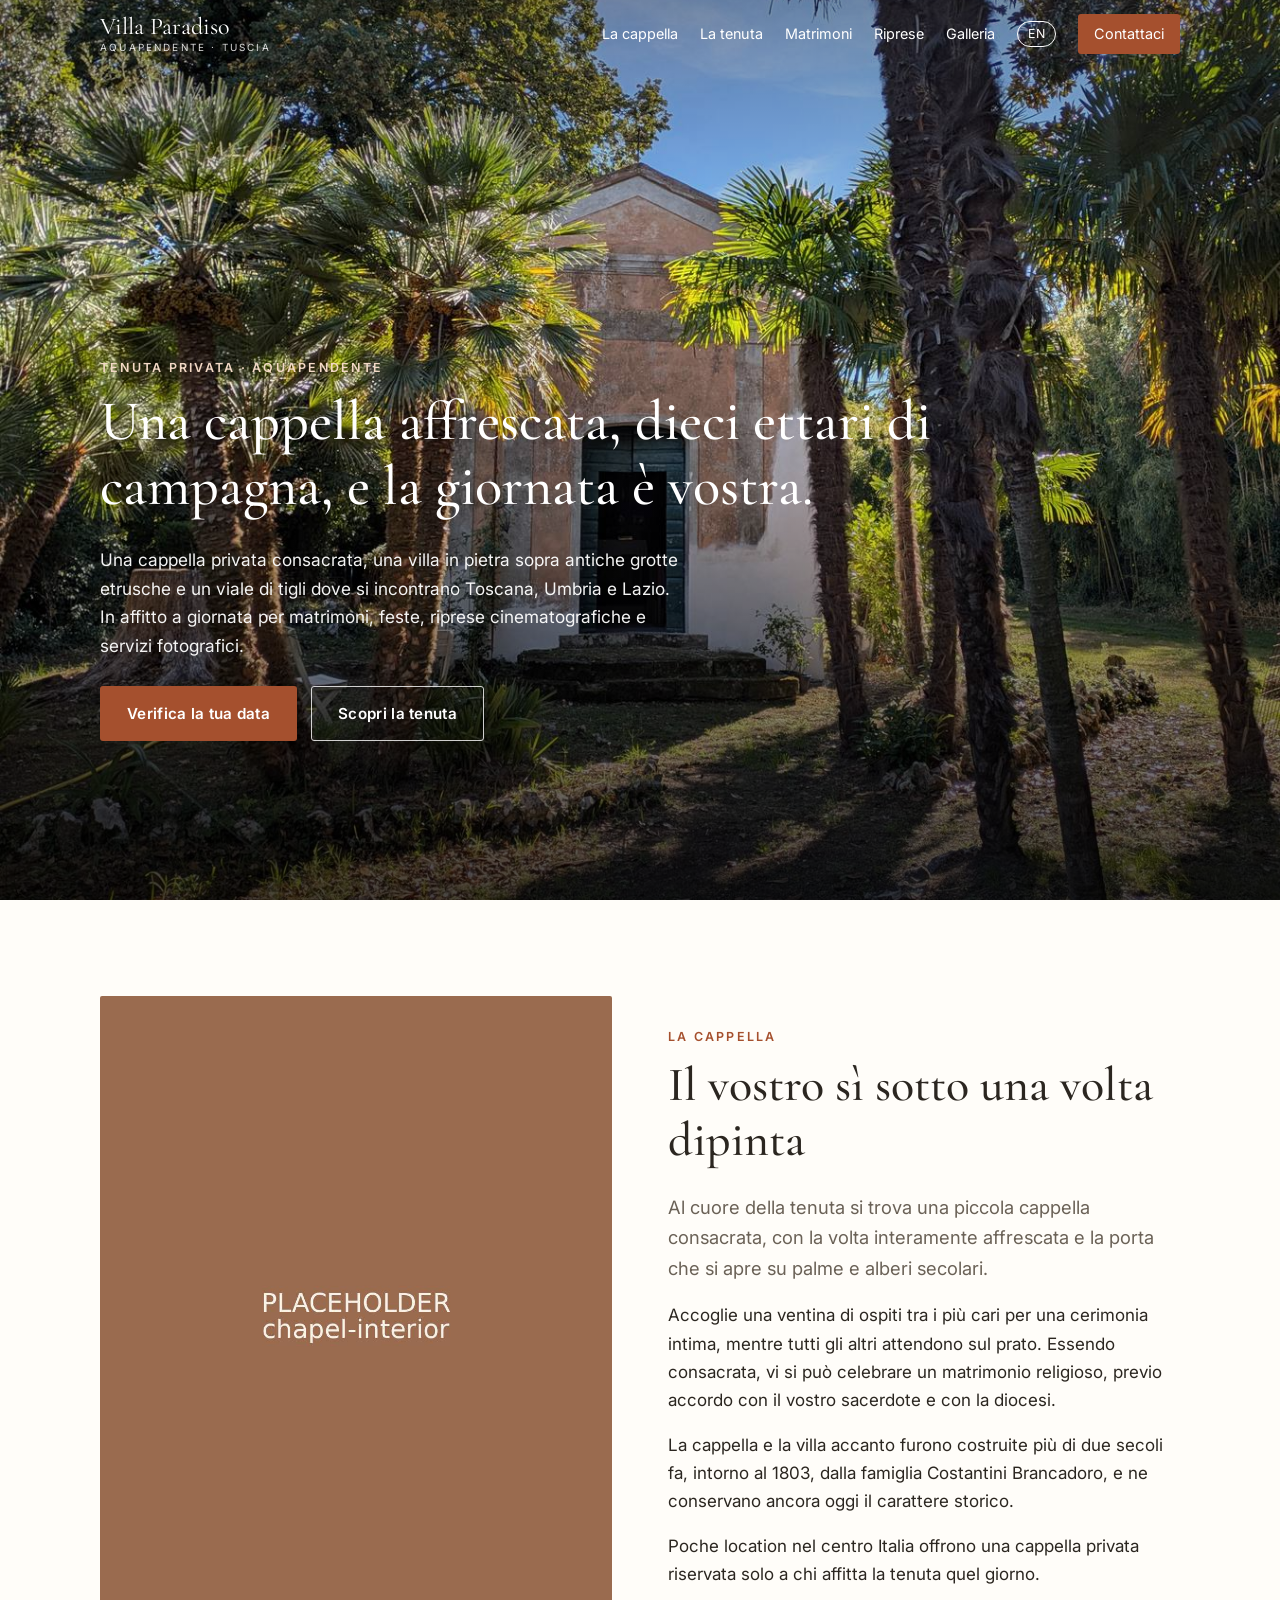
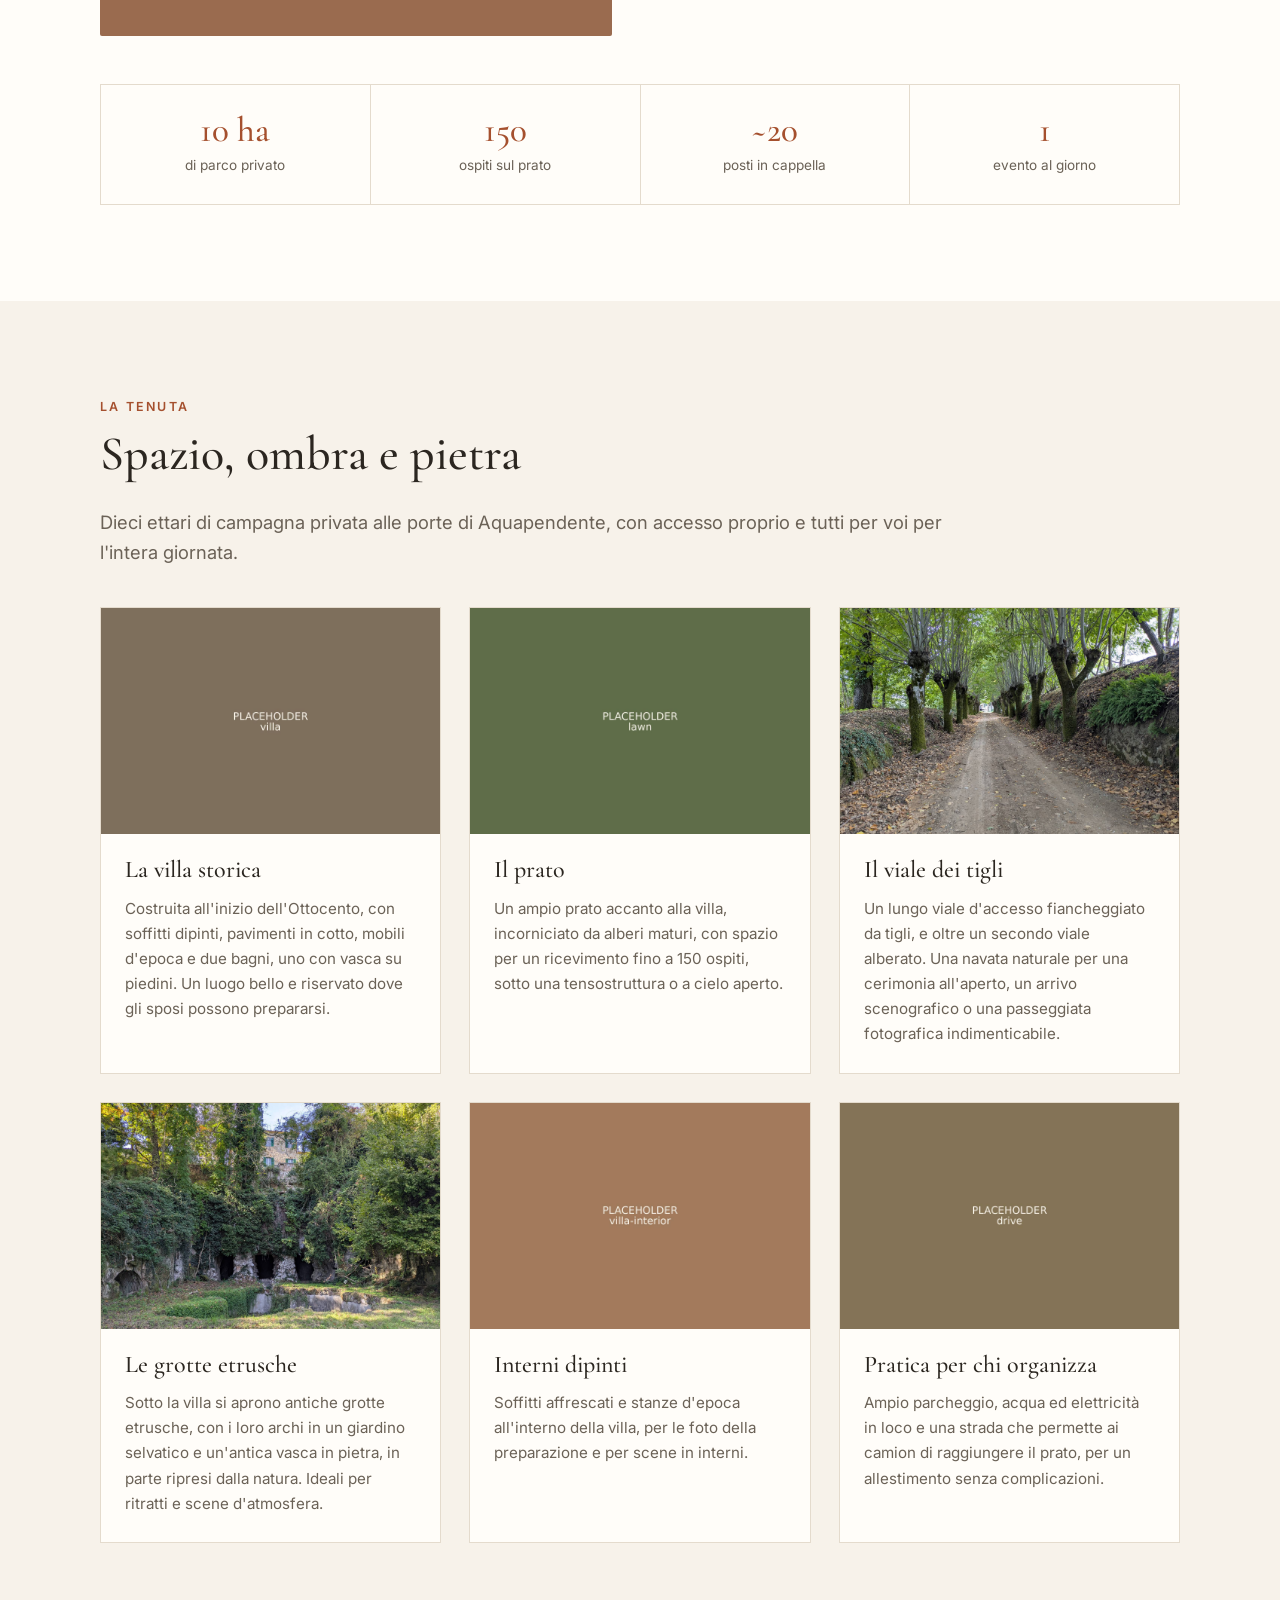
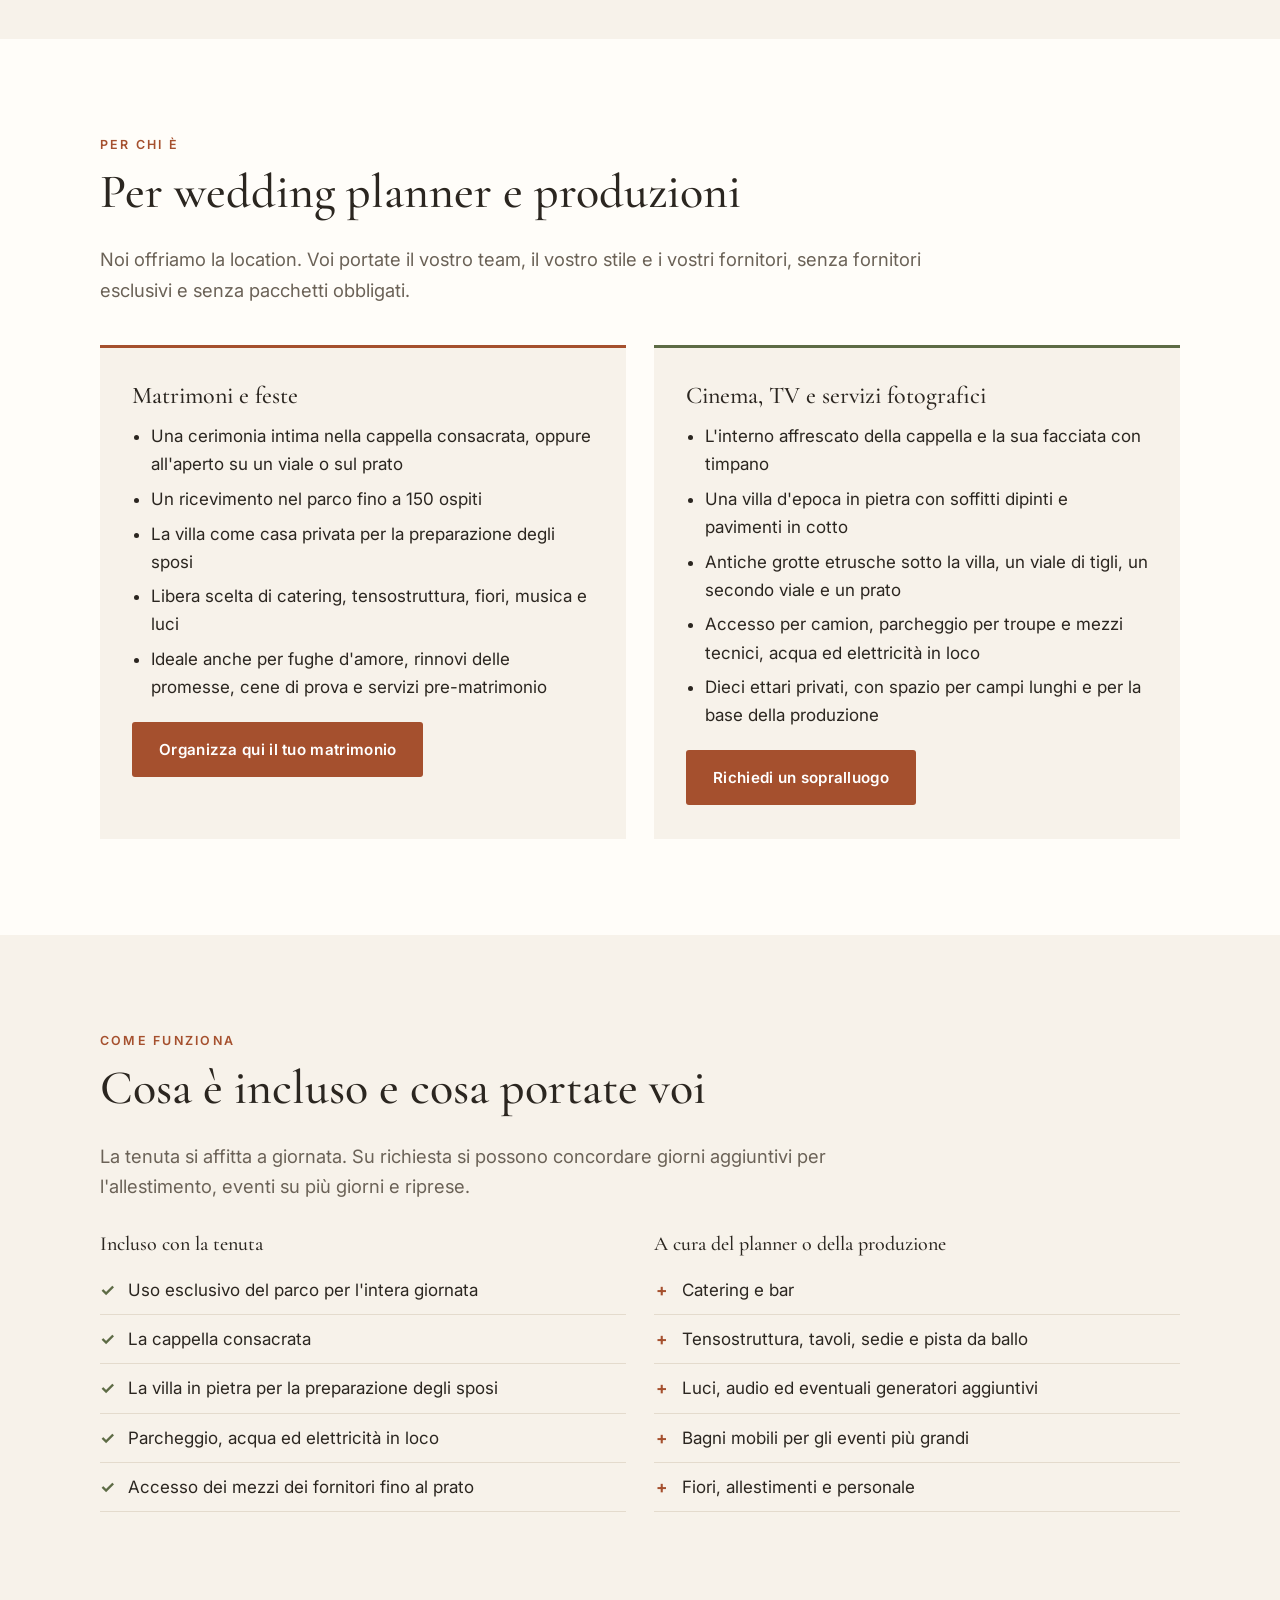
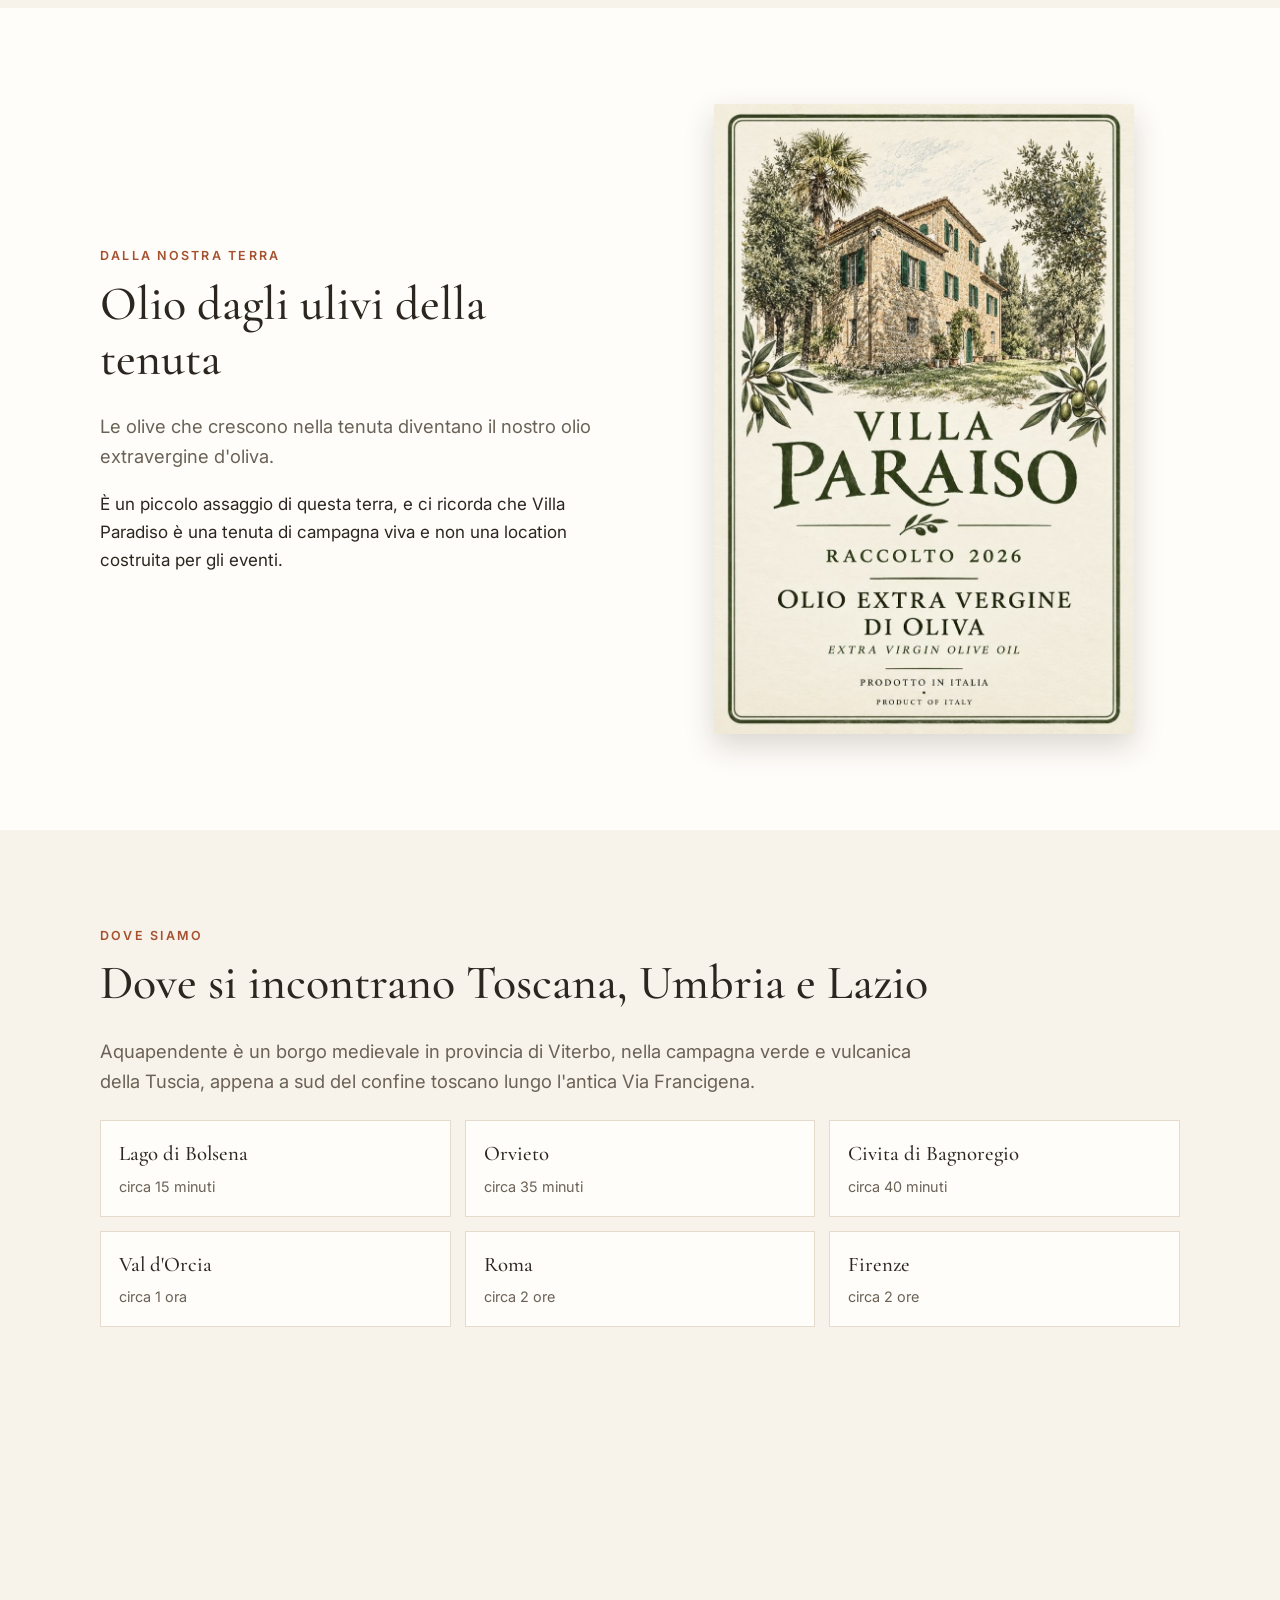
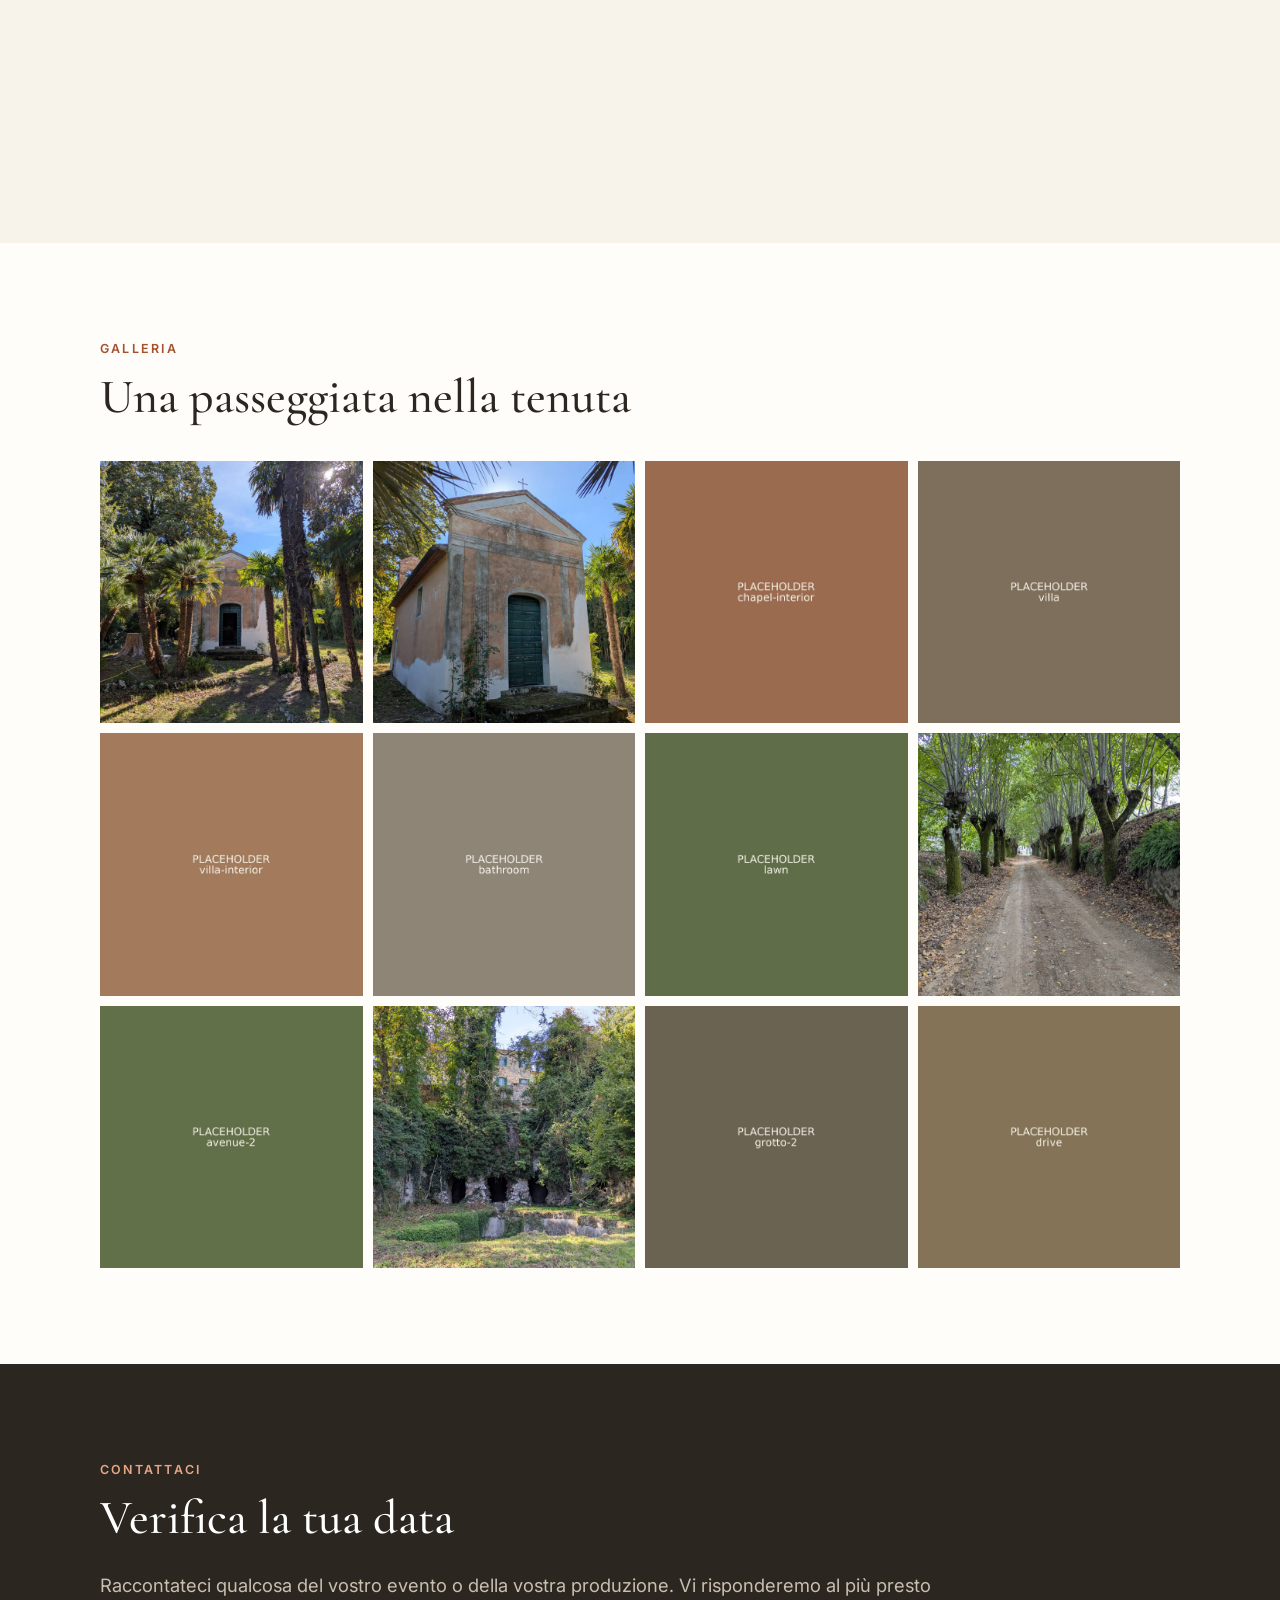
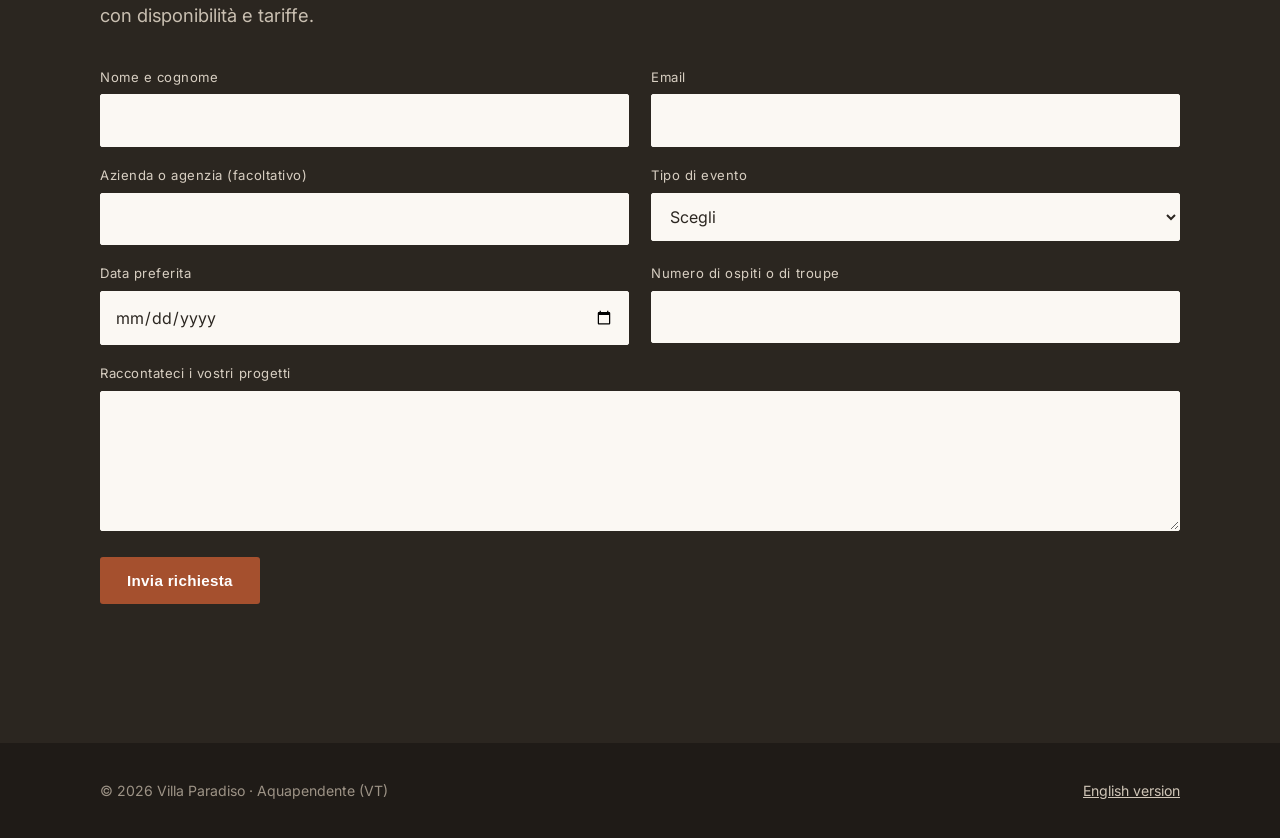
==== commit 500abe31: "Add first real photos: chapel hero, chapel facade, Etruscan caves, linden drive Photos resized and s" ====
--- a/it/index.html
+++ b/it/index.html
@@ -39,10 +39,10 @@
 
 <main id="top">
 
-<section class="hero" style="background-image:url('../assets/img/chapel-exterior.jpg')">
+<section class="hero" style="background-position:center 60%;background-image:url('../assets/img/chapel-exterior.jpg')">
   <div class="wrap">
     <div class="eyebrow">Tenuta privata · Aquapendente</div>
-    <h1>Una cappella affrescata,<br>dieci ettari di campagna,<br>e la giornata è vostra.</h1>
+    <h1>Una cappella affrescata, dieci ettari di campagna, e la giornata è vostra.</h1>
     <p>Una cappella privata consacrata, una villa in pietra sopra antiche grotte etrusche e un viale di tigli dove si incontrano Toscana, Umbria e Lazio. In affitto a giornata per matrimoni, feste, riprese cinematografiche e servizi fotografici.</p>
     <div class="hero-actions">
       <a class="btn btn-primary" href="#enquire">Verifica la tua data</a>
@@ -222,6 +222,7 @@
     <h2>Una passeggiata nella tenuta</h2>
     <div class="gallery">
       <button><img src="../assets/img/chapel-exterior.jpg" alt="La facciata della cappella tra le palme" loading="lazy"></button>
+      <button><img src="../assets/img/chapel-facade.jpg" alt="La facciata della cappella e la porta verde" loading="lazy"></button>
       <button><img src="../assets/img/chapel-interior.jpg" alt="L'interno affrescato della cappella" loading="lazy"></button>
       <button><img src="../assets/img/villa.jpg" alt="La villa in pietra" loading="lazy"></button>
       <button><img src="../assets/img/villa-interior.jpg" alt="Soffitto dipinto nella villa" loading="lazy"></button>
--- a/assets/css/style.css
+++ b/assets/css/style.css
@@ -184,3 +184,10 @@
 
 /* Olive oil label: show the whole label, not a crop */
 #olive-oil .split-media img { aspect-ratio: auto; max-width: 420px; margin: 0 auto; box-shadow: 0 12px 30px rgba(43, 38, 32, .18); }
+
+/* Hero: keep the text low and compact so the chapel stays visible above it */
+.hero { min-height: 100vh; }
+.hero::before { background: linear-gradient(180deg, rgba(0,0,0,.35) 0%, rgba(0,0,0,0) 30%, rgba(0,0,0,.15) 55%, rgba(0,0,0,.72) 100%); }
+.hero .wrap { width: 100%; padding-bottom: 7vh; }
+.hero h1 { font-size: clamp(2.3rem, 4.4vw, 3.6rem); max-width: 16em; }
+.hero p { font-size: 1.08rem; max-width: 34em; }
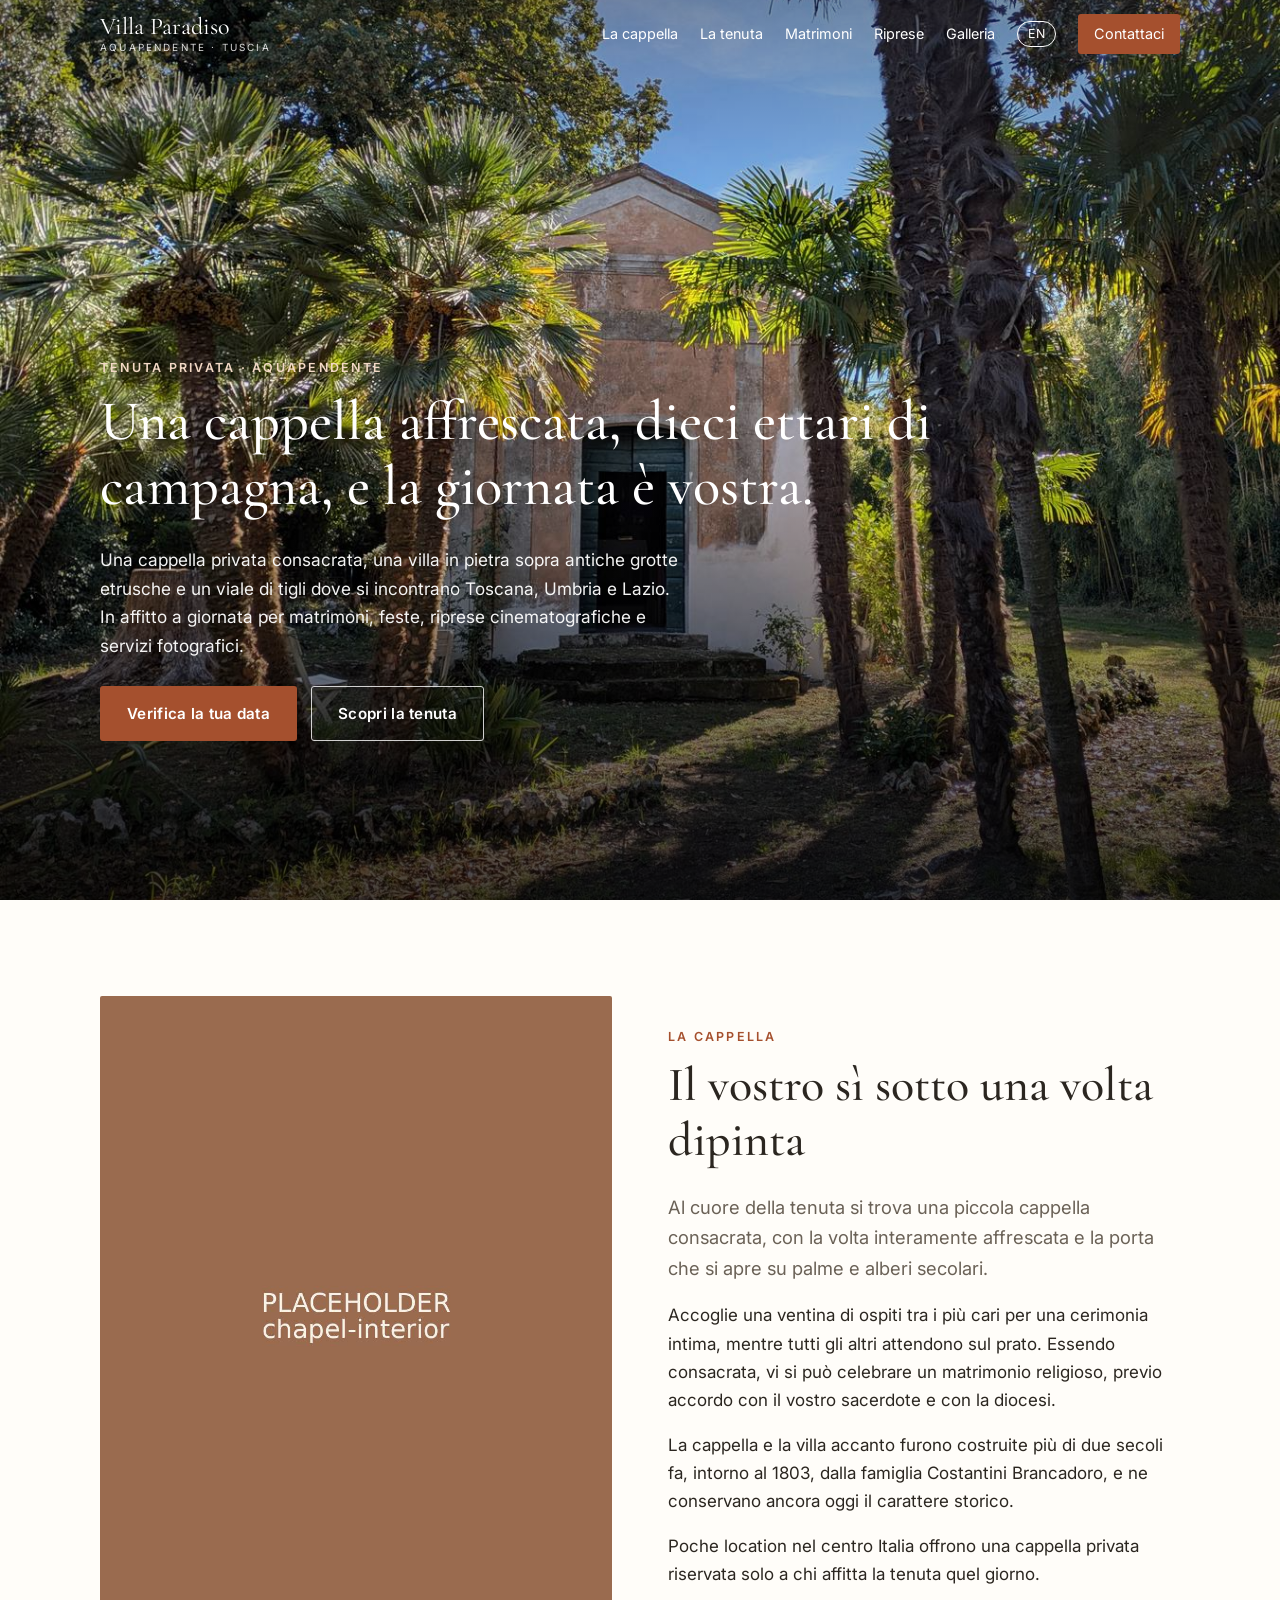
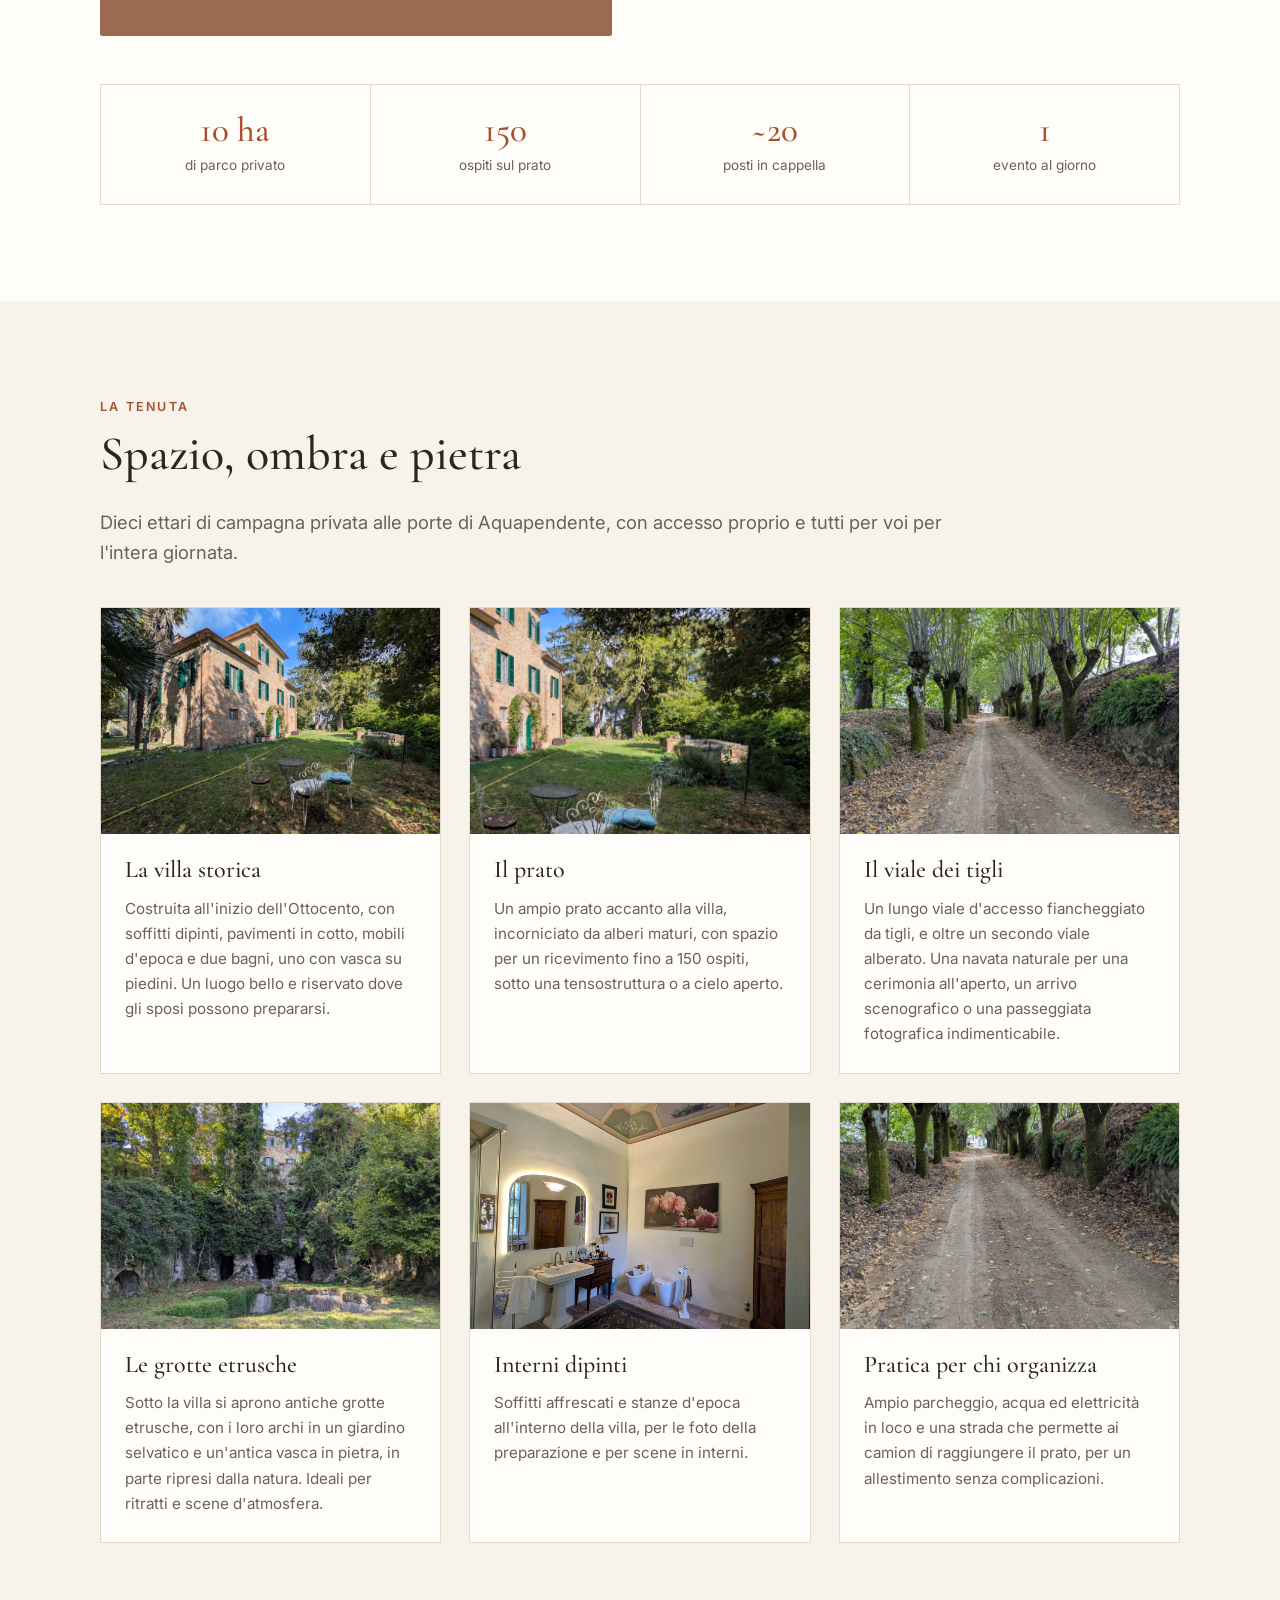
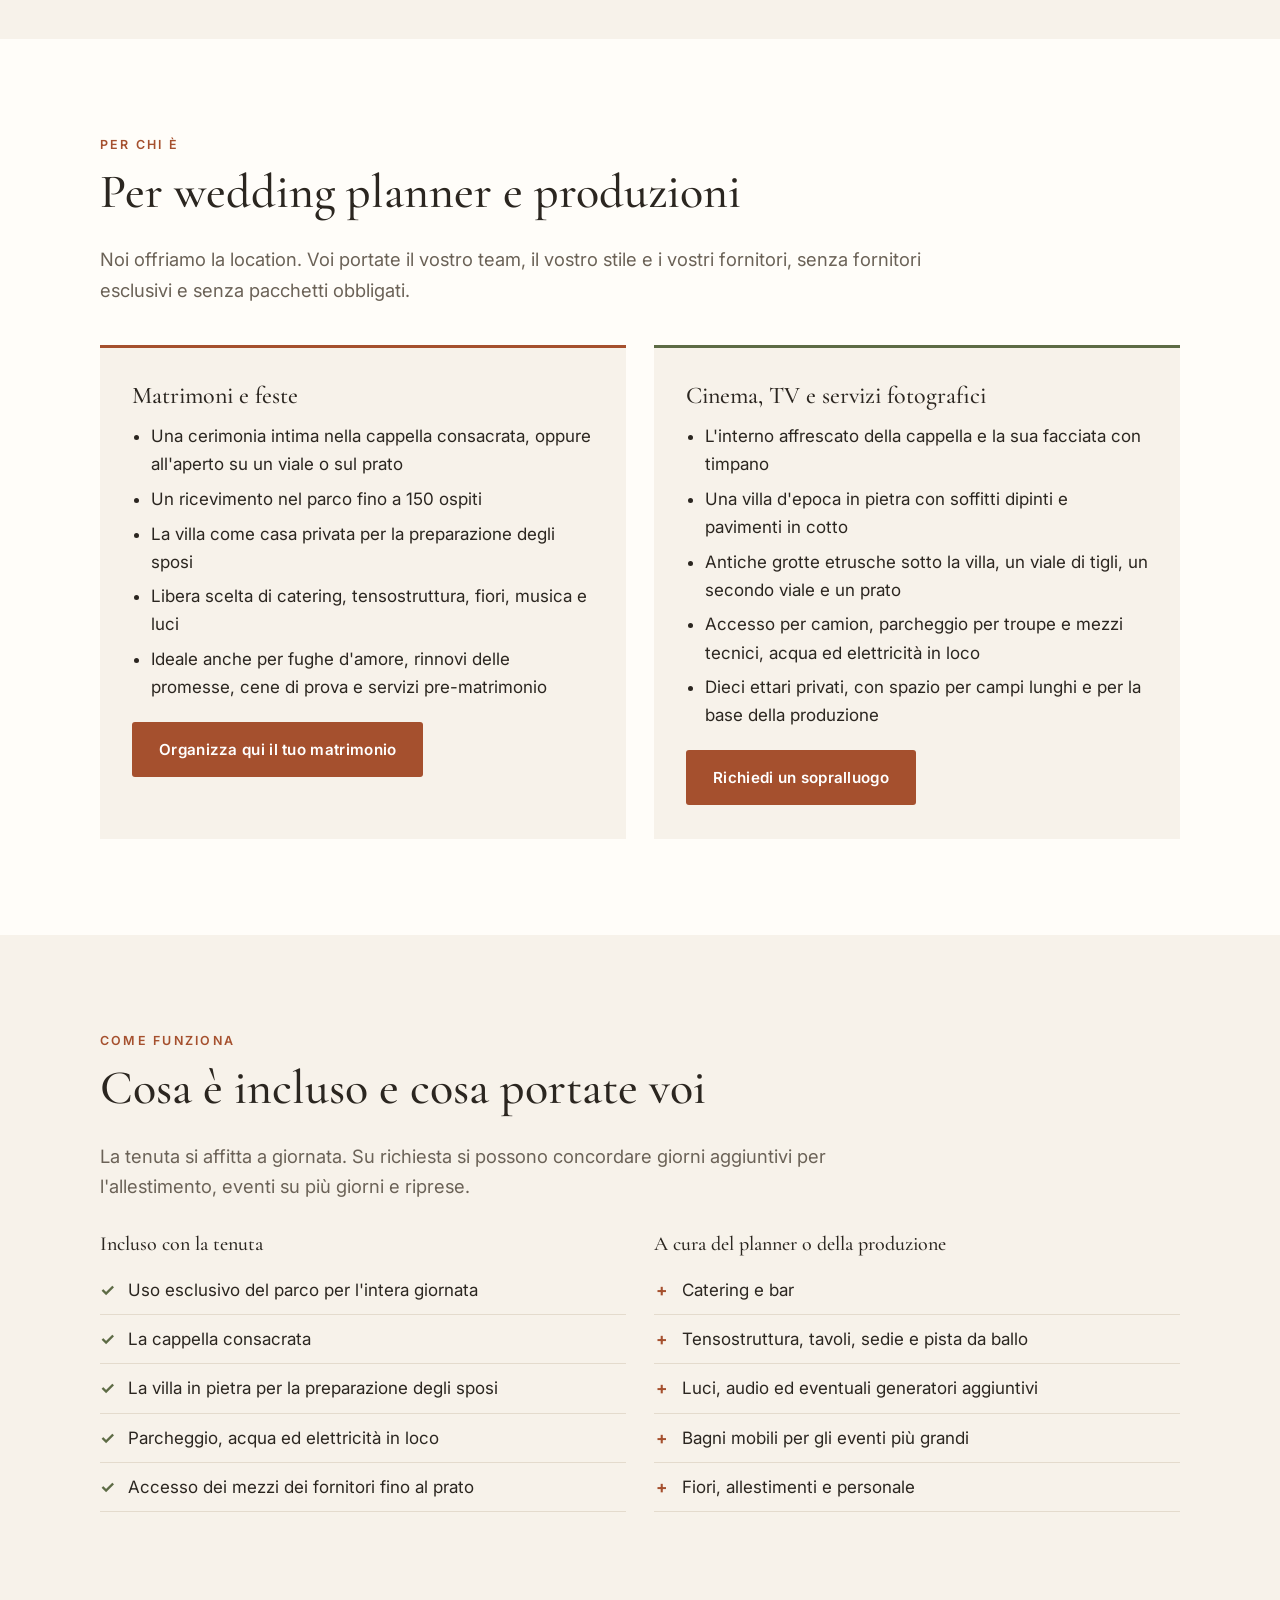
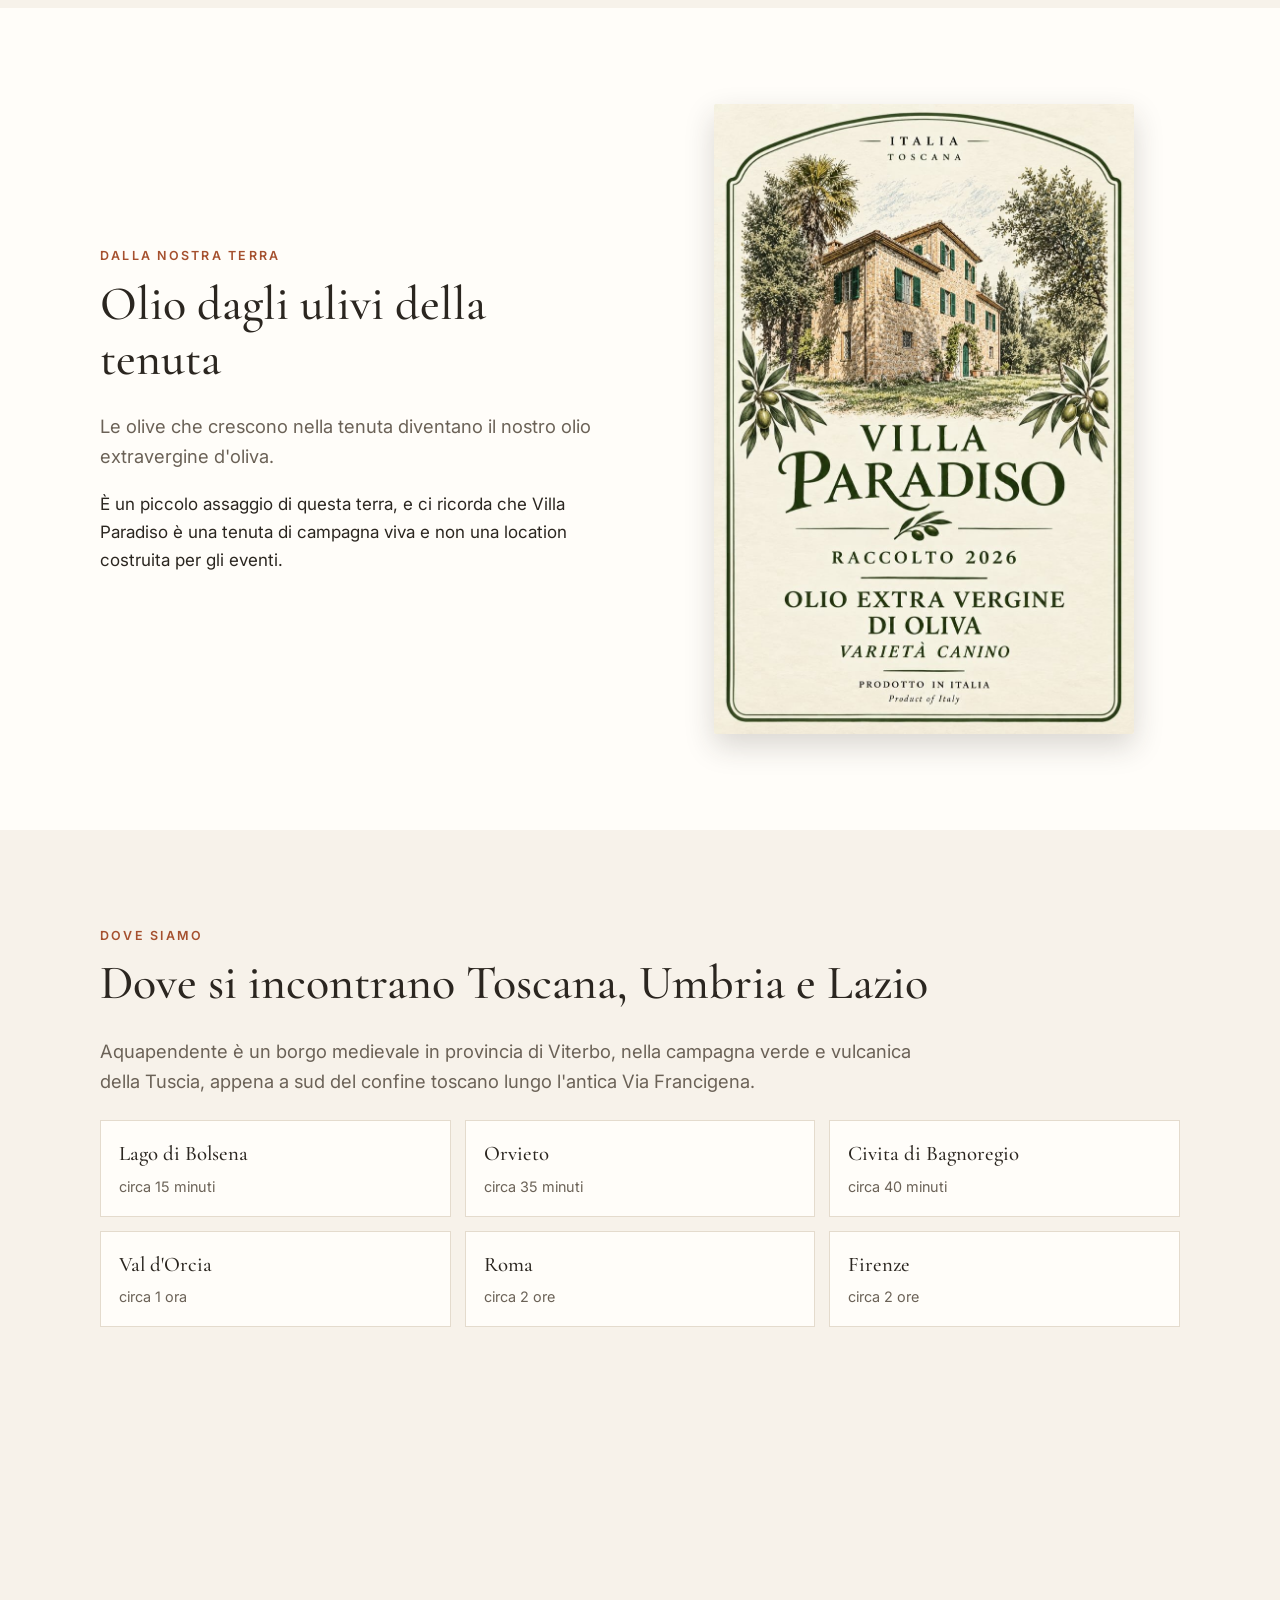
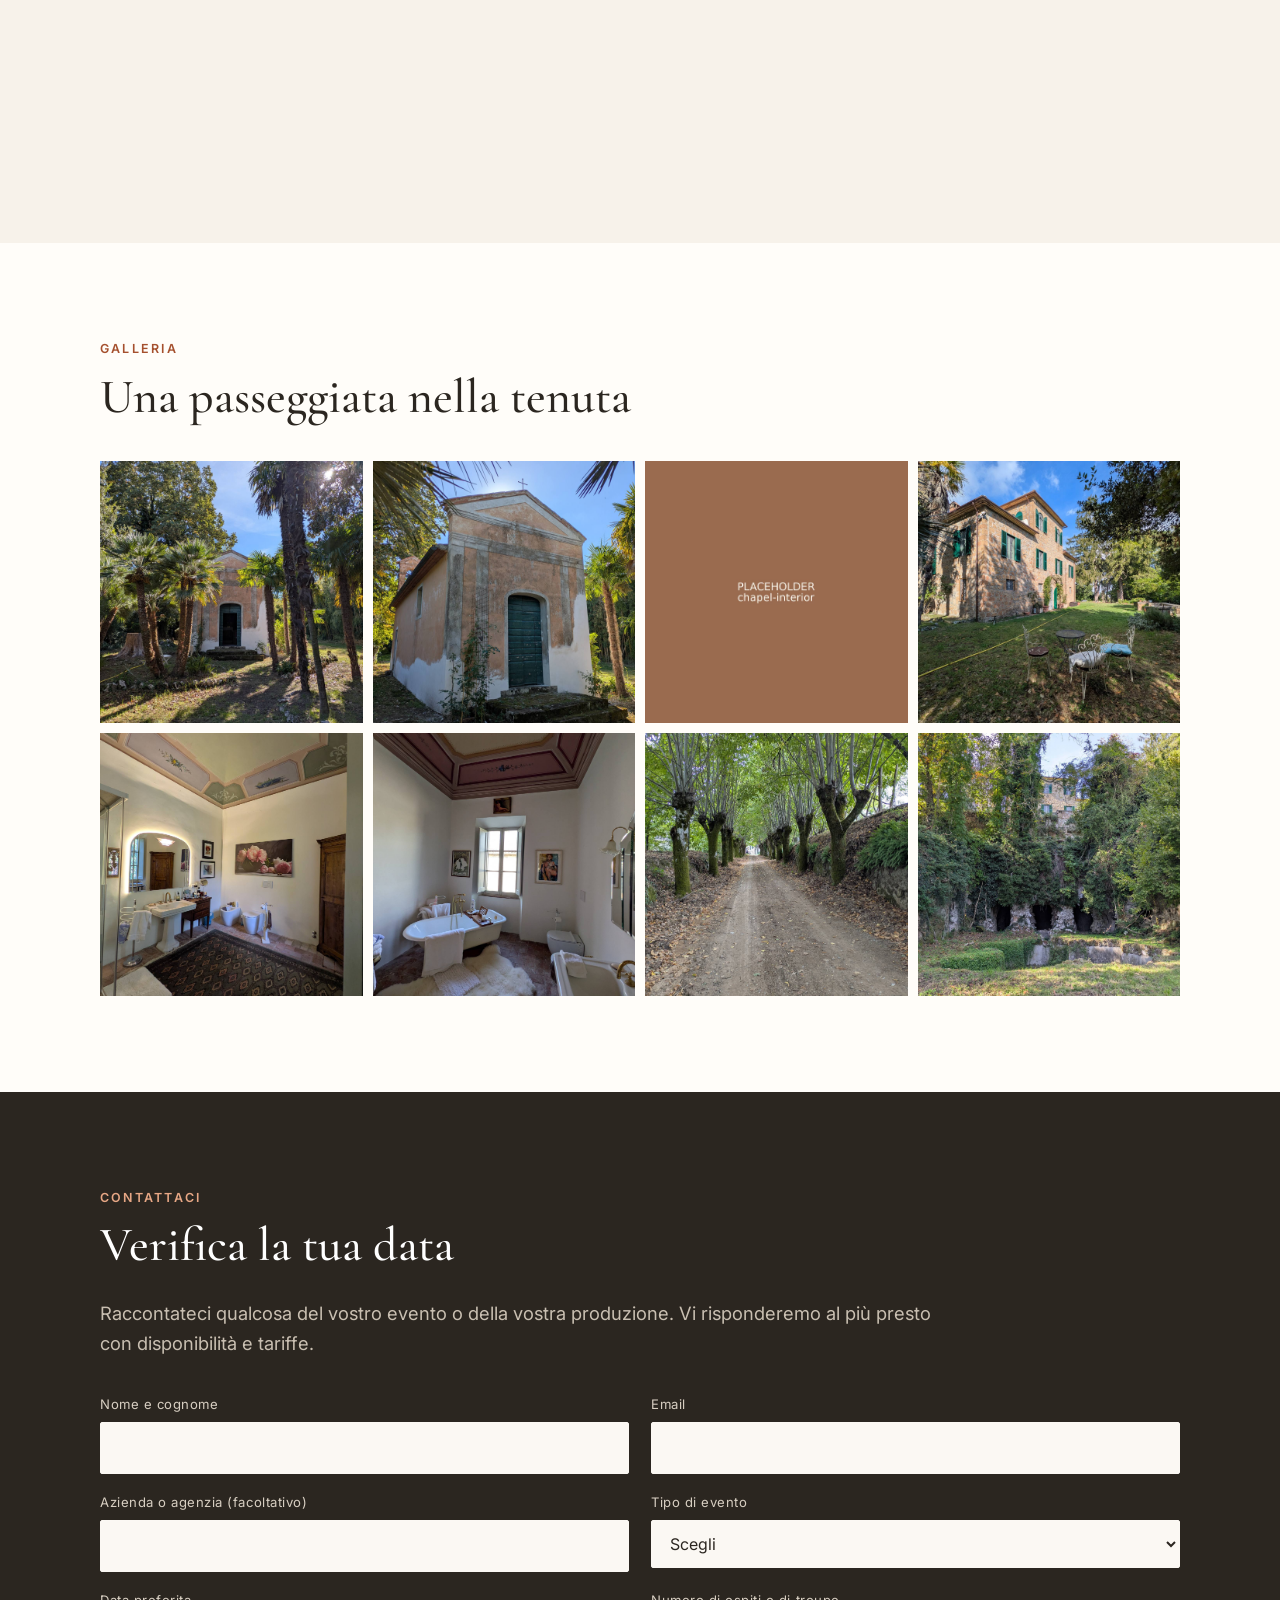
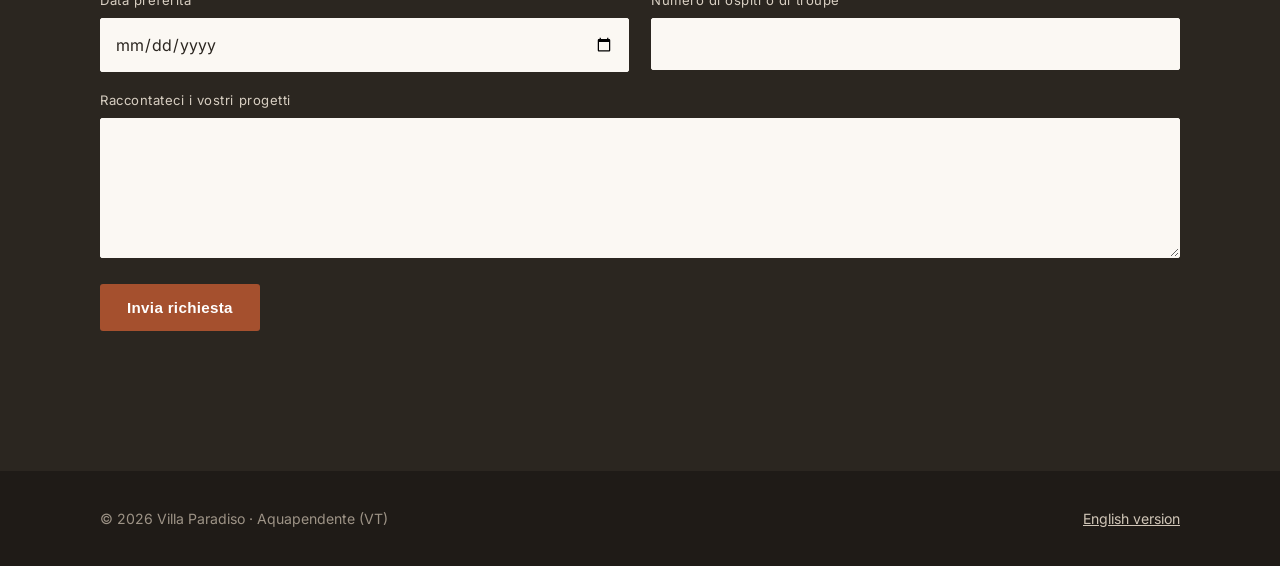
==== commit ad87019b: "Add villa, lawn, interiors, bathroom, drive photos and updated label Co-Authored-By: Claude Opus 5.5" ====
--- a/it/index.html
+++ b/it/index.html
@@ -227,12 +227,8 @@
       <button><img src="../assets/img/villa.jpg" alt="La villa in pietra" loading="lazy"></button>
       <button><img src="../assets/img/villa-interior.jpg" alt="Soffitto dipinto nella villa" loading="lazy"></button>
       <button><img src="../assets/img/bathroom.jpg" alt="Bagno con vasca su piedini" loading="lazy"></button>
-      <button><img src="../assets/img/lawn.jpg" alt="Il prato e gli alberi secolari" loading="lazy"></button>
       <button><img src="../assets/img/avenue.jpg" alt="Il viale dei tigli" loading="lazy"></button>
-      <button><img src="../assets/img/avenue-2.jpg" alt="Il secondo viale" loading="lazy"></button>
       <button><img src="../assets/img/grotto.jpg" alt="Le grotte etrusche sotto la villa" loading="lazy"></button>
-      <button><img src="../assets/img/grotto-2.jpg" alt="Vasca in pietra nel giardino delle grotte" loading="lazy"></button>
-      <button><img src="../assets/img/drive.jpg" alt="La strada che attraversa la tenuta" loading="lazy"></button>
     </div>
   </div>
 </section>
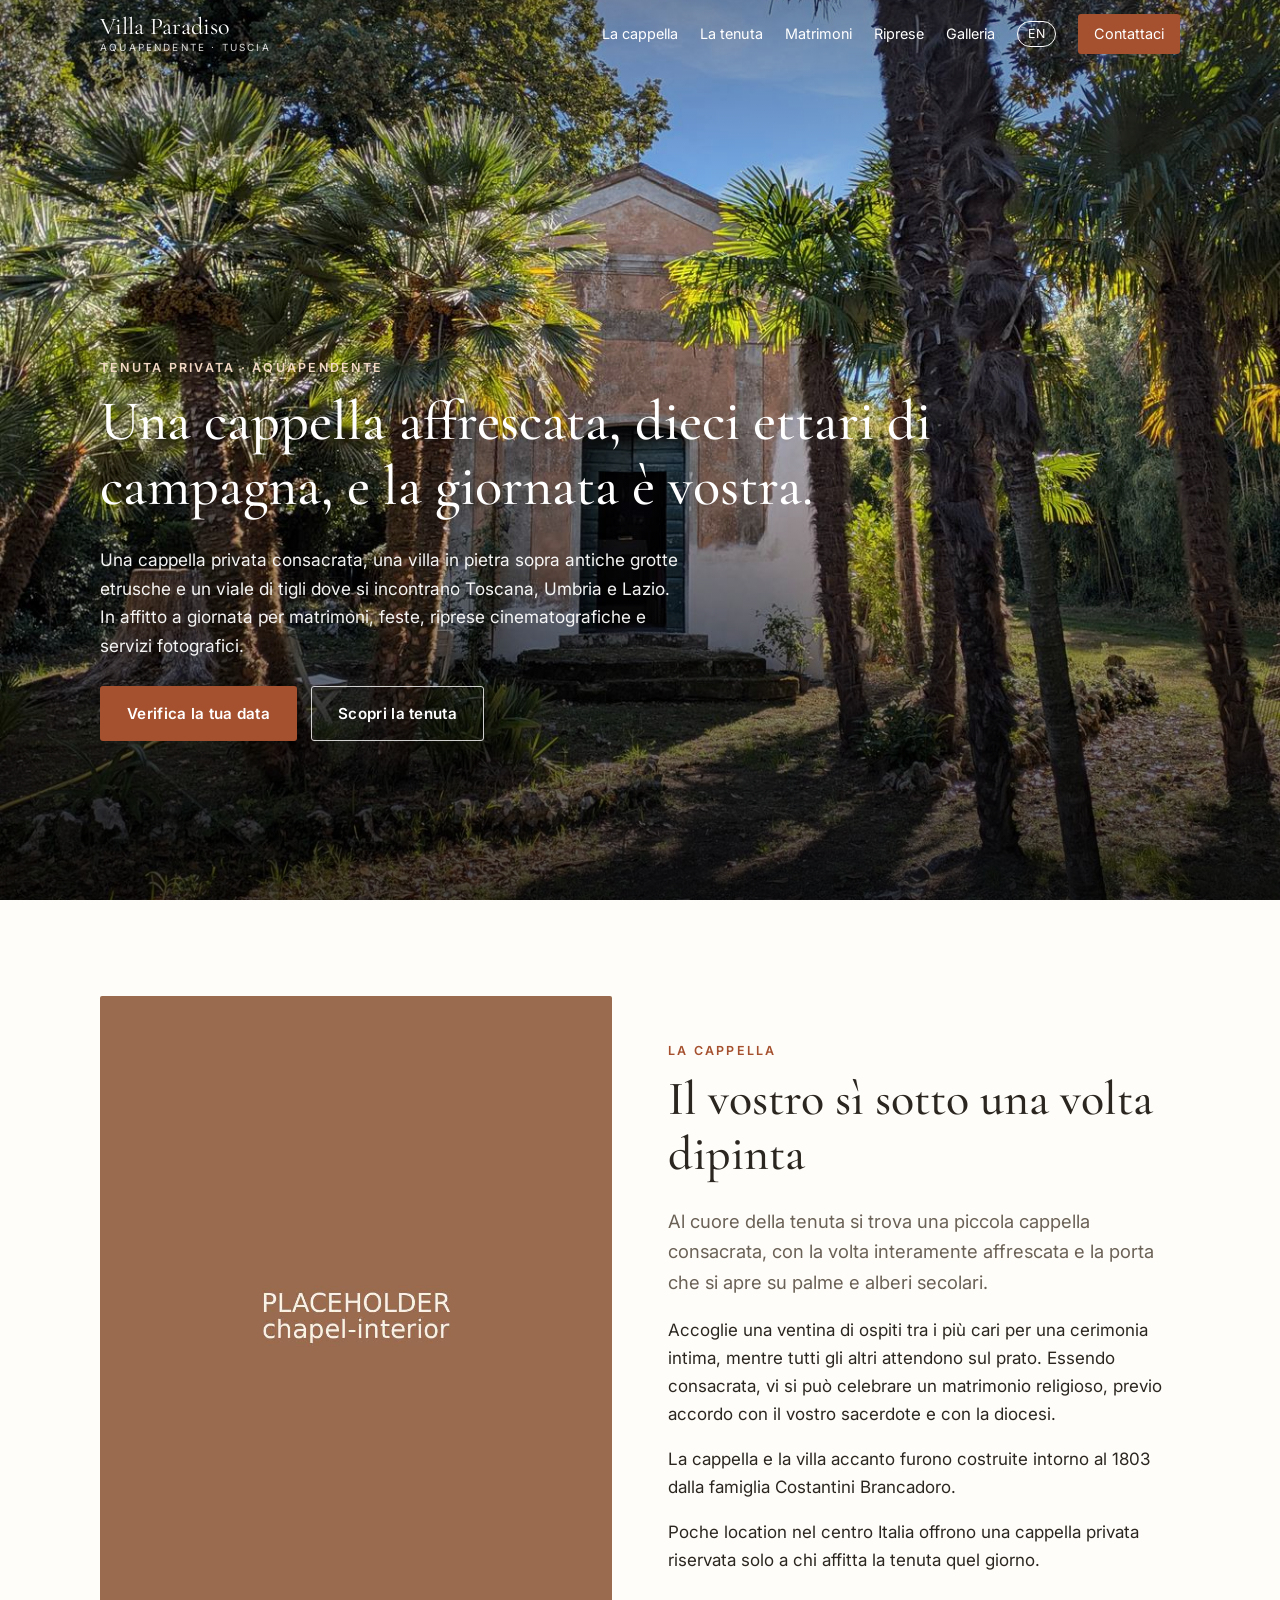
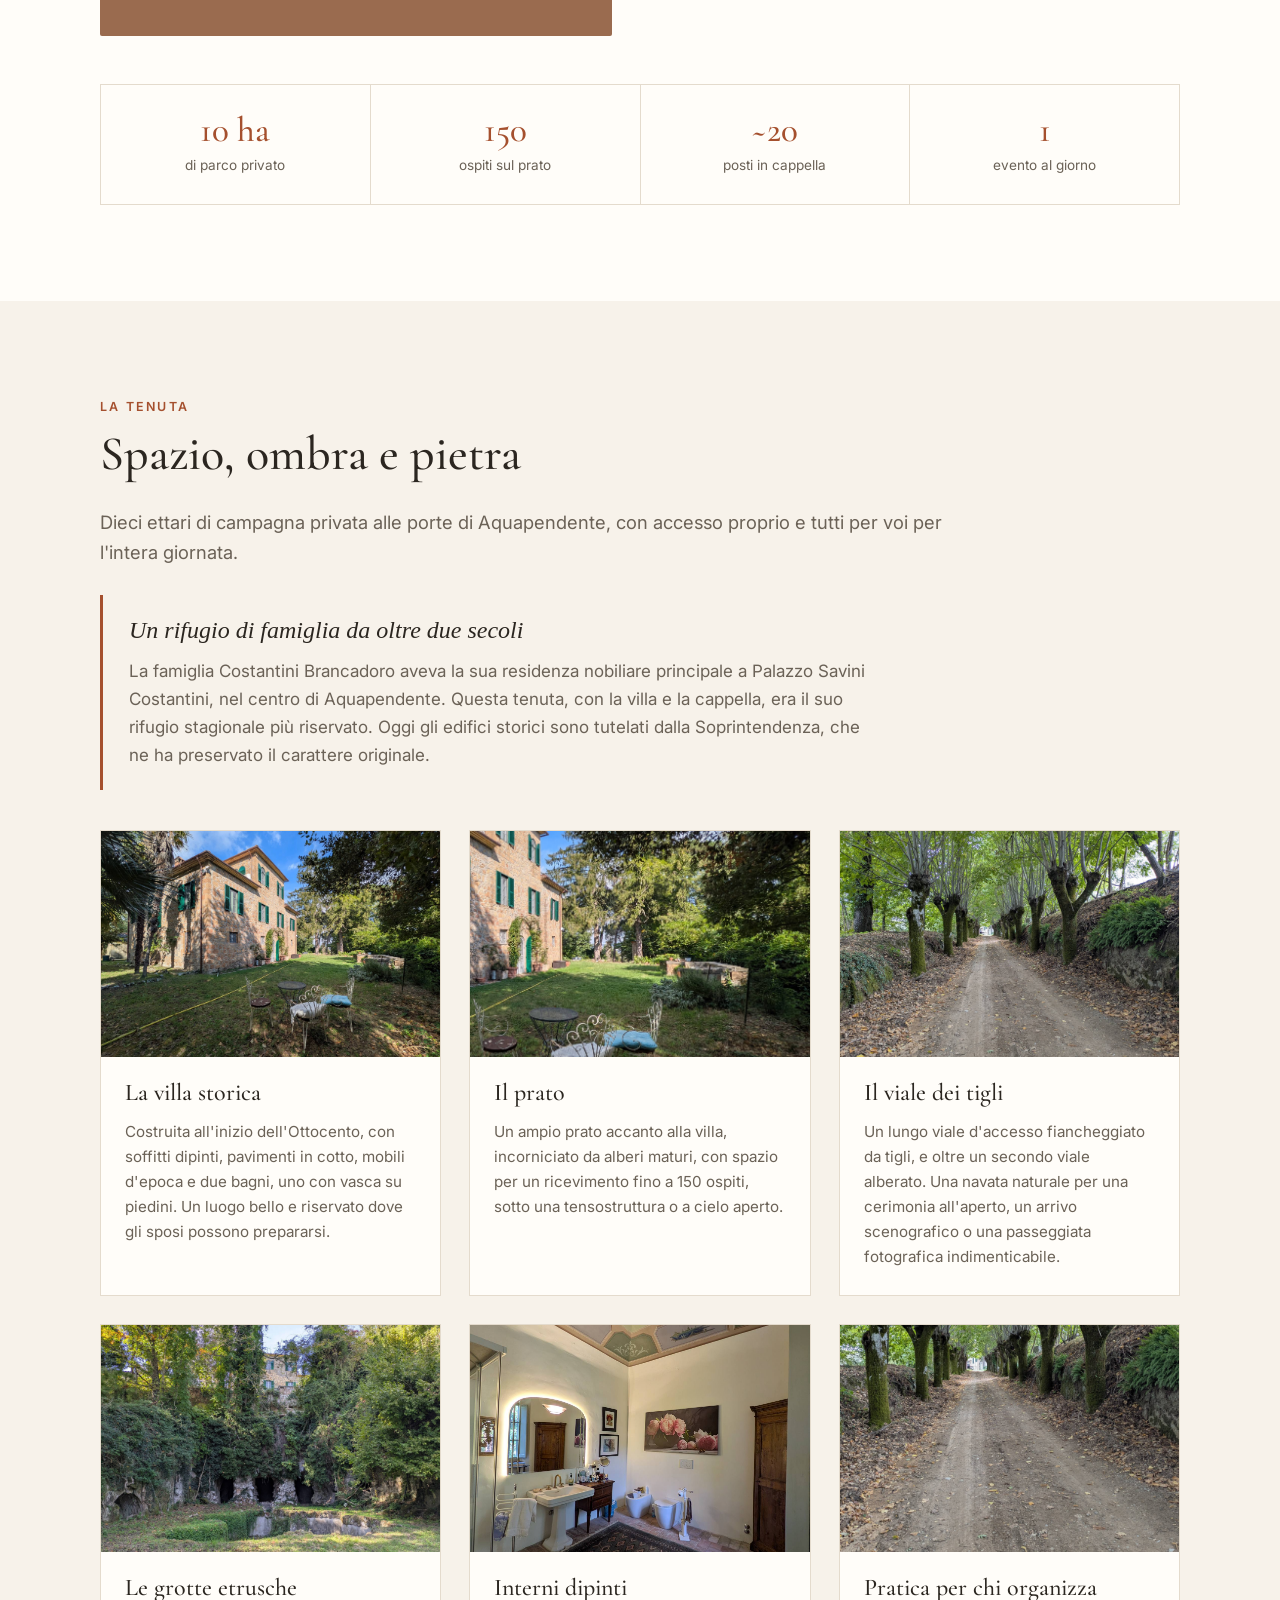
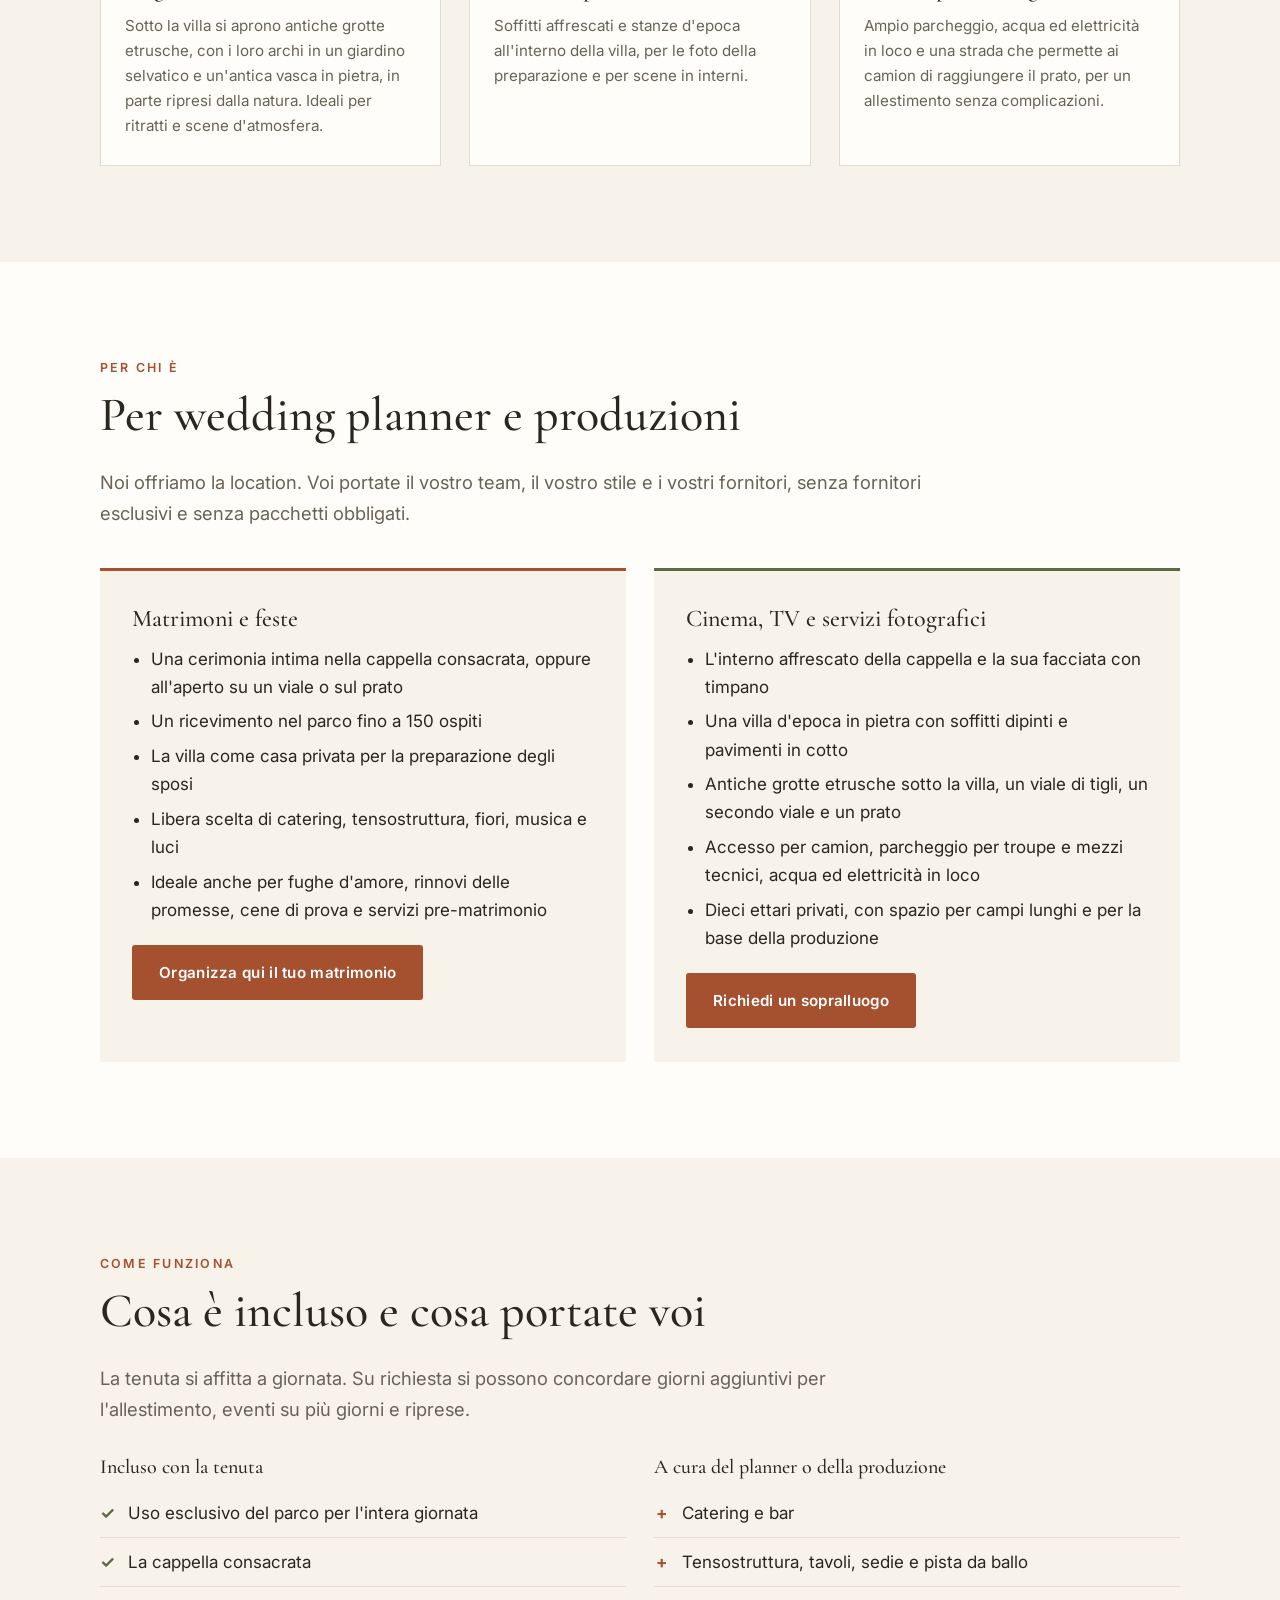
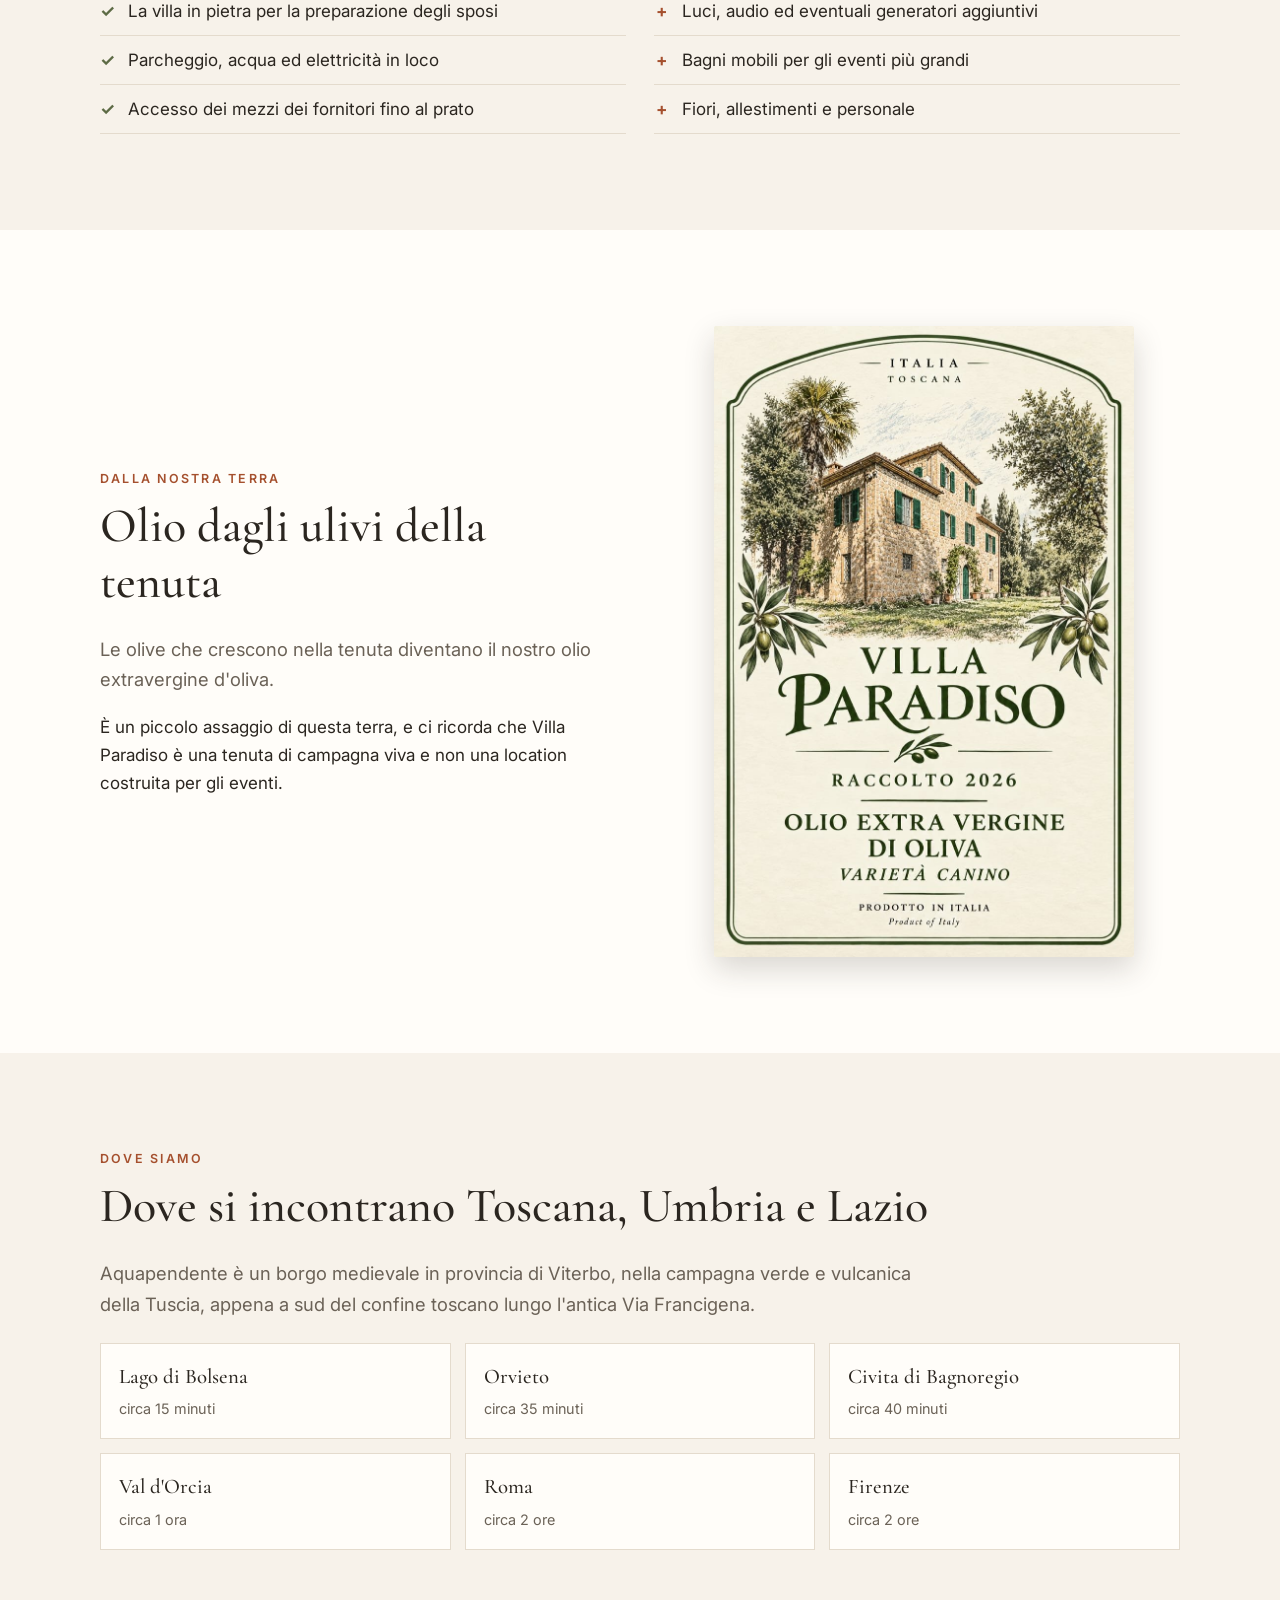
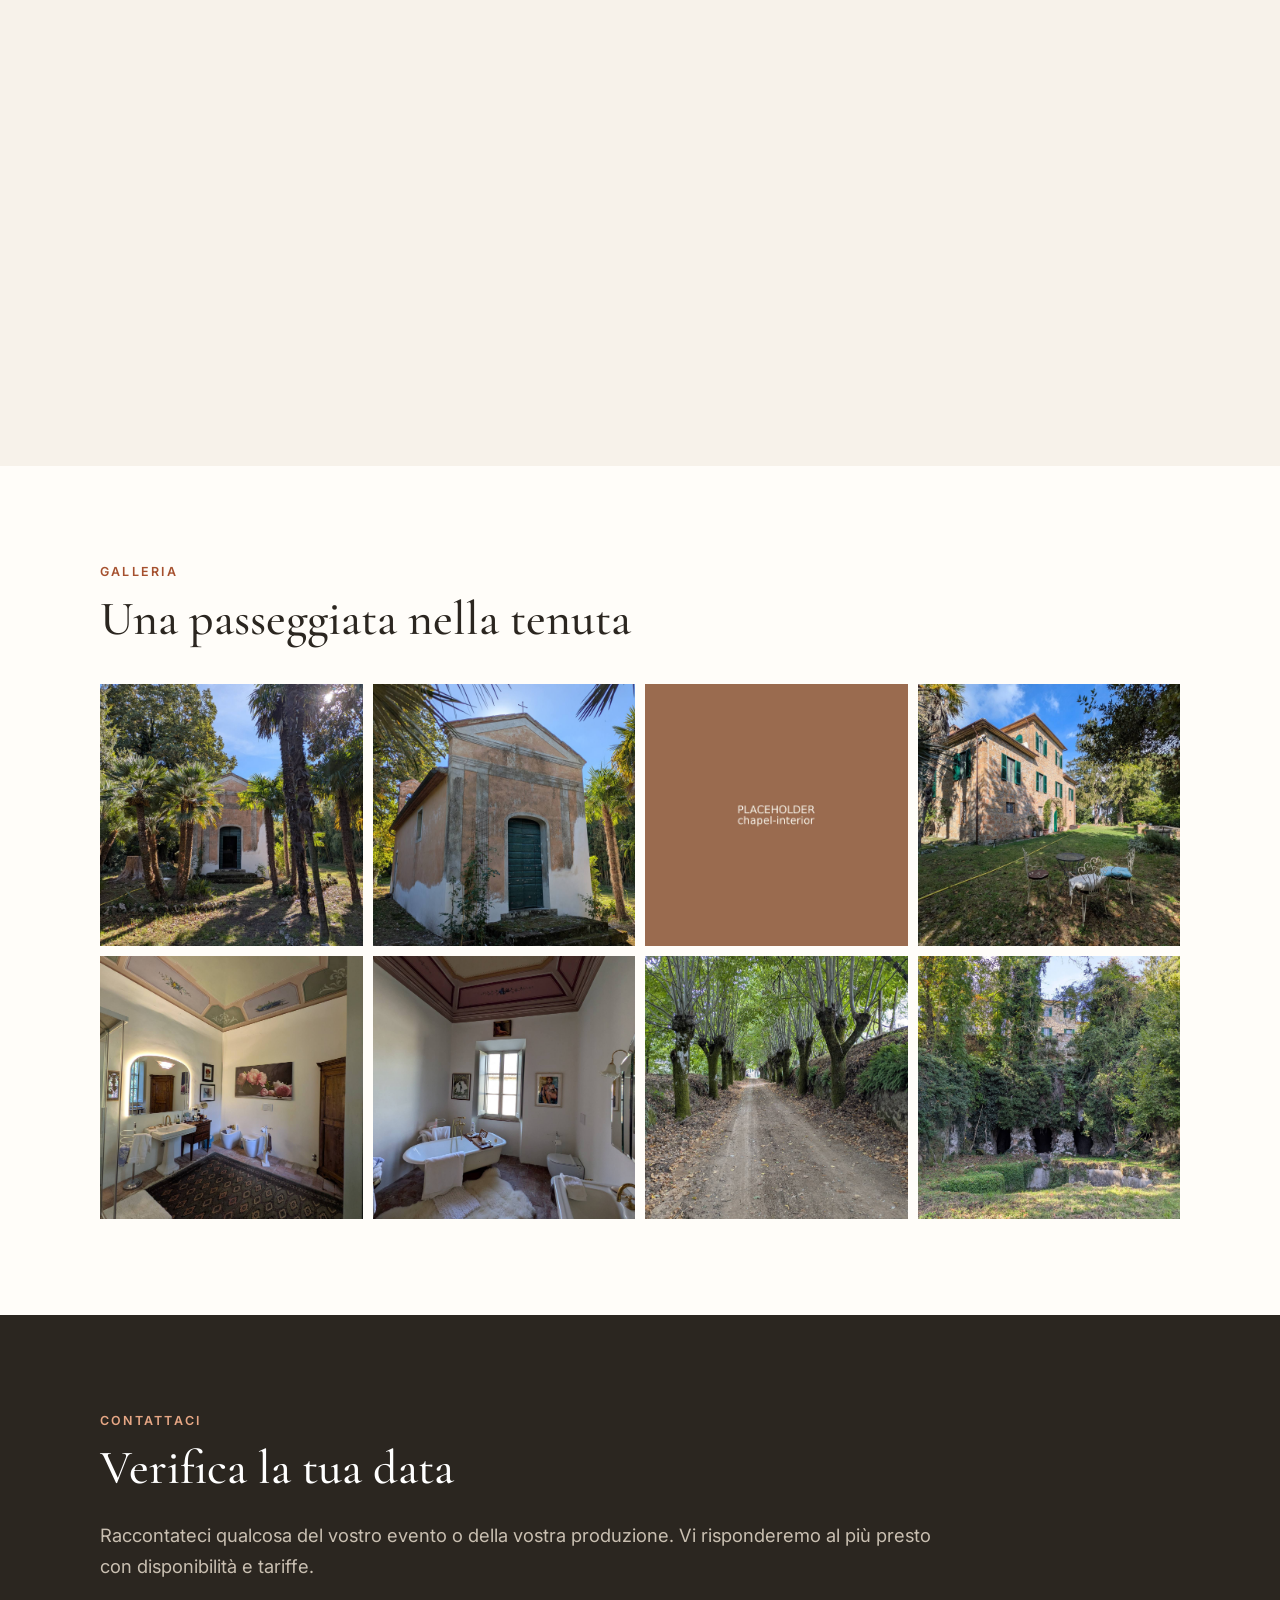
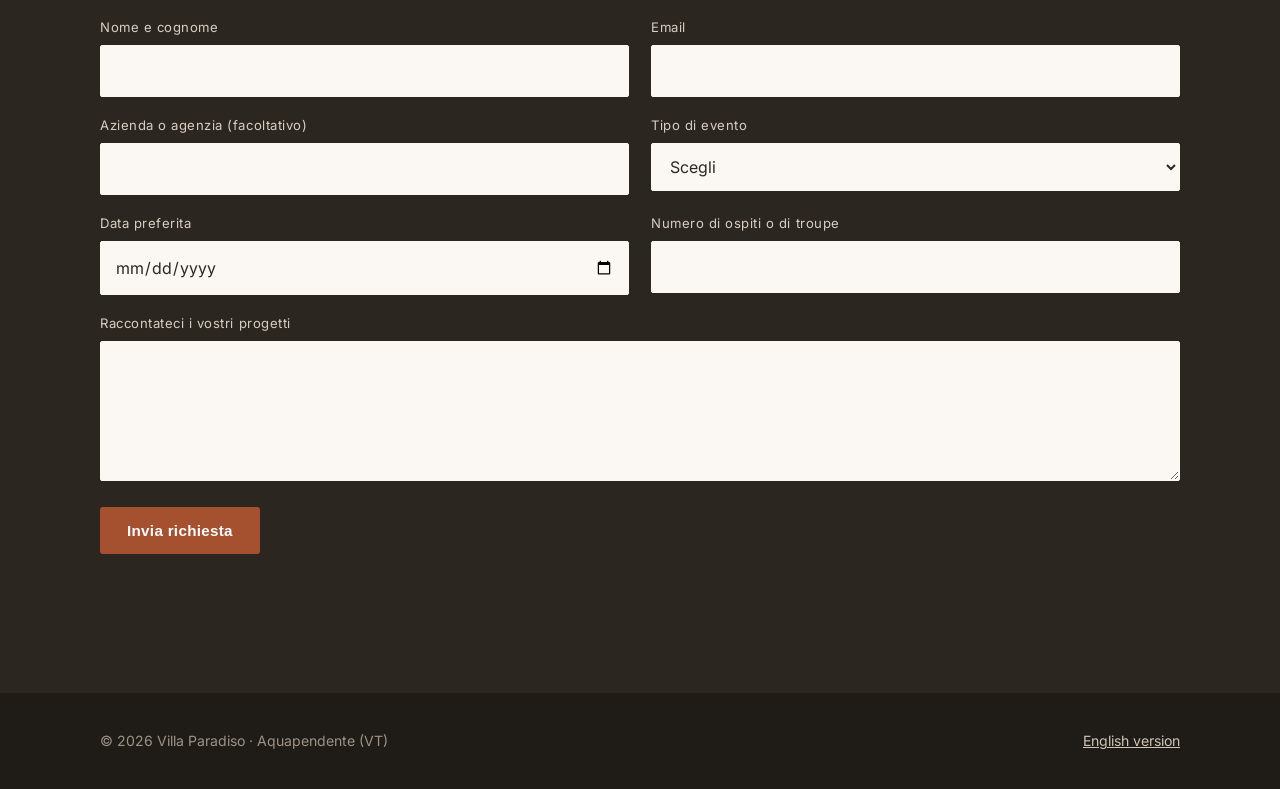
==== commit 92cf5e7a: "Add Costantini Brancadoro family history to the estate section Co-Authored-By: Claude Opus 5.5 (1M c" ====
--- a/it/index.html
+++ b/it/index.html
@@ -59,7 +59,7 @@
       <h2>Il vostro sì sotto una volta dipinta</h2>
       <p class="lead">Al cuore della tenuta si trova una piccola cappella consacrata, con la volta interamente affrescata e la porta che si apre su palme e alberi secolari.</p>
       <p>Accoglie una ventina di ospiti tra i più cari per una cerimonia intima, mentre tutti gli altri attendono sul prato. Essendo consacrata, vi si può celebrare un matrimonio religioso, previo accordo con il vostro sacerdote e con la diocesi.</p>
-      <p>La cappella e la villa accanto furono costruite più di due secoli fa, intorno al 1803, dalla famiglia Costantini Brancadoro, e ne conservano ancora oggi il carattere storico.</p>
+      <p>La cappella e la villa accanto furono costruite intorno al 1803 dalla famiglia Costantini Brancadoro.</p>
       <p>Poche location nel centro Italia offrono una cappella privata riservata solo a chi affitta la tenuta quel giorno.</p>
     </div>
   </div>
@@ -78,6 +78,10 @@
     <div class="eyebrow">La tenuta</div>
     <h2>Spazio, ombra e pietra</h2>
     <p class="lead">Dieci ettari di campagna privata alle porte di Aquapendente, con accesso proprio e tutti per voi per l'intera giornata.</p>
+    <div class="history">
+      <h3>Un rifugio di famiglia da oltre due secoli</h3>
+      <p>La famiglia Costantini Brancadoro aveva la sua residenza nobiliare principale a Palazzo Savini Costantini, nel centro di Aquapendente. Questa tenuta, con la villa e la cappella, era il suo rifugio stagionale più riservato. Oggi gli edifici storici sono tutelati dalla Soprintendenza, che ne ha preservato il carattere originale.</p>
+    </div>
     <div class="cards">
       <article class="card">
         <img src="../assets/img/villa.jpg" alt="Villa in pietra su tre piani con persiane verdi" loading="lazy">
--- a/assets/css/style.css
+++ b/assets/css/style.css
@@ -191,3 +191,7 @@
 .hero .wrap { width: 100%; padding-bottom: 7vh; }
 .hero h1 { font-size: clamp(2.3rem, 4.4vw, 3.6rem); max-width: 16em; }
 .hero p { font-size: 1.08rem; max-width: 34em; }
+
+.history { margin-top: 28px; padding: 22px 0 4px 26px; border-left: 3px solid var(--terracotta); max-width: 46em; }
+.history h3 { font-style: italic; }
+.history p { color: var(--muted); }
